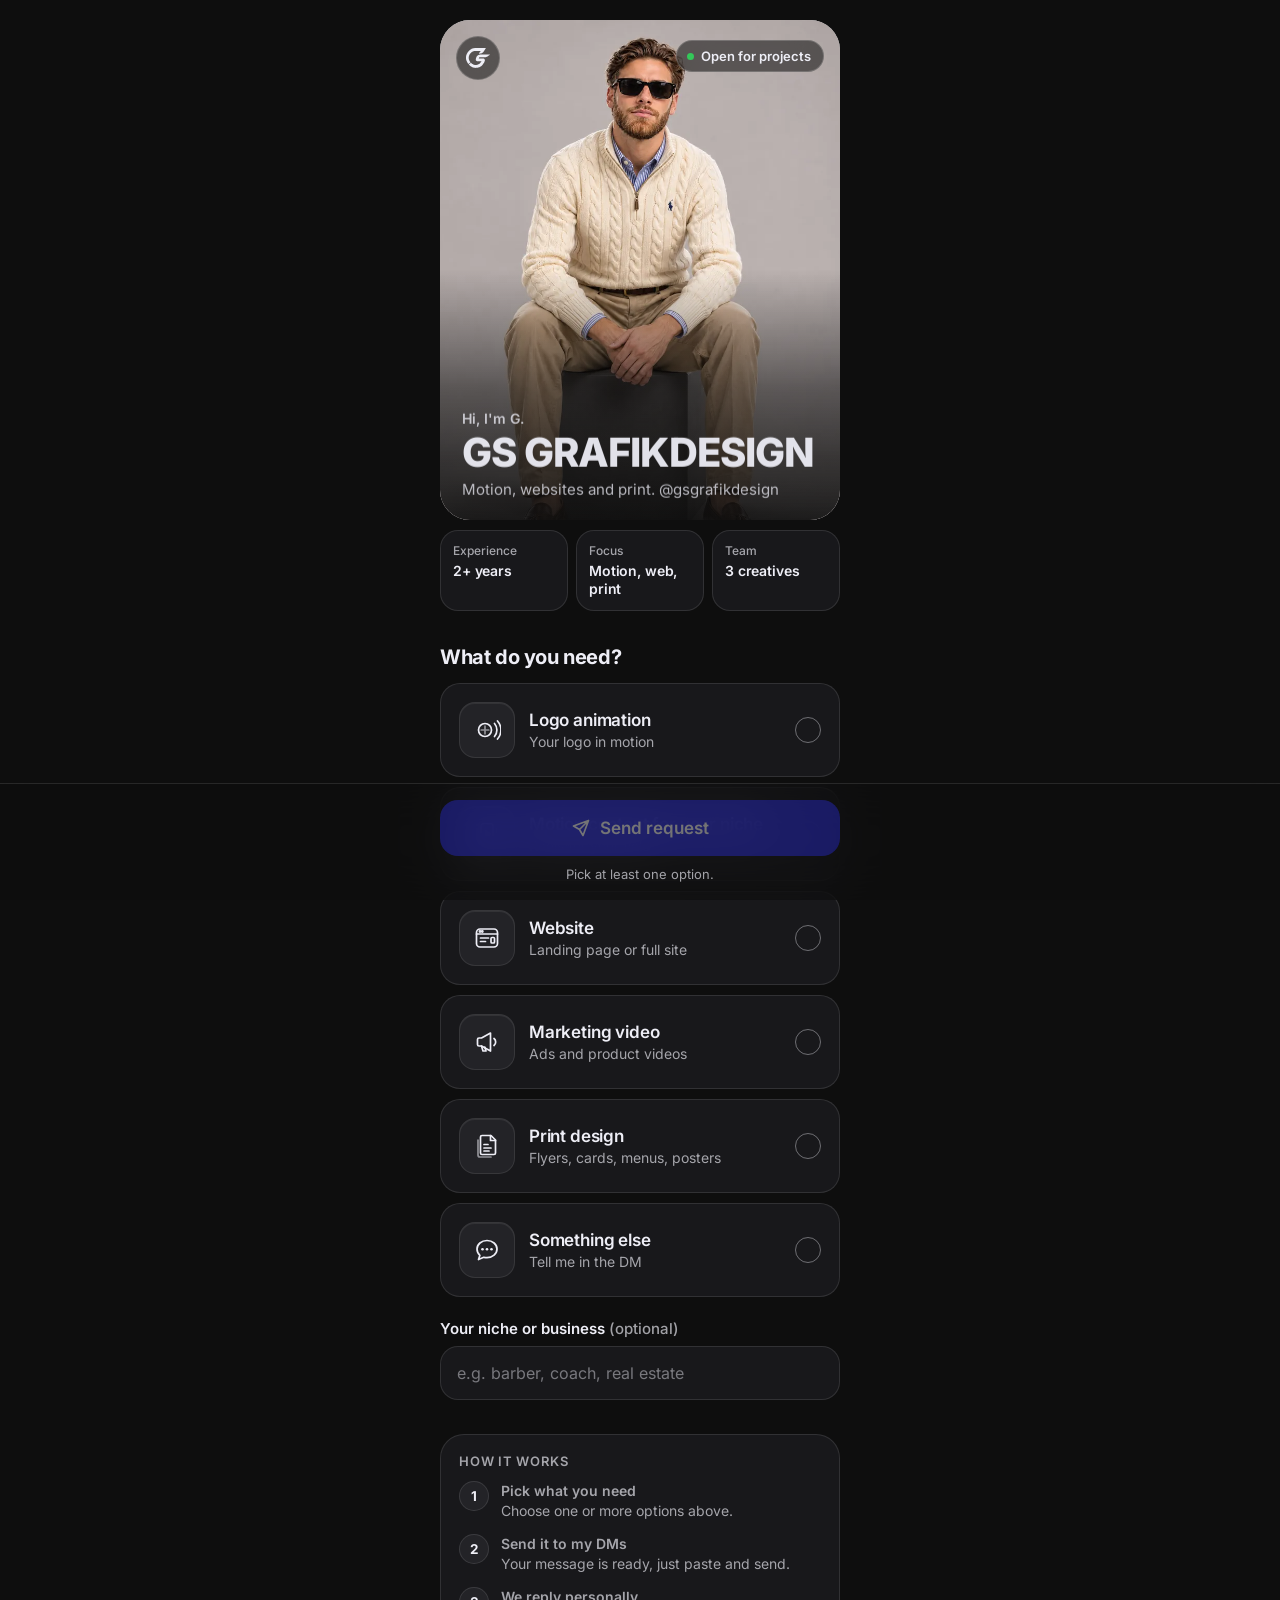
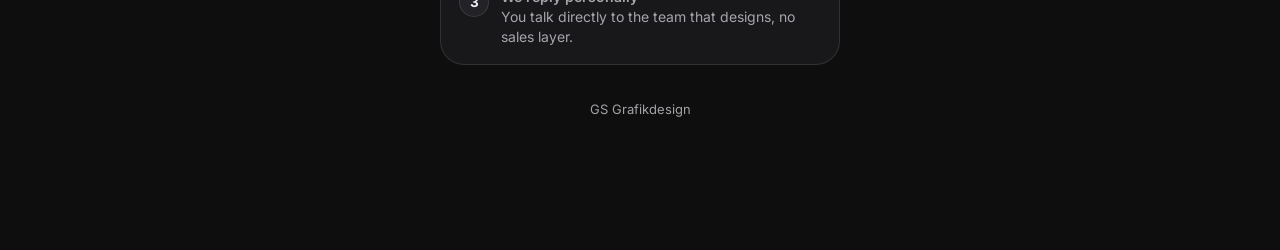
==== docs/index.html @ c347f6f4 "Link in bio: open Instagram chat in same tab so the app can take over Co-Authored-By: Claude Sonnet " ====
<!doctype html>
<html lang="en">
<head>
<meta charset="utf-8">
<meta name="viewport" content="width=device-width, initial-scale=1, viewport-fit=cover">
<meta name="theme-color" content="#0E0E0E">
<meta name="color-scheme" content="dark">
<title>GS Grafikdesign</title>
<meta name="description" content="Pick what you need and send it to GS Grafikdesign as an Instagram DM.">
<meta property="og:type" content="website">
<meta property="og:title" content="GS Grafikdesign">
<meta property="og:description" content="Pick what you need. Your request lands in my DMs.">
<style>
@font-face{font-family:"InterGS";src:url([data-uri]) format("woff2");font-weight:100 900;font-display:swap}
:root{--ink:#0E0E0E;--paper:#EEEEF6;--signal:#2B2FE0;--sub:rgba(238,238,246,.66);--hair:rgba(255,255,255,.11);--card:#18181B;
  --font:-apple-system,BlinkMacSystemFont,"SF Pro Text","SF Pro Display","InterGS","Helvetica Neue",Arial,sans-serif;--ease:cubic-bezier(.16,1,.3,1);
  --sb:env(safe-area-inset-bottom,0px);--st:env(safe-area-inset-top,0px)}
*,*::before,*::after{box-sizing:border-box}
html,body{margin:0;min-height:100%;background:var(--ink);color:var(--paper)}
body{font-family:var(--font);-webkit-font-smoothing:antialiased;-webkit-tap-highlight-color:transparent}
button{font:inherit;color:inherit;background:none;border:0;padding:0;cursor:pointer}
a{color:inherit;text-decoration:none}
:focus-visible{outline:2px solid var(--paper);outline-offset:3px;border-radius:14px}
.wrap{max-width:440px;margin:0 auto;min-height:100dvh;display:flex;flex-direction:column;padding:calc(var(--st) + 56px) 20px calc(var(--sb) + 120px)}
.top{text-align:center}
.av{width:88px;height:88px;margin:0 auto;border-radius:50%;background:var(--card);border:1px solid var(--hair);display:grid;place-items:center}
.av svg{width:50%;height:auto;color:var(--paper)}
h1{margin:18px 0 0;font-size:26px;font-weight:800;letter-spacing:-.025em;text-transform:uppercase;line-height:1.05}
.handle{margin-top:6px;color:var(--sub);font-size:15px}
h2{margin:44px 0 14px;font-size:20px;font-weight:700;letter-spacing:-.02em}
.list{display:flex;flex-direction:column;gap:10px}
.opt{display:grid;grid-template-columns:1fr 26px;align-items:center;gap:14px;width:100%;text-align:left;padding:18px 18px;border-radius:20px;background:var(--card);border:1px solid var(--hair);transition:transform .15s var(--ease),background-color .3s var(--ease),border-color .3s var(--ease)}
.opt:active{transform:scale(.98)}
.opt b{display:block;font-size:17px;font-weight:600;letter-spacing:-.01em}
.opt small{display:block;margin-top:3px;font-size:14px;color:var(--sub)}
.tick{width:26px;height:26px;border-radius:50%;border:1.6px solid rgba(238,238,246,.4);display:grid;place-items:center;transition:background-color .3s var(--ease),border-color .3s var(--ease)}
.tick svg{width:14px;height:14px;opacity:0;transition:opacity .15s}
.opt[aria-pressed=true]{background:#202024;border-color:rgba(238,238,246,.5)}
.opt[aria-pressed=true] .tick{background:var(--paper);border-color:var(--paper);color:var(--ink)}
.opt[aria-pressed=true] .tick svg{opacity:1}
.foot{margin-top:auto;padding-top:36px;text-align:center;font-size:13px;color:var(--sub)}
.bar{position:fixed;left:0;right:0;bottom:0;z-index:10;padding:16px 20px calc(var(--sb) + 16px);background:rgba(14,14,14,.6);-webkit-backdrop-filter:blur(24px) saturate(170%);backdrop-filter:blur(24px) saturate(170%);border-top:1px solid var(--hair)}
.bar .in{max-width:400px;margin:0 auto}
.btn{width:100%;height:56px;border-radius:18px;display:flex;align-items:center;justify-content:center;gap:9px;font-size:17px;font-weight:600;background:var(--signal);color:#fff;transition:transform .15s var(--ease),opacity .3s var(--ease)}
.btn:active{transform:scale(.98)}
.btn svg{width:20px;height:20px}
.btn[aria-disabled=true]{opacity:.4}
.hint{margin:10px 0 0;text-align:center;font-size:13px;color:var(--sub);min-height:18px}
/* sheet */
.scrim{position:fixed;inset:0;z-index:20;background:rgba(0,0,0,.55);opacity:0;pointer-events:none;transition:opacity .4s var(--ease)}
.scrim.on{opacity:1;pointer-events:auto}
.sheet{position:fixed;left:0;right:0;bottom:0;z-index:30;max-width:480px;margin:0 auto;padding:10px 20px calc(var(--sb) + 22px);border-radius:28px 28px 0 0;background:rgba(30,30,33,.9);-webkit-backdrop-filter:blur(30px) saturate(170%);backdrop-filter:blur(30px) saturate(170%);border:1px solid rgba(255,255,255,.12);border-bottom:0;transform:translateY(105%);visibility:hidden;transition:transform .5s var(--ease),visibility 0s .5s;text-align:center}
.sheet.on{transform:translateY(var(--drag,0px));visibility:visible;transition:transform .5s var(--ease)}
.sheet.dragging{transition:none}
.grab{padding:4px 0 10px;touch-action:none;cursor:grab}.grab i{display:block;width:38px;height:5px;border-radius:3px;background:rgba(238,238,246,.32);margin:0 auto}
.ok{width:64px;height:64px;margin:6px auto 0;border-radius:50%;background:rgba(255,255,255,.08);border:1px solid var(--hair);display:grid;place-items:center}
.ok svg{width:30px;height:30px}
.sheet h3{margin:16px 0 6px;font-size:24px;font-weight:800;letter-spacing:-.025em;text-transform:uppercase}
.sheet p{margin:0 auto;max-width:30ch;color:var(--sub);font-size:15.5px;line-height:1.45}
.msg{margin:18px 0 0;padding:14px 16px;border-radius:16px;background:rgba(255,255,255,.06);border:1px solid var(--hair);text-align:left;font-size:15px;line-height:1.45}
.sheet .btn{margin-top:18px}
.ghost{margin-top:10px;width:100%;height:48px;border-radius:16px;font-size:15.5px;font-weight:600;color:var(--sub)}
.sr{position:absolute;width:1px;height:1px;overflow:hidden;clip:rect(0 0 0 0)}
.hero{position:relative;margin:0 0 0;border-radius:30px;overflow:hidden;background:#cfcfd4;aspect-ratio:4/5}
.hero img{width:100%;height:100%;object-fit:cover;display:block}
.hero::after{content:"";position:absolute;inset:0;background:linear-gradient(to top,rgba(14,14,14,.92) 0%,rgba(14,14,14,.55) 26%,rgba(14,14,14,0) 50%)}
.hero .cap{position:absolute;left:22px;right:22px;bottom:20px;z-index:1}
.hero .k{font-size:14px;font-weight:600;color:rgba(238,238,246,.82)}
.hero h1{margin:6px 0 0;font-size:clamp(30px,9vw,40px);line-height:.98}
.hero .handle{margin-top:8px;color:rgba(238,238,246,.8)}
.badge{position:absolute;top:16px;left:16px;z-index:1;width:44px;height:44px;border-radius:50%;display:grid;place-items:center;background:rgba(14,14,14,.55);-webkit-backdrop-filter:blur(16px);backdrop-filter:blur(16px);border:1px solid rgba(255,255,255,.18)}
.badge svg{width:24px;height:auto;color:var(--paper)}
.pill{position:absolute;top:20px;right:16px;z-index:1;display:inline-flex;align-items:center;gap:7px;padding:7px 12px 7px 10px;border-radius:999px;font-size:13px;font-weight:600;background:rgba(14,14,14,.55);-webkit-backdrop-filter:blur(16px);backdrop-filter:blur(16px);border:1px solid rgba(255,255,255,.18)}
.pill i{width:7px;height:7px;border-radius:50%;background:#34C759}
.opt{grid-template-columns:56px 1fr 26px!important}
.th{width:56px;height:56px;border-radius:14px;object-fit:cover;display:block;background:#222}
.th.mk{display:grid;place-items:center;background:#202024;border:1px solid var(--hair)}.th.mk svg{width:28px;height:auto;color:var(--paper)}
.th.mk svg[viewBox="0 0 24 24"]{width:26px;height:26px}
.niche{margin-top:22px}.niche label{display:block;font-size:15px;font-weight:600;margin:0 0 8px}.niche label span{color:var(--sub);font-weight:500}
.field{width:100%;height:54px;border-radius:18px;padding:0 16px;background:var(--card);border:1px solid var(--hair);color:var(--paper);font:inherit;font-size:16px;outline:none;transition:border-color .3s var(--ease)}
.field:focus{border-color:rgba(238,238,246,.55)}
.field::placeholder{color:rgba(238,238,246,.45)}
.wrap{padding-top:calc(var(--st) + 20px)!important}
h2{margin-top:34px!important}
.duo{display:grid;grid-template-columns:1fr 1fr;gap:10px;margin-top:24px}
.duo img{width:100%;height:auto;aspect-ratio:4/5;object-fit:cover;border-radius:22px;display:block;background:#cfcfd4}
.ico{width:56px;height:56px;border-radius:16px;display:grid;place-items:center;background:#232327;border:1px solid rgba(255,255,255,.09);box-shadow:inset 0 1px 0 rgba(255,255,255,.07);color:var(--paper);transition:background-color .3s var(--ease),color .3s var(--ease)}
.ico svg{width:28px;height:28px}
.opt[aria-pressed=true] .ico{background:var(--paper);color:var(--ink)}
.card{margin-top:34px;border-radius:24px;background:var(--card);border:1px solid var(--hair);overflow:hidden}
.card h2{margin:0!important;padding:18px 18px 6px;font-size:13px;font-weight:600;letter-spacing:.06em;text-transform:uppercase;color:var(--sub)}
.kv{display:grid;grid-template-columns:auto 1fr;gap:16px;align-items:baseline;padding:14px 18px;position:relative;margin:0}
.kv+.kv::before{content:"";position:absolute;top:0;left:18px;right:0;height:1px;background:var(--hair)}
.kv dt{font-size:15px;color:var(--sub)}
.kv dd{margin:0;text-align:right;font-size:15px;font-weight:600}
.steps{list-style:none;margin:0;padding:6px 18px 18px;display:grid;gap:14px;counter-reset:s}
.steps li{display:grid;grid-template-columns:30px 1fr;gap:12px;align-items:start;font-size:15px;line-height:1.4;counter-increment:s}
.steps li::before{content:counter(s);width:30px;height:30px;border-radius:50%;display:grid;place-items:center;background:#232327;border:1px solid var(--hair);font-size:13.5px;font-weight:700}
.steps b{display:block;font-weight:600}.steps span{color:var(--sub);font-size:14px}
.card.pf{margin-top:14px}
.hero{transform:translateZ(0)}
.hero img{transform:translateY(var(--py,0px)) scale(var(--hs,1));transform-origin:50% 30%;will-change:transform}
.hero .cap{transform:translateY(var(--cy,0px));opacity:var(--co,1)}
.js [data-r]{opacity:0;transform:translateY(18px);transition:opacity .7s var(--ease) var(--d,0ms),transform .9s var(--ease) var(--d,0ms)}
.js [data-r].in{opacity:1;transform:none}
.js .opt[data-r].in:active{transform:scale(.98);transition-duration:.15s;transition-delay:0s}
.js .hero{animation:heroIn 1.1s var(--ease) both}
.js .hero .cap>*{animation:capIn .9s var(--ease) both}
.js .hero .cap>*:nth-child(2){animation-delay:.08s}.js .hero .cap>*:nth-child(3){animation-delay:.16s}
.js .badge,.js .pill{animation:capIn .8s .25s var(--ease) both}
@keyframes heroIn{from{opacity:0;transform:translateY(14px)}to{opacity:1;transform:none}}
@keyframes capIn{from{opacity:0;transform:translateY(12px)}to{opacity:1;transform:none}}
.pill i{animation:breathe 2.4s ease-in-out infinite}
@keyframes breathe{50%{opacity:.35}}
.opt[aria-pressed=true] .ico svg{animation:pop .4s var(--ease)}
@keyframes pop{0%{transform:scale(.86)}100%{transform:scale(1)}}
.btn svg{transition:transform .4s var(--ease)}
.btn[aria-disabled=false] svg{transform:translateX(2px) rotate(-8deg)}
.bar{transform:translateY(var(--by,0px));transition:transform .5s var(--ease)}
.facts{display:grid;grid-template-columns:repeat(3,1fr);gap:8px;margin-top:10px}
.fact{padding:12px 12px 13px;border-radius:18px;background:var(--card);border:1px solid var(--hair);display:flex;flex-direction:column;gap:4px;min-width:0}
.fact span{font-size:12px;color:var(--sub);font-weight:500}
.fact b{font-size:14px;font-weight:600;line-height:1.25;letter-spacing:-.01em}
@media (prefers-reduced-motion:reduce){.js [data-r]{opacity:1!important;transform:none!important}.hero img,.hero .cap{transform:none!important;opacity:1!important}*,*::before,*::after{transition-duration:.01ms!important;animation-duration:.01ms!important}}
</style>
</head>
<body>
<svg width="0" height="0" style="position:absolute" aria-hidden="true">
  <symbol id="gs" viewBox="496 558 1299 1072"><path fill="currentColor" d="M626.1 1414.9C627.3 1414.3 628.9 1413.2 629.8 1412.5C630.7 1411.7 633.5 1409.5 635.8 1407.6C638.2 1405.6 640.5 1404.0 641.0 1404.0C641.4 1404.0 644.5 1401.9 647.8 1399.2C651.2 1396.6 655.4 1393.5 657.2 1392.2C659.0 1390.9 663.0 1388.1 666.0 1386.0C669.0 1383.8 673.0 1381.0 674.8 1379.8C676.7 1378.5 679.0 1376.6 680.1 1375.5C681.2 1374.4 683.4 1372.8 684.9 1372.0C689.8 1369.4 696.0 1365.0 696.0 1364.2C696.0 1363.7 697.5 1362.6 699.2 1361.7C701.0 1360.7 704.3 1358.6 706.5 1356.9C710.3 1354.1 712.7 1352.3 721.0 1346.5C728.4 1341.2 729.4 1340.4 731.9 1338.4C733.3 1337.2 735.5 1335.8 736.8 1335.1C740.0 1333.4 739.8 1328.1 736.2 1324.0C727.1 1313.2 718.8 1302.4 717.0 1299.0C716.3 1297.6 715.4 1296.3 715.0 1296.0C714.3 1295.5 710.1 1289.4 706.5 1283.5C705.4 1281.8 703.6 1279.0 702.6 1277.4C701.5 1275.8 699.6 1272.9 698.3 1270.9C697.1 1269.0 696.0 1267.0 696.0 1266.6C696.0 1266.2 694.9 1264.4 693.6 1262.7C692.3 1260.9 690.5 1257.9 689.6 1256.0C688.8 1254.1 687.6 1251.8 687.1 1251.0C684.3 1246.5 671.8 1219.4 669.5 1213.0C668.1 1208.9 666.5 1205.1 666.1 1204.5C665.6 1204.0 664.5 1201.0 663.5 1198.0C662.5 1195.0 661.1 1191.6 660.4 1190.5C659.7 1189.4 658.8 1186.0 658.4 1183.0C658.0 1180.0 656.6 1175.2 655.3 1172.5C654.1 1169.8 653.0 1166.1 653.0 1164.5C653.0 1162.8 652.1 1158.3 651.0 1154.5C645.5 1135.7 642.0 1071.1 645.4 1051.5C646.2 1047.1 647.1 1038.3 647.5 1032.0C647.9 1025.1 649.0 1018.5 650.0 1015.5C651.0 1012.8 652.2 1008.0 652.5 1005.0C652.9 1002.0 654.2 996.6 655.5 993.0C656.7 989.4 658.0 984.7 658.4 982.5C658.8 980.3 659.8 977.5 660.6 976.3C661.3 975.1 662.4 972.0 663.0 969.3C664.1 964.6 664.7 962.9 670.9 949.8C672.6 946.1 674.0 942.3 674.0 941.3C674.0 940.3 675.4 937.5 677.0 935.0C678.6 932.5 680.0 929.8 680.0 928.9C680.0 928.1 681.1 925.9 682.5 924.0C683.9 922.1 685.0 920.2 685.0 919.8C685.0 919.3 687.5 914.8 690.5 909.7C693.5 904.7 696.0 900.0 696.0 899.4C696.0 898.8 697.1 897.3 698.5 896.0C699.9 894.7 701.0 893.1 701.0 892.5C701.0 891.8 702.4 889.6 704.0 887.5C705.6 885.4 707.0 883.2 707.0 882.6C707.0 882.1 707.9 880.7 709.1 879.5C710.2 878.4 712.6 875.0 714.5 872.0C716.4 869.0 718.6 865.6 719.4 864.5C723.4 859.3 731.3 848.3 732.3 846.5C732.8 845.4 734.5 843.3 735.9 841.9C737.3 840.5 740.1 837.1 742.0 834.4C743.9 831.7 747.7 826.8 750.4 823.5C757.0 815.3 790.6 782.0 795.5 778.7C797.7 777.2 801.5 774.4 804.0 772.5C806.5 770.6 809.9 768.3 811.5 767.4C813.1 766.5 815.4 765.0 816.5 764.0C818.8 761.9 830.8 755.4 842.5 749.8C846.9 747.7 852.6 744.8 855.3 743.5C857.9 742.1 860.8 741.0 861.7 741.0C862.7 741.0 865.7 739.9 868.5 738.6C874.4 735.8 892.0 730.0 894.7 730.0C895.7 730.0 900.3 728.6 905.0 727.0C909.7 725.4 915.1 724.0 917.0 724.0C918.9 724.0 923.2 723.1 926.6 722.1C929.9 721.0 936.0 719.9 940.1 719.5C944.2 719.2 953.6 717.8 961.0 716.5C976.1 713.8 1008.2 711.3 1047.5 709.9C1061.8 709.4 1123.2 709.1 1184.0 709.2C1307.7 709.5 1298.0 708.8 1291.8 716.9C1290.0 719.2 1287.5 722.6 1286.3 724.3C1285.1 726.1 1283.3 728.4 1282.3 729.5C1281.3 730.6 1278.5 734.2 1276.0 737.5C1273.6 740.8 1271.1 744.0 1270.5 744.7C1270.0 745.3 1267.0 749.1 1264.0 753.0C1261.0 756.9 1255.9 763.3 1252.8 767.2C1249.6 771.1 1247.0 774.7 1247.0 775.2C1247.0 775.7 1245.4 777.6 1243.5 779.6C1241.5 781.5 1239.0 784.6 1237.7 786.4C1233.4 793.0 1223.8 805.0 1223.0 805.0C1222.5 805.0 1221.8 805.9 1221.5 807.0C1221.2 808.1 1218.4 812.0 1215.4 815.6C1212.4 819.3 1210.0 822.5 1210.0 822.9C1210.0 823.2 1207.7 825.8 1205.0 828.7C1202.2 831.6 1200.0 834.3 1200.0 834.7C1200.0 835.6 1189.4 849.3 1186.1 852.6C1184.9 853.8 1184.0 855.4 1184.0 856.2C1184.0 859.8 1185.8 860.0 1214.0 860.0C1244.7 860.0 1269.9 858.6 1280.5 856.3C1284.3 855.5 1289.8 854.3 1292.5 853.8C1295.2 853.3 1300.7 851.9 1304.5 850.9C1308.3 849.8 1313.3 848.4 1315.5 847.9C1317.7 847.3 1322.0 845.8 1325.0 844.6C1328.0 843.3 1334.3 840.8 1339.0 839.0C1343.7 837.2 1348.4 834.9 1349.5 834.0C1350.6 833.1 1353.4 831.7 1355.8 831.0C1358.1 830.3 1360.0 829.4 1360.0 829.0C1360.0 828.6 1362.0 827.5 1364.4 826.6C1366.8 825.7 1369.6 824.0 1370.5 823.0C1371.5 821.9 1372.7 821.0 1373.2 821.0C1373.7 821.0 1377.1 818.9 1380.8 816.3C1393.8 807.3 1400.5 802.5 1402.1 801.0C1403.0 800.2 1405.2 798.4 1407.0 797.0C1410.9 794.1 1433.3 771.6 1437.0 766.9C1438.4 765.1 1440.6 762.3 1442.0 760.6C1447.3 754.0 1450.7 749.4 1451.9 747.2C1452.6 745.9 1453.8 744.1 1454.7 743.2C1456.5 741.1 1465.1 727.6 1467.4 723.2C1468.3 721.4 1469.4 720.0 1469.9 720.0C1470.4 720.0 1471.3 718.6 1471.9 716.9C1472.5 715.2 1474.1 712.5 1475.5 710.8C1476.9 709.2 1478.0 707.3 1478.0 706.6C1478.0 705.9 1479.1 704.3 1480.5 703.0C1481.9 701.7 1483.0 700.3 1483.0 699.8C1483.0 699.4 1484.3 697.1 1486.0 694.8C1487.7 692.6 1489.0 690.1 1489.0 689.5C1489.0 688.8 1489.7 687.7 1490.6 686.9C1491.4 686.2 1493.0 684.0 1494.1 682.1C1496.2 678.2 1497.9 675.6 1508.2 660.2C1512.0 654.6 1515.0 649.7 1515.0 649.2C1515.0 648.7 1516.0 647.0 1517.2 645.4C1519.4 642.7 1521.7 639.2 1526.0 632.0C1527.1 630.1 1529.6 626.5 1531.5 624.0C1533.4 621.5 1535.6 618.0 1536.5 616.2C1537.3 614.3 1539.1 611.5 1540.5 609.8C1541.9 608.2 1543.0 606.4 1543.0 605.8C1543.0 605.3 1543.9 603.6 1545.1 602.2C1546.2 600.7 1549.0 596.6 1551.3 593.1C1553.6 589.6 1556.7 584.9 1558.2 582.6C1559.7 580.4 1562.1 576.5 1563.5 574.0C1564.9 571.5 1567.3 567.5 1568.7 565.1C1571.2 560.9 1571.2 560.7 1569.5 559.4C1567.9 558.2 1521.2 558.0 1287.1 558.0C1008.3 558.0 966.8 558.5 944.7 561.5C938.5 562.3 927.6 563.4 920.5 563.9C913.4 564.4 903.7 565.8 899.0 566.9C894.3 568.1 889.4 569.0 888.1 569.0C885.8 569.0 874.8 571.8 854.5 577.6C849.5 579.0 843.4 581.3 840.9 582.6C838.3 583.9 835.4 585.0 834.3 585.0C833.3 585.0 830.5 586.1 828.0 587.4C825.5 588.7 821.8 590.3 819.8 590.9C817.8 591.6 815.6 592.7 815.0 593.5C814.4 594.2 812.4 595.2 810.7 595.6C809.0 595.9 806.0 597.2 804.0 598.4C798.3 601.9 794.8 603.8 790.0 606.1C787.5 607.3 784.4 609.1 783.0 610.0C781.6 610.9 778.5 613.0 776.0 614.5C773.5 616.1 769.6 618.6 767.3 620.2C765.0 621.7 762.7 623.0 762.2 623.0C761.6 623.0 759.9 624.0 758.3 625.2C756.8 626.5 754.6 628.1 753.5 628.8C747.2 632.7 745.4 634.0 744.1 635.2C743.3 635.9 739.4 638.6 735.6 641.2C731.7 643.9 726.5 647.6 724.0 649.4C721.5 651.3 717.0 654.6 714.0 656.7C711.0 658.8 707.0 662.0 705.2 663.7C703.5 665.5 699.6 668.7 696.7 670.8C693.9 673.0 690.4 675.8 689.0 677.2C687.6 678.5 682.9 682.8 678.5 686.6C663.0 699.9 639.5 724.7 624.1 744.0C621.6 747.0 618.9 750.4 617.9 751.5C613.3 756.6 612.2 757.9 608.2 763.1C605.9 766.2 604.0 769.0 604.0 769.5C604.0 769.9 602.8 771.7 601.2 773.5C597.4 778.2 595.1 781.4 590.5 788.6C588.3 792.0 583.5 799.3 579.8 804.8C576.0 810.2 573.0 815.2 573.0 815.8C573.0 816.4 571.9 818.1 570.6 819.7C569.3 821.2 567.5 824.1 566.6 826.0C565.6 827.9 563.6 831.8 562.0 834.5C556.0 844.8 553.5 849.4 550.1 857.0C549.5 858.4 547.0 863.1 544.5 867.5C542.1 871.9 540.1 876.0 540.1 876.7C540.0 877.4 538.9 879.6 537.5 881.6C536.1 883.6 535.0 885.9 535.0 886.6C535.0 887.3 533.9 889.6 532.5 891.6C531.1 893.6 530.0 896.3 530.0 897.5C530.0 898.7 528.9 901.8 527.6 904.3C526.2 906.8 524.8 910.5 524.4 912.5C524.1 914.4 523.0 917.0 522.0 918.3C521.1 919.5 519.8 922.9 519.1 925.8C518.5 928.7 517.2 932.7 516.1 934.8C515.1 936.8 514.0 940.3 513.7 942.6C513.3 944.8 512.2 948.7 511.1 951.1C510.1 953.5 508.9 957.5 508.5 960.0C508.2 962.5 507.0 967.2 506.0 970.5C505.0 973.8 503.6 980.5 503.0 985.5C502.3 990.5 501.0 998.1 499.9 1002.5C497.3 1013.7 495.5 1050.9 495.6 1088.0C495.8 1127.4 497.2 1148.6 500.3 1161.0C501.7 1166.2 503.0 1172.8 503.4 1175.5C503.7 1178.3 504.8 1182.8 505.9 1185.6C506.9 1188.4 508.0 1192.5 508.4 1194.6C508.8 1196.7 509.9 1200.5 510.9 1203.0C513.3 1208.6 517.6 1221.8 519.4 1228.6C520.1 1231.4 521.4 1234.8 522.3 1236.1C523.2 1237.4 524.0 1239.1 524.0 1240.0C524.0 1240.9 524.9 1243.3 526.0 1245.5C527.1 1247.6 528.5 1250.9 529.1 1252.9C529.7 1254.9 531.3 1258.3 532.6 1260.6C533.9 1262.8 535.0 1265.2 535.0 1265.9C535.0 1266.6 536.3 1269.9 537.9 1273.3C539.4 1276.7 541.2 1280.6 541.8 1282.0C542.5 1283.4 543.4 1285.2 544.0 1286.0C544.5 1286.8 545.6 1289.1 546.5 1291.0C547.3 1292.9 548.7 1295.6 549.5 1297.0C550.3 1298.4 551.7 1301.1 552.6 1303.0C554.4 1306.7 557.2 1312.1 562.2 1321.0C563.9 1324.0 566.3 1328.5 567.6 1331.0C569.0 1333.5 571.2 1337.3 572.5 1339.5C573.8 1341.7 576.1 1345.8 577.5 1348.5C580.9 1355.1 584.2 1360.4 586.3 1362.8C587.2 1363.8 588.0 1365.1 588.0 1365.7C588.0 1366.6 593.6 1375.5 603.6 1390.3C605.7 1393.6 608.6 1397.9 610.0 1400.0C615.6 1408.4 616.5 1409.6 619.4 1412.8C622.7 1416.3 623.2 1416.5 626.1 1414.9Z"/><path fill="currentColor" d="M1054.5 1627.9C1060.0 1627.4 1069.5 1626.3 1075.5 1625.5C1081.5 1624.7 1089.0 1624.1 1092.0 1624.0C1095.0 1624.0 1101.1 1623.1 1105.5 1622.1C1109.9 1621.0 1117.6 1619.7 1122.6 1619.1C1127.7 1618.5 1133.7 1617.3 1136.1 1616.5C1138.4 1615.6 1143.5 1614.5 1147.4 1613.9C1151.3 1613.3 1156.6 1612.0 1159.1 1611.0C1161.6 1610.0 1165.8 1608.9 1168.6 1608.5C1171.3 1608.1 1175.1 1606.9 1177.2 1605.9C1179.2 1604.9 1182.8 1603.8 1185.2 1603.4C1187.5 1603.0 1192.3 1601.4 1195.7 1599.9C1199.1 1598.3 1202.6 1597.0 1203.5 1597.0C1204.4 1597.0 1206.7 1596.2 1208.8 1595.1C1210.8 1594.1 1214.1 1592.9 1216.0 1592.5C1217.9 1592.1 1221.5 1590.7 1224.0 1589.5C1233.9 1584.3 1238.6 1582.2 1241.7 1581.6C1243.5 1581.2 1245.9 1580.1 1247.2 1579.1C1248.5 1578.1 1251.0 1576.8 1252.8 1576.2C1254.6 1575.6 1257.4 1574.2 1258.9 1573.0C1260.5 1571.9 1262.2 1571.0 1262.8 1571.0C1263.3 1571.0 1264.8 1570.2 1266.1 1569.1C1267.4 1568.1 1272.1 1565.4 1276.5 1563.1C1280.9 1560.7 1285.1 1558.3 1285.9 1557.7C1286.6 1557.0 1289.0 1555.6 1291.1 1554.5C1297.6 1551.1 1326.6 1530.7 1333.4 1524.8C1350.9 1509.5 1378.5 1481.6 1381.5 1476.0C1382.0 1475.0 1384.5 1471.9 1387.0 1469.2C1389.5 1466.5 1393.3 1461.7 1395.4 1458.6C1397.6 1455.5 1399.7 1453.0 1400.1 1453.0C1400.6 1453.0 1401.6 1451.8 1402.4 1450.2C1403.8 1447.5 1412.1 1436.5 1415.7 1432.4C1416.7 1431.3 1419.5 1427.2 1421.8 1423.3C1424.2 1419.4 1426.8 1415.9 1427.6 1415.6C1428.4 1415.3 1429.0 1414.5 1429.0 1413.7C1429.0 1413.0 1431.1 1409.7 1433.6 1406.4C1436.1 1403.2 1439.1 1398.8 1440.1 1396.8C1442.2 1392.6 1446.3 1386.2 1448.3 1384.0C1449.9 1382.1 1457.0 1370.4 1457.0 1369.6C1457.0 1369.3 1458.9 1366.2 1461.2 1362.8C1465.5 1356.6 1468.1 1352.1 1471.8 1344.5C1472.9 1342.3 1474.5 1339.9 1475.4 1339.1C1476.3 1338.4 1477.0 1337.3 1477.0 1336.7C1477.0 1335.3 1484.9 1319.0 1486.5 1317.0C1487.2 1316.2 1488.1 1314.2 1488.4 1312.5C1488.8 1310.8 1489.9 1308.6 1490.9 1307.5C1491.9 1306.4 1493.5 1303.4 1494.4 1300.8C1495.4 1298.1 1496.5 1296.0 1497.0 1296.0C1497.4 1296.0 1498.3 1293.8 1499.0 1291.1C1499.6 1288.5 1501.2 1284.1 1502.6 1281.5C1503.9 1278.8 1505.0 1276.0 1505.0 1275.2C1505.0 1274.4 1505.9 1272.3 1507.0 1270.5C1508.1 1268.8 1509.6 1264.0 1510.4 1259.9C1511.2 1255.8 1512.5 1250.9 1513.3 1249.0C1514.1 1247.1 1515.1 1242.3 1515.5 1238.5C1515.9 1234.7 1517.1 1229.1 1518.1 1226.1C1521.3 1216.8 1520.6 1206.0 1515.7 1187.0C1513.2 1177.5 1506.1 1164.1 1500.8 1158.8C1499.8 1157.8 1499.0 1156.6 1499.0 1156.1C1499.0 1153.9 1481.1 1139.1 1474.5 1135.9C1472.8 1135.0 1470.6 1133.9 1469.5 1133.2C1463.3 1129.8 1455.5 1127.0 1448.0 1125.7C1443.3 1124.8 1437.7 1123.7 1435.5 1123.1C1432.9 1122.4 1392.4 1122.0 1316.5 1122.0C1250.6 1122.0 1199.8 1121.6 1197.5 1121.0C1195.4 1120.5 1192.8 1119.1 1191.8 1117.8C1189.9 1115.3 1189.4 1110.5 1191.0 1109.5C1191.5 1109.2 1192.7 1106.3 1193.6 1103.2C1194.5 1100.1 1196.0 1096.4 1196.9 1095.1C1198.7 1092.3 1202.5 1083.6 1204.8 1077.0C1205.6 1074.5 1207.2 1071.4 1208.2 1070.1C1209.2 1068.8 1210.0 1067.1 1210.0 1066.4C1210.0 1065.6 1211.6 1063.2 1213.6 1061.0C1220.4 1053.5 1209.9 1054.0 1374.4 1054.0C1462.3 1054.0 1525.5 1053.6 1531.5 1053.0C1537.0 1052.4 1546.5 1051.5 1552.5 1051.0C1558.5 1050.4 1566.4 1049.1 1570.0 1048.0C1573.6 1047.0 1579.2 1045.5 1582.5 1044.6C1594.9 1041.5 1602.6 1039.2 1605.5 1037.7C1608.8 1036.0 1616.7 1032.8 1625.0 1029.8C1628.0 1028.7 1631.2 1027.2 1632.0 1026.4C1632.8 1025.7 1634.6 1024.6 1636.0 1024.0C1637.4 1023.4 1641.0 1021.4 1644.0 1019.5C1647.0 1017.6 1651.1 1015.2 1653.0 1014.2C1654.9 1013.1 1657.4 1011.3 1658.4 1010.1C1659.5 1008.9 1660.7 1008.0 1661.1 1008.0C1661.9 1008.0 1668.5 1003.3 1672.1 1000.1C1673.9 998.6 1685.4 990.5 1694.3 984.4C1698.1 981.9 1704.2 977.5 1707.8 974.7C1711.5 972.0 1716.8 968.2 1719.5 966.3C1722.2 964.5 1726.5 961.4 1729.0 959.5C1731.5 957.6 1734.5 955.6 1735.7 955.1C1736.8 954.5 1738.1 953.6 1738.5 953.0C1738.9 952.4 1740.8 950.8 1742.8 949.5C1744.9 948.2 1748.3 945.7 1750.5 944.1C1752.7 942.4 1756.1 940.1 1758.0 939.0C1762.3 936.4 1768.3 932.2 1769.0 931.1C1769.3 930.7 1772.7 928.2 1776.5 925.7C1792.8 914.7 1794.7 912.2 1787.6 910.8C1782.8 909.8 1255.2 910.4 1242.1 911.5C1236.9 911.9 1229.1 913.3 1224.7 914.6C1220.3 915.9 1215.4 917.0 1213.9 917.0C1210.3 917.0 1186.7 924.4 1183.8 926.4C1182.6 927.3 1180.4 928.0 1178.9 928.0C1177.5 928.0 1175.1 928.9 1173.7 930.0C1172.3 931.2 1169.6 932.6 1167.8 933.2C1166.0 933.8 1163.4 935.1 1162.0 936.0C1160.6 937.0 1157.8 938.3 1155.8 938.9C1153.7 939.6 1152.0 940.6 1152.0 941.1C1152.0 941.6 1150.1 943.0 1147.8 944.1C1141.5 947.0 1135.8 950.6 1134.9 952.3C1134.4 953.1 1132.7 954.3 1131.0 955.0C1129.4 955.7 1128.0 956.6 1128.0 957.0C1128.0 957.5 1126.7 958.6 1125.1 959.7C1119.4 963.3 1106.4 975.4 1100.8 982.2C1099.3 984.0 1095.6 988.5 1092.5 992.2C1089.5 995.8 1087.0 999.3 1087.0 999.8C1087.0 1000.3 1086.1 1001.5 1084.9 1002.6C1083.8 1003.6 1082.0 1006.3 1080.9 1008.5C1079.8 1010.7 1077.2 1015.3 1075.1 1018.7C1072.9 1022.2 1070.8 1025.9 1070.4 1027.2C1070.1 1028.4 1068.9 1030.7 1067.9 1032.4C1066.8 1034.1 1066.0 1036.3 1066.0 1037.3C1066.0 1039.1 1064.6 1042.0 1061.8 1045.9C1060.8 1047.2 1060.0 1049.0 1060.0 1049.9C1060.0 1050.8 1058.9 1053.8 1057.5 1056.5C1056.2 1059.2 1055.0 1062.2 1055.0 1063.0C1055.0 1063.8 1053.9 1066.3 1052.6 1068.6C1051.3 1070.9 1050.0 1074.4 1049.6 1076.4C1049.2 1078.4 1047.8 1082.2 1046.4 1084.7C1045.1 1087.2 1044.0 1090.5 1044.0 1091.9C1044.0 1093.3 1042.9 1096.8 1041.7 1099.5C1040.4 1102.2 1039.0 1106.3 1038.7 1108.6C1038.3 1110.8 1037.1 1114.7 1036.1 1117.1C1035.0 1119.5 1033.6 1124.7 1033.0 1128.5C1032.5 1132.4 1031.3 1137.3 1030.6 1139.5C1029.3 1143.2 1027.9 1154.6 1026.5 1174.5C1025.8 1184.1 1028.3 1208.7 1030.3 1212.7C1031.1 1214.2 1032.3 1217.5 1033.0 1220.0C1033.6 1222.5 1035.0 1225.4 1035.9 1226.5C1036.8 1227.6 1038.2 1229.8 1038.9 1231.5C1040.5 1235.3 1041.0 1235.9 1050.6 1245.4C1054.9 1249.7 1060.3 1254.1 1062.5 1255.2C1064.7 1256.2 1067.6 1257.7 1069.0 1258.4C1075.6 1262.1 1086.1 1265.1 1095.5 1266.0C1101.1 1266.5 1155.1 1267.0 1217.7 1267.0C1279.4 1267.0 1330.5 1267.3 1331.4 1267.6C1334.0 1268.6 1333.4 1275.0 1330.5 1279.0C1329.1 1280.9 1328.0 1283.0 1328.0 1283.6C1328.0 1284.3 1327.2 1285.5 1326.2 1286.2C1325.2 1286.9 1323.3 1289.4 1322.0 1291.8C1320.7 1294.1 1319.3 1296.0 1318.9 1296.0C1318.5 1296.0 1317.8 1297.0 1317.4 1298.2C1317.0 1299.5 1314.8 1302.8 1312.5 1305.5C1310.2 1308.2 1307.3 1312.2 1306.1 1314.2C1304.9 1316.3 1303.5 1318.0 1303.1 1318.0C1302.7 1318.0 1301.9 1319.0 1301.3 1320.2C1300.7 1321.5 1299.1 1323.8 1297.6 1325.5C1296.2 1327.2 1291.4 1333.0 1287.0 1338.5C1277.4 1350.6 1268.5 1360.2 1252.0 1376.5C1234.5 1393.9 1221.8 1405.0 1219.5 1405.0C1218.9 1405.0 1217.4 1406.0 1216.2 1407.2C1212.9 1410.8 1199.8 1420.0 1198.1 1420.0C1197.7 1420.0 1195.4 1421.4 1193.1 1423.0C1190.8 1424.7 1187.9 1426.5 1186.7 1427.1C1185.5 1427.6 1181.8 1429.6 1178.5 1431.5C1175.2 1433.3 1170.9 1435.6 1169.0 1436.5C1157.8 1441.8 1155.0 1443.0 1154.2 1443.0C1153.7 1443.0 1152.7 1443.6 1152.1 1444.4C1151.5 1445.1 1148.8 1446.3 1146.2 1447.0C1143.6 1447.7 1140.0 1449.1 1138.2 1450.1C1136.4 1451.2 1132.8 1452.5 1130.2 1453.1C1127.6 1453.8 1123.7 1455.1 1121.5 1456.1C1119.3 1457.1 1115.6 1458.2 1113.2 1458.5C1110.8 1458.9 1106.5 1460.0 1103.6 1461.0C1100.7 1462.1 1094.8 1463.4 1090.4 1463.9C1086.1 1464.5 1080.0 1465.7 1077.0 1466.5C1074.0 1467.3 1065.2 1468.5 1057.5 1469.0C1049.8 1469.5 1038.4 1470.5 1032.2 1471.1C1013.4 1473.0 965.0 1470.1 955.0 1466.5C952.5 1465.6 947.7 1464.4 944.2 1463.9C940.7 1463.4 936.0 1462.1 933.7 1461.1C931.4 1460.1 927.9 1458.9 926.0 1458.5C924.1 1458.1 921.4 1457.0 920.0 1456.0C918.6 1455.0 915.9 1453.9 914.1 1453.5C912.2 1453.1 907.0 1450.9 902.5 1448.6C898.1 1446.3 892.2 1443.6 889.5 1442.6C886.7 1441.5 883.3 1439.9 881.8 1438.9C880.4 1437.8 878.9 1437.0 878.4 1437.0C878.0 1437.0 876.2 1435.9 874.4 1434.5C872.6 1433.1 870.8 1432.0 870.3 1432.0C868.9 1432.0 856.3 1425.4 853.5 1423.1C852.0 1422.0 850.2 1421.0 849.4 1421.0C848.7 1421.0 846.8 1419.9 845.2 1418.5C843.5 1417.1 841.9 1416.0 841.5 1416.0C840.7 1416.0 833.7 1411.2 825.3 1404.8C821.9 1402.1 818.6 1400.0 818.1 1400.0C817.5 1400.0 815.5 1398.5 813.6 1396.8C811.7 1395.0 805.5 1389.9 799.9 1385.5C794.3 1381.1 785.1 1373.0 779.4 1367.6C773.7 1362.2 767.7 1356.9 766.0 1355.8C763.1 1354.1 762.7 1354.1 759.7 1355.6C757.9 1356.5 755.1 1358.5 753.3 1359.9C751.6 1361.3 747.2 1364.8 743.6 1367.5C735.4 1373.7 723.1 1383.4 720.8 1385.4C719.8 1386.3 717.4 1388.0 715.3 1389.4C713.2 1390.7 709.9 1393.3 708.0 1395.1C706.1 1396.9 702.6 1399.8 700.4 1401.5C689.6 1409.4 684.8 1413.1 676.0 1420.3C672.4 1423.3 668.5 1426.2 667.4 1426.8C666.2 1427.4 663.5 1429.5 661.4 1431.4C659.2 1433.3 655.9 1435.9 654.0 1437.2C651.7 1438.8 650.4 1440.5 650.2 1442.3C649.9 1444.9 650.7 1446.4 656.0 1453.0C657.2 1454.4 660.6 1458.7 663.7 1462.5C666.8 1466.3 672.0 1472.4 675.2 1476.0C678.5 1479.6 682.3 1483.8 683.8 1485.5C685.2 1487.2 689.6 1491.3 693.4 1494.8C697.3 1498.2 703.0 1503.3 706.0 1506.1C713.5 1513.0 723.6 1521.1 727.4 1523.4C730.2 1525.0 737.5 1530.6 744.1 1536.3C745.6 1537.5 749.1 1539.8 752.0 1541.5C754.9 1543.2 758.3 1545.5 759.7 1546.7C761.1 1547.9 763.2 1549.2 764.4 1549.6C765.5 1550.0 767.8 1551.3 769.3 1552.6C770.9 1553.9 772.6 1555.0 773.2 1555.0C773.8 1555.0 775.8 1556.1 777.6 1557.5C779.4 1558.9 781.2 1560.0 781.5 1560.0C781.9 1560.0 783.5 1561.0 785.2 1562.1C786.8 1563.3 790.0 1565.2 792.3 1566.4C794.6 1567.6 798.8 1569.9 801.5 1571.4C804.2 1573.0 808.5 1575.3 811.0 1576.6C813.5 1577.9 816.2 1579.4 817.0 1579.9C820.5 1582.1 841.7 1592.0 842.8 1592.0C843.5 1592.0 846.6 1593.3 849.7 1595.0C852.8 1596.7 856.1 1598.0 857.1 1598.0C859.3 1598.0 864.0 1600.1 864.0 1601.0C864.0 1601.4 866.1 1602.3 868.8 1603.0C871.4 1603.6 875.1 1605.0 877.0 1606.0C878.9 1607.0 882.3 1608.1 884.5 1608.5C886.7 1608.8 889.5 1609.8 890.7 1610.6C891.9 1611.4 896.9 1612.9 901.7 1614.0C906.5 1615.2 910.9 1616.5 911.5 1617.0C912.2 1617.5 916.2 1618.4 920.6 1619.0C924.9 1619.6 931.4 1620.9 935.0 1622.0C938.6 1623.0 945.5 1624.1 950.5 1624.5C955.5 1624.8 963.3 1625.8 968.0 1626.7C982.4 1629.4 1032.5 1630.1 1054.5 1627.9Z"/></symbol>
  <symbol id="chk" viewBox="0 0 24 24"><path d="m5 12.5 4.5 4.5L19 7.5" fill="none" stroke="currentColor" stroke-width="2.8" stroke-linecap="round" stroke-linejoin="round"/></symbol>
  <symbol id="i-film" viewBox="0 0 24 24"><g fill="none" stroke="currentColor" stroke-width="1.7" stroke-linejoin="round"><rect x="3" y="6" width="13" height="12" rx="2.5"/><path d="m16 10.5 5-3v9l-5-3z"/></g></symbol>
  <symbol id="i-print" viewBox="0 0 24 24"><g fill="none" stroke="currentColor" stroke-width="1.7" stroke-linejoin="round"><path d="M6 3.5h8.5L18 7v13.5H6z"/><path d="M14.5 3.5V7H18M9 12h6M9 15.5h6"/></g></symbol>
  <symbol id="o-logo" viewBox="0 0 28 28"><g fill="none" stroke="currentColor" stroke-width="1.7" stroke-linecap="round" stroke-linejoin="round"><circle cx="12" cy="14" r="6.5"/><path d="M12 10.2v7.6M8.2 14h7.6" opacity=".55"/><path d="M21.5 7.5a10 10 0 0 1 0 13"/><path d="M24.5 5a13.5 13.5 0 0 1 0 18"/></g></symbol>
  <symbol id="o-motion" viewBox="0 0 28 28"><g fill="none" stroke="currentColor" stroke-width="1.7" stroke-linecap="round" stroke-linejoin="round"><rect x="8" y="3.5" width="12" height="21" rx="3"/><path d="M12.5 10.8v6.4l5-3.2z" fill="currentColor"/><path d="M4.5 9v10M23.5 9v10" opacity=".55"/></g></symbol>
  <symbol id="o-web" viewBox="0 0 28 28"><g fill="none" stroke="currentColor" stroke-width="1.7" stroke-linecap="round" stroke-linejoin="round"><rect x="3.5" y="5" width="21" height="18" rx="3.5"/><path d="M3.5 10h21"/><circle cx="7" cy="7.5" r=".6" fill="currentColor"/><circle cx="9.3" cy="7.5" r=".6" fill="currentColor"/><path d="M7.5 14h8M7.5 17.5h5"/><rect x="18" y="13.5" width="3.5" height="5.5" rx="1"/></g></symbol>
  <symbol id="o-ad" viewBox="0 0 28 28"><g fill="none" stroke="currentColor" stroke-width="1.7" stroke-linecap="round" stroke-linejoin="round"><path d="M4.5 11.5v5a1.5 1.5 0 0 0 1.5 1.5h2.5l9 5V5l-9 5H6a1.5 1.5 0 0 0-1.5 1.5z"/><path d="M8.5 18l1.5 5h3l-1.2-4" /><path d="M21 10.5a4.5 4.5 0 0 1 0 7"/></g></symbol>
  <symbol id="o-print" viewBox="0 0 28 28"><g fill="none" stroke="currentColor" stroke-width="1.7" stroke-linecap="round" stroke-linejoin="round"><path d="M9 3.5h9l4.5 4.5v13a1.5 1.5 0 0 1-1.5 1.5H9a1.5 1.5 0 0 1-1.5-1.5V5A1.5 1.5 0 0 1 9 3.5z"/><path d="M17.5 3.5V8.5h5"/><path d="M5 8v15a2 2 0 0 0 2 2h11" opacity=".55"/><path d="M11 12.5h4M11 16h7M11 19h5"/></g></symbol>
  <symbol id="o-chat" viewBox="0 0 28 28"><g fill="none" stroke="currentColor" stroke-width="1.7" stroke-linecap="round" stroke-linejoin="round"><path d="M14 4.5c5.5 0 10 3.8 10 8.6s-4.5 8.6-10 8.6c-1.1 0-2.2-.2-3.2-.4L5.5 23.5l1.4-4.2C5 17.7 4 15.6 4 13.1 4 8.3 8.5 4.5 14 4.5z"/></g><g fill="currentColor"><circle cx="9.5" cy="13.2" r="1.3"/><circle cx="14" cy="13.2" r="1.3"/><circle cx="18.5" cy="13.2" r="1.3"/></g></symbol>
  <symbol id="send" viewBox="0 0 24 24"><path d="M21 3 10.2 13.8M21 3l-6.6 18-4.2-7.2L3 9.6z" fill="none" stroke="currentColor" stroke-width="2" stroke-linejoin="round" stroke-linecap="round"/></symbol>
</svg>

<main class="wrap">
  <header class="hero">
    <img src="[data-uri]" alt="G, the designer behind GS Grafikdesign, sitting on a grey cube in a studio" width="800" height="1000">
    <span class="badge" aria-hidden="true"><svg viewBox="0 0 440 367"><use href="#gs"/></svg></span>
    <span class="pill"><i aria-hidden="true"></i>Open for projects</span>
    <div class="cap"><div class="k">Hi, I'm G.</div><h1>GS Grafikdesign</h1><div class="handle">Motion, websites and print. @gsgrafikdesign</div></div>
  </header>


  <section class="facts" aria-label="Profile">
    <div class="fact" data-r><span>Experience</span><b>2+ years</b></div>
    <div class="fact" data-r><span>Focus</span><b>Motion, web, print</b></div>
    <div class="fact" data-r><span>Team</span><b>3 creatives</b></div>
  </section>

  <h2 id="q" data-r>What do you need?</h2>
  <div class="list" role="group" aria-labelledby="q">
    <button class="opt" type="button" data-r aria-pressed="false" data-v="Logo animation"><span class="ico"><svg viewBox="0 0 28 28" aria-hidden="true"><use href="#o-logo"/></svg></span><span><b>Logo animation</b><small>Your logo in motion</small></span><span class="tick"><svg><use href="#chk"/></svg></span></button>
    <button class="opt" type="button" data-r aria-pressed="false" data-v="Motion content for my niche"><span class="ico"><svg viewBox="0 0 28 28" aria-hidden="true"><use href="#o-motion"/></svg></span><span><b>Motion content for your niche</b><small>Reels for your field</small></span><span class="tick"><svg><use href="#chk"/></svg></span></button>
    <button class="opt" type="button" data-r aria-pressed="false" data-v="Website"><span class="ico"><svg viewBox="0 0 28 28" aria-hidden="true"><use href="#o-web"/></svg></span><span><b>Website</b><small>Landing page or full site</small></span><span class="tick"><svg><use href="#chk"/></svg></span></button>
    <button class="opt" type="button" data-r aria-pressed="false" data-v="Marketing video"><span class="ico"><svg viewBox="0 0 28 28" aria-hidden="true"><use href="#o-ad"/></svg></span><span><b>Marketing video</b><small>Ads and product videos</small></span><span class="tick"><svg><use href="#chk"/></svg></span></button>
    <button class="opt" type="button" data-r aria-pressed="false" data-v="Print design"><span class="ico"><svg viewBox="0 0 28 28" aria-hidden="true"><use href="#o-print"/></svg></span><span><b>Print design</b><small>Flyers, cards, menus, posters</small></span><span class="tick"><svg><use href="#chk"/></svg></span></button>
    <button class="opt" type="button" data-r aria-pressed="false" data-v="Something else"><span class="ico"><svg viewBox="0 0 28 28" aria-hidden="true"><use href="#o-chat"/></svg></span><span><b>Something else</b><small>Tell me in the DM</small></span><span class="tick"><svg><use href="#chk"/></svg></span></button>
  </div>

  <div class="niche" data-r>
    <label for="niche">Your niche or business <span>(optional)</span></label>
    <input class="field" id="niche" autocomplete="organization" placeholder="e.g. barber, coach, real estate" maxlength="80">
  </div>



  <section class="card" aria-labelledby="hw" data-r>
    <h2 id="hw">How it works</h2>
    <ol class="steps">
      <li><span><b>Pick what you need</b><span>Choose one or more options above.</span></span></li>
      <li><span><b>Send it to my DMs</b><span>Your message is ready, just paste and send.</span></span></li>
      <li><span><b>We reply personally</b><span>You talk directly to the team that designs, no sales layer.</span></span></li>
    </ol>
  </section>

  <p class="foot">GS Grafikdesign</p>
</main>

<div class="bar"><div class="in">
  <button class="btn" type="button" id="go" aria-disabled="true"><svg><use href="#send"/></svg>Send request</button>
  <p class="hint" id="hint" aria-live="polite">Pick at least one option.</p>
</div></div>

<div class="scrim" id="scrim"></div>
<div class="sheet" id="sheet" role="dialog" aria-modal="true" aria-labelledby="sT">
  <div class="grab" aria-hidden="true"><i></i></div>
  <div class="ok"><svg><use href="#chk"/></svg></div>
  <h3 id="sT">Almost done</h3>
  <p id="sP">Your message is copied. Open my DMs, paste it and send.</p>
  <div class="msg" id="msg"></div>
  <a class="btn" id="dm" href="https://ig.me/m/gsgrafikdesign" rel="noopener"><svg><use href="#send"/></svg>Open my DMs</a>
  <button class="ghost" type="button" id="back">Change selection</button>
</div>

<script>
(() => {

/* motion: reveal on scroll, hero parallax driven by scroll progress with a critically damped spring */
const RM = matchMedia("(prefers-reduced-motion: reduce)").matches;
document.documentElement.classList.add("js");
const rs = [...document.querySelectorAll("[data-r]")];
let k = 0; rs.forEach((el, i) => { const prev = rs[i - 1]; k = prev && prev.parentElement === el.parentElement ? k + 1 : 0; el.style.setProperty("--d", Math.min(k, 6) * 60 + "ms"); });
if (RM || !("IntersectionObserver" in window)) rs.forEach(el => el.classList.add("in"));
else { const io = new IntersectionObserver(es => es.forEach(e => { if (e.isIntersecting) { e.target.classList.add("in"); io.unobserve(e.target); } }), { rootMargin:"0px 0px -8% 0px", threshold:.08 }); rs.forEach(el => io.observe(el)); }
const hero = document.querySelector(".hero"), himg = hero.querySelector("img"), cap = hero.querySelector(".cap");
let tgt = 0, val = 0, vel = 0, raf = 0, tLast = 0;
const target = () => Math.min(1, Math.max(0, scrollY / (hero.offsetHeight || 1)));
function step(now) {
  const dt = Math.min(.05, (now - tLast) / 1000); tLast = now;
  const w = 16, a = w * w * (tgt - val) - 2 * w * vel; vel += a * dt; val += vel * dt;
  himg.style.setProperty("--py", (val * hero.offsetHeight * .18).toFixed(1) + "px");
  himg.style.setProperty("--hs", (1.04 - val * .04).toFixed(4));
  cap.style.setProperty("--cy", (-val * 40).toFixed(1) + "px");
  cap.style.setProperty("--co", Math.max(0, 1 - val * 1.6).toFixed(3));
  if (Math.abs(tgt - val) > .0005 || Math.abs(vel) > .0005) raf = requestAnimationFrame(step); else raf = 0;
}
if (!RM) { addEventListener("scroll", () => { tgt = target(); if (!raf) { tLast = performance.now(); raf = requestAnimationFrame(step); } }, { passive:true }); tgt = target(); tLast = performance.now(); raf = requestAnimationFrame(step); }
const $ = s => document.querySelector(s), opts = [...document.querySelectorAll(".opt")];
const go = $("#go"), hint = $("#hint"), sheet = $("#sheet"), scrim = $("#scrim");
const sel = () => opts.filter(o => o.getAttribute("aria-pressed") === "true").map(o => o.dataset.v);
const vib = () => { try { navigator.vibrate && navigator.vibrate(8); } catch (e) {} };
function update() { const n = sel().length; go.setAttribute("aria-disabled", n ? "false" : "true"); hint.textContent = n ? "Your request goes straight to my Instagram DMs." : "Pick at least one option."; }
opts.forEach(o => o.addEventListener("click", () => {
  const on = o.getAttribute("aria-pressed") !== "true";
  if (o.dataset.v === "Something else" && on) opts.forEach(x => x.setAttribute("aria-pressed", "false"));
  else if (on) opts.find(x => x.dataset.v === "Something else").setAttribute("aria-pressed", "false");
  o.setAttribute("aria-pressed", on); update(); vib();
}));
async function copy(t) {
  try { await navigator.clipboard.writeText(t); return true; } catch (e) {
    const a = document.createElement("textarea"); a.value = t; a.setAttribute("readonly", ""); a.style.cssText = "position:fixed;opacity:0"; document.body.appendChild(a); a.select();
    let r = false; try { r = document.execCommand("copy"); } catch (x) {} a.remove(); return r; }
}
let last = null;
go.addEventListener("click", async () => {
  const s = sel(); if (!s.length) { hint.textContent = "Pick at least one option."; opts[0].focus(); return; }
  const ni = $("#niche").value.trim();
  const text = `Hi G, I'm interested in: ${s.join(", ")}.` + (ni ? ` My niche: ${ni}.` : "");
  const ok = await copy(text);
  $("#msg").textContent = text;
  $("#sP").textContent = ok ? "Your message is copied. Open my DMs, paste it and send." : "Open my DMs and send this message.";
  last = document.activeElement; scrim.classList.add("on"); sheet.style.setProperty("--drag", "0px"); sheet.classList.add("on");
  document.querySelector("main").setAttribute("inert", ""); document.querySelector(".bar").setAttribute("inert", "");
  setTimeout(() => $("#dm").focus({ preventScroll:true }), 60); vib();
});
function close() { sheet.classList.remove("on", "dragging"); scrim.classList.remove("on"); document.querySelector("main").removeAttribute("inert"); document.querySelector(".bar").removeAttribute("inert"); last && last.focus({ preventScroll:true }); }
scrim.addEventListener("click", close); $("#back").addEventListener("click", close);
document.addEventListener("keydown", e => { if (e.key === "Escape" && sheet.classList.contains("on")) close(); });
const g = $(".grab"); let y0 = 0, dy = 0, t0 = 0, act = false;
g.addEventListener("pointerdown", e => { act = true; y0 = e.clientY; dy = 0; t0 = performance.now(); sheet.classList.add("dragging"); g.setPointerCapture(e.pointerId); });
g.addEventListener("pointermove", e => { if (!act) return; dy = Math.max(0, e.clientY - y0); sheet.style.setProperty("--drag", dy + "px"); });
const end = () => { if (!act) return; act = false; sheet.classList.remove("dragging"); if (dy > 100 || dy / (performance.now() - t0) > .6) close(); else sheet.style.setProperty("--drag", "0px"); };
g.addEventListener("pointerup", end); g.addEventListener("pointercancel", end);
})();
</script>
</body>
</html>
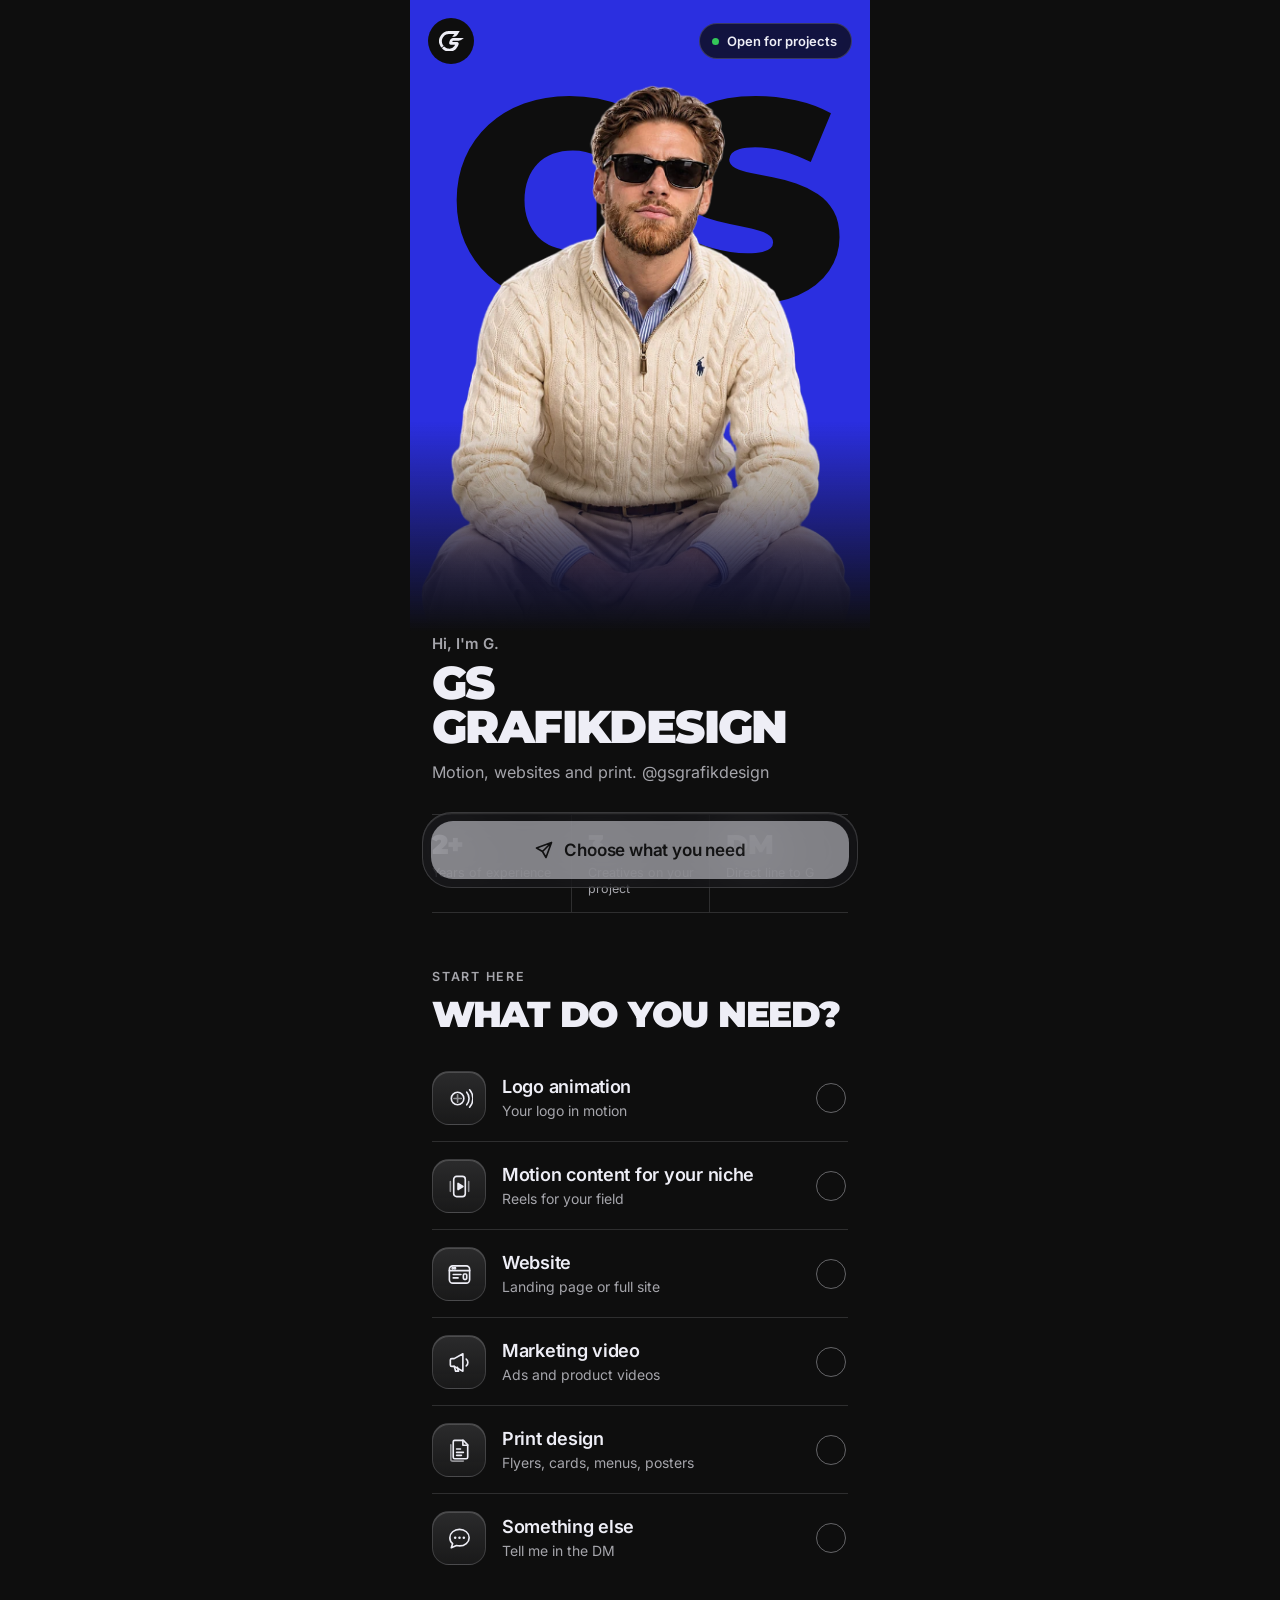
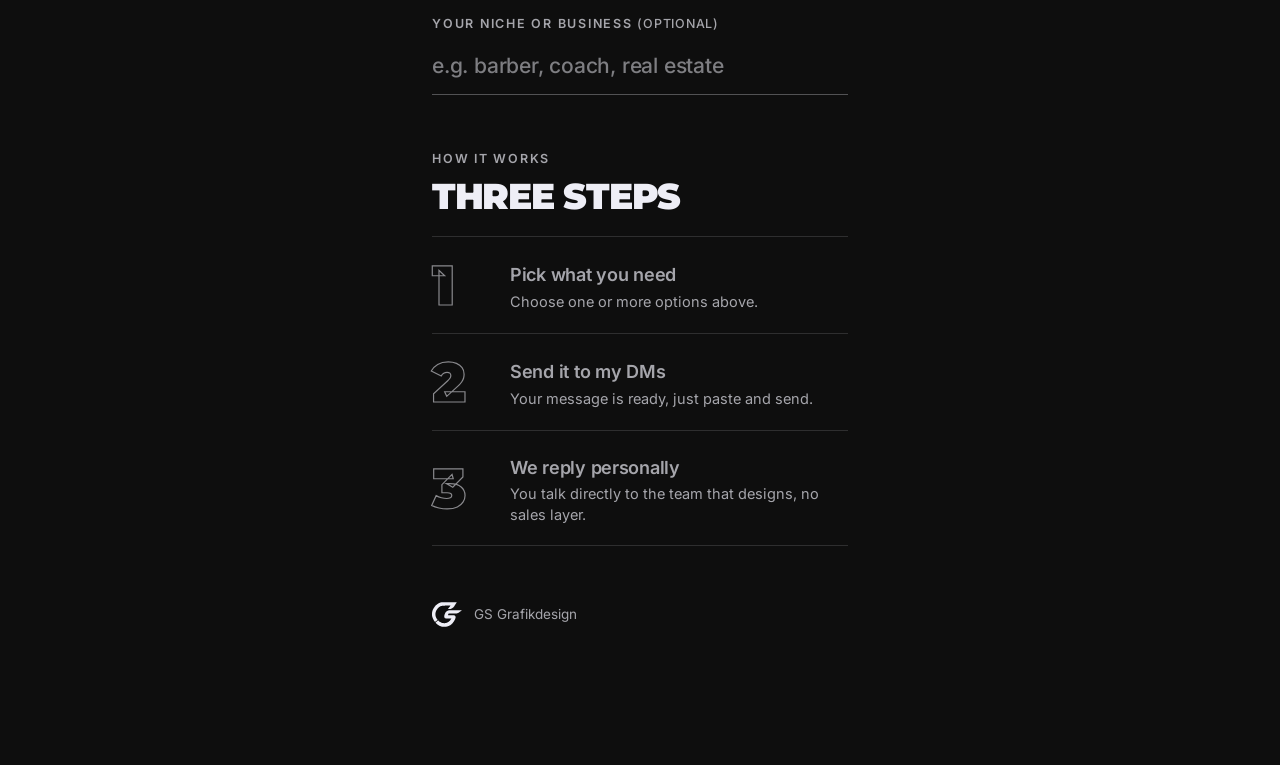
==== commit 8a3b48e4: "Link in bio v3: premium visual redesign Co-Authored-By: Claude Sonnet 5.5 <noreply@anthropic.com> Cl" ====
--- a/docs/index.html
+++ b/docs/index.html
@@ -3,7 +3,7 @@
 <head>
 <meta charset="utf-8">
 <meta name="viewport" content="width=device-width, initial-scale=1, viewport-fit=cover">
-<meta name="theme-color" content="#0E0E0E">
+<meta name="theme-color" content="#2B2FE0">
 <meta name="color-scheme" content="dark">
 <title>GS Grafikdesign</title>
 <meta name="description" content="Pick what you need and send it to GS Grafikdesign as an Instagram DM.">
@@ -12,8 +12,9 @@
 <meta property="og:description" content="Pick what you need. Your request lands in my DMs.">
 <style>
 @font-face{font-family:"InterGS";src:url([data-uri]) format("woff2");font-weight:100 900;font-display:swap}
-:root{--ink:#0E0E0E;--paper:#EEEEF6;--signal:#2B2FE0;--sub:rgba(238,238,246,.66);--hair:rgba(255,255,255,.11);--card:#18181B;
-  --font:-apple-system,BlinkMacSystemFont,"SF Pro Text","SF Pro Display","InterGS","Helvetica Neue",Arial,sans-serif;--ease:cubic-bezier(.16,1,.3,1);
+@font-face{font-family:"MontGS";src:url([data-uri]) format("woff2");font-weight:900;font-display:swap}
+:root{--ink:#0E0E0E;--paper:#EEEEF6;--slate:#505050;--mist:#D9D9D9;--signal:#2B2FE0;--sub:rgba(238,238,246,.68);--hair:rgba(238,238,246,.14);
+  --font:-apple-system,BlinkMacSystemFont,"SF Pro Text","SF Pro Display","InterGS","Helvetica Neue",Arial,sans-serif;--disp:"MontGS","Montserrat","Arial Black",sans-serif;--ease:cubic-bezier(.16,1,.3,1);
   --sb:env(safe-area-inset-bottom,0px);--st:env(safe-area-inset-top,0px)}
 *,*::before,*::after{box-sizing:border-box}
 html,body{margin:0;min-height:100%;background:var(--ink);color:var(--paper)}
@@ -21,115 +22,105 @@
 button{font:inherit;color:inherit;background:none;border:0;padding:0;cursor:pointer}
 a{color:inherit;text-decoration:none}
 :focus-visible{outline:2px solid var(--paper);outline-offset:3px;border-radius:14px}
-.wrap{max-width:440px;margin:0 auto;min-height:100dvh;display:flex;flex-direction:column;padding:calc(var(--st) + 56px) 20px calc(var(--sb) + 120px)}
-.top{text-align:center}
-.av{width:88px;height:88px;margin:0 auto;border-radius:50%;background:var(--card);border:1px solid var(--hair);display:grid;place-items:center}
-.av svg{width:50%;height:auto;color:var(--paper)}
-h1{margin:18px 0 0;font-size:26px;font-weight:800;letter-spacing:-.025em;text-transform:uppercase;line-height:1.05}
-.handle{margin-top:6px;color:var(--sub);font-size:15px}
-h2{margin:44px 0 14px;font-size:20px;font-weight:700;letter-spacing:-.02em}
-.list{display:flex;flex-direction:column;gap:10px}
-.opt{display:grid;grid-template-columns:1fr 26px;align-items:center;gap:14px;width:100%;text-align:left;padding:18px 18px;border-radius:20px;background:var(--card);border:1px solid var(--hair);transition:transform .15s var(--ease),background-color .3s var(--ease),border-color .3s var(--ease)}
-.opt:active{transform:scale(.98)}
-.opt b{display:block;font-size:17px;font-weight:600;letter-spacing:-.01em}
-.opt small{display:block;margin-top:3px;font-size:14px;color:var(--sub)}
-.tick{width:26px;height:26px;border-radius:50%;border:1.6px solid rgba(238,238,246,.4);display:grid;place-items:center;transition:background-color .3s var(--ease),border-color .3s var(--ease)}
-.tick svg{width:14px;height:14px;opacity:0;transition:opacity .15s}
-.opt[aria-pressed=true]{background:#202024;border-color:rgba(238,238,246,.5)}
-.opt[aria-pressed=true] .tick{background:var(--paper);border-color:var(--paper);color:var(--ink)}
-.opt[aria-pressed=true] .tick svg{opacity:1}
-.foot{margin-top:auto;padding-top:36px;text-align:center;font-size:13px;color:var(--sub)}
-.bar{position:fixed;left:0;right:0;bottom:0;z-index:10;padding:16px 20px calc(var(--sb) + 16px);background:rgba(14,14,14,.6);-webkit-backdrop-filter:blur(24px) saturate(170%);backdrop-filter:blur(24px) saturate(170%);border-top:1px solid var(--hair)}
-.bar .in{max-width:400px;margin:0 auto}
-.btn{width:100%;height:56px;border-radius:18px;display:flex;align-items:center;justify-content:center;gap:9px;font-size:17px;font-weight:600;background:var(--signal);color:#fff;transition:transform .15s var(--ease),opacity .3s var(--ease)}
-.btn:active{transform:scale(.98)}
+.sr{position:absolute;width:1px;height:1px;overflow:hidden;clip:rect(0 0 0 0)}
+.wrap{max-width:460px;margin:0 auto;min-height:100dvh;padding-bottom:calc(var(--sb) + 124px)}
+.sec{padding:0 22px}
+/* hero */
+.hero{position:relative;height:clamp(520px,150vw,640px);background:var(--signal);overflow:hidden;isolation:isolate}
+.word{position:absolute;left:0;right:0;top:calc(var(--st) + 84px);text-align:center;font-family:var(--disp);font-weight:900;font-size:min(62vw,285px);line-height:.8;letter-spacing:-.04em;color:var(--ink);z-index:0;transform:translateY(var(--wy,0px)) scale(var(--ws,1));user-select:none}
+.cut{position:absolute;left:50%;bottom:0;width:min(96%,440px);height:auto;z-index:1;display:block;transform:translateX(-50%) translateY(var(--py,0px)) scale(var(--hs,1));transform-origin:50% 100%;-webkit-mask-image:linear-gradient(#000 74%,transparent 99%);mask-image:linear-gradient(#000 74%,transparent 99%);will-change:transform}
+.hero::after{content:"";position:absolute;left:0;right:0;bottom:0;height:34%;z-index:2;background:linear-gradient(to bottom,rgba(14,14,14,0),var(--ink) 96%);pointer-events:none}
+.tb{position:absolute;z-index:3;left:18px;right:18px;top:calc(var(--st) + 18px);display:flex;justify-content:space-between;align-items:center}
+.mark{width:46px;height:46px;border-radius:50%;display:grid;place-items:center;background:var(--ink);color:var(--paper)}
+.mark svg{width:25px;height:auto}
+.pill{display:inline-flex;align-items:center;gap:8px;padding:9px 14px 9px 12px;border-radius:999px;font-size:13px;font-weight:600;color:var(--paper);background:rgba(14,14,14,.78);-webkit-backdrop-filter:blur(18px) saturate(170%);backdrop-filter:blur(18px) saturate(170%);border:1px solid rgba(238,238,246,.18)}
+.pill i{width:7px;height:7px;border-radius:50%;background:#34C759}
+.ident{margin-top:-6px;position:relative;z-index:4}
+.hi{font-size:15px;font-weight:600;color:var(--sub)}
+h1{margin:8px 0 0;font-family:var(--disp);font-weight:900;font-size:clamp(34px,10.4vw,46px);line-height:.96;letter-spacing:-.035em;text-transform:uppercase}
+.handle{margin-top:12px;font-size:16px;color:var(--sub);line-height:1.4}
+/* facts */
+.facts{display:grid;grid-template-columns:repeat(3,1fr);margin-top:30px;border-top:1px solid var(--hair);border-bottom:1px solid var(--hair)}
+.fact{padding:16px 0 15px 16px;border-left:1px solid var(--hair)}.fact:first-child{border-left:0;padding-left:0}
+.fact b{display:block;font-family:var(--disp);font-weight:900;font-size:27px;letter-spacing:-.03em;line-height:1}
+.fact span{display:block;margin-top:7px;font-size:12.5px;color:var(--sub);line-height:1.3}
+/* options */
+.kick{margin:56px 0 0;font-size:12.5px;font-weight:600;letter-spacing:.14em;text-transform:uppercase;color:var(--sub)}
+h2{margin:12px 0 22px;font-family:var(--disp);font-weight:900;font-size:clamp(28px,8.4vw,36px);line-height:1;letter-spacing:-.035em;text-transform:uppercase}
+.list{display:flex;flex-direction:column;margin:0 -10px}
+.opt{position:relative;display:grid;grid-template-columns:54px 1fr 30px;align-items:center;gap:16px;width:100%;text-align:left;padding:17px 12px 17px 10px;border-radius:24px;background:transparent;color:var(--paper);transition:background-color .45s var(--ease),color .45s var(--ease),transform .2s var(--ease)}
+.opt::after{content:"";position:absolute;left:10px;right:10px;bottom:0;height:1px;background:var(--hair);transition:opacity .3s}
+.opt:last-child::after{display:none}
+.opt:active{transform:scale(.985)}
+.opt b{display:block;font-size:18px;font-weight:600;letter-spacing:-.015em;line-height:1.2}
+.opt small{display:block;margin-top:4px;font-size:14px;line-height:1.3;color:var(--sub);transition:color .45s var(--ease)}
+.ico{width:54px;height:54px;border-radius:17px;display:grid;place-items:center;background:linear-gradient(180deg,rgba(238,238,246,.13),rgba(238,238,246,.05));border:1px solid rgba(238,238,246,.16);box-shadow:inset 0 1px 0 rgba(255,255,255,.16);transition:background .45s var(--ease),color .45s var(--ease),border-color .45s var(--ease)}
+.ico svg{width:27px;height:27px}
+.tick{width:30px;height:30px;border-radius:50%;border:1.5px solid rgba(238,238,246,.38);display:grid;place-items:center;transition:background-color .35s var(--ease),border-color .35s var(--ease),color .35s var(--ease)}
+.tick svg{width:15px;height:15px;opacity:0;transform:scale(.6);transition:opacity .2s,transform .4s var(--ease)}
+.opt[aria-pressed=true]{background:var(--paper);color:var(--ink)}
+.opt[aria-pressed=true]::after{opacity:0}
+.opt[aria-pressed=true] small{color:var(--slate)}
+.opt[aria-pressed=true] .ico{background:var(--ink);color:var(--paper);border-color:var(--ink);box-shadow:none}
+.opt[aria-pressed=true] .tick{background:var(--signal);border-color:var(--signal);color:#fff}
+.opt[aria-pressed=true] .tick svg{opacity:1;transform:none}
+.niche{margin-top:34px}
+.niche label{display:block;font-size:12.5px;font-weight:600;letter-spacing:.14em;text-transform:uppercase;color:var(--sub)}
+.field{width:100%;margin-top:6px;height:58px;padding:0;background:transparent;border:0;border-bottom:1.5px solid rgba(238,238,246,.3);border-radius:0;color:var(--paper);font:inherit;font-size:21px;font-weight:500;letter-spacing:-.01em;outline:none;transition:border-color .3s var(--ease)}
+.field:focus{border-bottom-color:var(--paper)}
+.field::placeholder{color:rgba(238,238,246,.5)}
+/* how */
+.steps{list-style:none;margin:0;padding:0}
+.steps li{position:relative;display:grid;grid-template-columns:64px 1fr;gap:14px;align-items:center;padding:20px 0;border-top:1px solid var(--hair)}
+.steps li:last-child{border-bottom:1px solid var(--hair)}
+.steps .num{margin:0;font-family:var(--disp);font-weight:900;font-size:56px;line-height:1;letter-spacing:-.04em;color:transparent;-webkit-text-stroke:1.2px rgba(238,238,246,.55)}
+.steps b{display:block;font-size:18px;font-weight:600;letter-spacing:-.015em}
+.steps span{display:block;margin-top:4px;font-size:14.5px;line-height:1.4;color:var(--sub)}
+.foot{margin-top:56px;display:flex;align-items:center;gap:12px;color:var(--sub);font-size:13.5px}
+.foot svg{width:30px;height:auto;color:var(--paper)}
+/* bar */
+.bar{position:fixed;left:0;right:0;bottom:0;z-index:10;padding:0 12px calc(var(--sb) + 12px);pointer-events:none;transform:translateY(var(--by,0px))}
+.bar .in{max-width:436px;margin:0 auto;padding:8px;border-radius:30px;pointer-events:auto;background:rgba(24,24,27,.62);-webkit-backdrop-filter:blur(28px) saturate(180%);backdrop-filter:blur(28px) saturate(180%);border:1px solid rgba(238,238,246,.16);box-shadow:inset 0 1px 0 rgba(255,255,255,.1)}
+.btn{width:100%;height:58px;border-radius:22px;display:flex;align-items:center;justify-content:center;gap:10px;font-size:17px;font-weight:600;letter-spacing:-.01em;background:var(--paper);color:var(--ink);transition:transform .2s var(--ease),opacity .35s var(--ease),background-color .35s var(--ease)}
+.btn:active{transform:scale(.985)}
 .btn svg{width:20px;height:20px}
-.btn[aria-disabled=true]{opacity:.4}
-.hint{margin:10px 0 0;text-align:center;font-size:13px;color:var(--sub);min-height:18px}
+.btn[aria-disabled=true]{opacity:.5}
+.cnt{min-width:24px;height:24px;border-radius:12px;padding:0 7px;display:none;place-items:center;font-size:13.5px;font-weight:700;background:var(--signal);color:#fff}
+.btn[aria-disabled=false] .cnt{display:grid}
 /* sheet */
-.scrim{position:fixed;inset:0;z-index:20;background:rgba(0,0,0,.55);opacity:0;pointer-events:none;transition:opacity .4s var(--ease)}
+.scrim{position:fixed;inset:0;z-index:20;background:rgba(0,0,0,.6);opacity:0;pointer-events:none;transition:opacity .45s var(--ease)}
 .scrim.on{opacity:1;pointer-events:auto}
-.sheet{position:fixed;left:0;right:0;bottom:0;z-index:30;max-width:480px;margin:0 auto;padding:10px 20px calc(var(--sb) + 22px);border-radius:28px 28px 0 0;background:rgba(30,30,33,.9);-webkit-backdrop-filter:blur(30px) saturate(170%);backdrop-filter:blur(30px) saturate(170%);border:1px solid rgba(255,255,255,.12);border-bottom:0;transform:translateY(105%);visibility:hidden;transition:transform .5s var(--ease),visibility 0s .5s;text-align:center}
-.sheet.on{transform:translateY(var(--drag,0px));visibility:visible;transition:transform .5s var(--ease)}
+.sheet{position:fixed;left:0;right:0;bottom:0;z-index:30;max-width:480px;margin:0 auto;padding:10px 22px calc(var(--sb) + 22px);border-radius:32px 32px 0 0;background:rgba(24,24,27,.9);-webkit-backdrop-filter:blur(34px) saturate(180%);backdrop-filter:blur(34px) saturate(180%);border:1px solid rgba(238,238,246,.16);border-bottom:0;transform:translateY(105%);visibility:hidden;transition:transform .55s var(--ease),visibility 0s .55s;text-align:left}
+.sheet.on{transform:translateY(var(--drag,0px));visibility:visible;transition:transform .55s var(--ease)}
 .sheet.dragging{transition:none}
-.grab{padding:4px 0 10px;touch-action:none;cursor:grab}.grab i{display:block;width:38px;height:5px;border-radius:3px;background:rgba(238,238,246,.32);margin:0 auto}
-.ok{width:64px;height:64px;margin:6px auto 0;border-radius:50%;background:rgba(255,255,255,.08);border:1px solid var(--hair);display:grid;place-items:center}
-.ok svg{width:30px;height:30px}
-.sheet h3{margin:16px 0 6px;font-size:24px;font-weight:800;letter-spacing:-.025em;text-transform:uppercase}
-.sheet p{margin:0 auto;max-width:30ch;color:var(--sub);font-size:15.5px;line-height:1.45}
-.msg{margin:18px 0 0;padding:14px 16px;border-radius:16px;background:rgba(255,255,255,.06);border:1px solid var(--hair);text-align:left;font-size:15px;line-height:1.45}
-.sheet .btn{margin-top:18px}
-.ghost{margin-top:10px;width:100%;height:48px;border-radius:16px;font-size:15.5px;font-weight:600;color:var(--sub)}
-.sr{position:absolute;width:1px;height:1px;overflow:hidden;clip:rect(0 0 0 0)}
-.hero{position:relative;margin:0 0 0;border-radius:30px;overflow:hidden;background:#cfcfd4;aspect-ratio:4/5}
-.hero img{width:100%;height:100%;object-fit:cover;display:block}
-.hero::after{content:"";position:absolute;inset:0;background:linear-gradient(to top,rgba(14,14,14,.92) 0%,rgba(14,14,14,.55) 26%,rgba(14,14,14,0) 50%)}
-.hero .cap{position:absolute;left:22px;right:22px;bottom:20px;z-index:1}
-.hero .k{font-size:14px;font-weight:600;color:rgba(238,238,246,.82)}
-.hero h1{margin:6px 0 0;font-size:clamp(30px,9vw,40px);line-height:.98}
-.hero .handle{margin-top:8px;color:rgba(238,238,246,.8)}
-.badge{position:absolute;top:16px;left:16px;z-index:1;width:44px;height:44px;border-radius:50%;display:grid;place-items:center;background:rgba(14,14,14,.55);-webkit-backdrop-filter:blur(16px);backdrop-filter:blur(16px);border:1px solid rgba(255,255,255,.18)}
-.badge svg{width:24px;height:auto;color:var(--paper)}
-.pill{position:absolute;top:20px;right:16px;z-index:1;display:inline-flex;align-items:center;gap:7px;padding:7px 12px 7px 10px;border-radius:999px;font-size:13px;font-weight:600;background:rgba(14,14,14,.55);-webkit-backdrop-filter:blur(16px);backdrop-filter:blur(16px);border:1px solid rgba(255,255,255,.18)}
-.pill i{width:7px;height:7px;border-radius:50%;background:#34C759}
-.opt{grid-template-columns:56px 1fr 26px!important}
-.th{width:56px;height:56px;border-radius:14px;object-fit:cover;display:block;background:#222}
-.th.mk{display:grid;place-items:center;background:#202024;border:1px solid var(--hair)}.th.mk svg{width:28px;height:auto;color:var(--paper)}
-.th.mk svg[viewBox="0 0 24 24"]{width:26px;height:26px}
-.niche{margin-top:22px}.niche label{display:block;font-size:15px;font-weight:600;margin:0 0 8px}.niche label span{color:var(--sub);font-weight:500}
-.field{width:100%;height:54px;border-radius:18px;padding:0 16px;background:var(--card);border:1px solid var(--hair);color:var(--paper);font:inherit;font-size:16px;outline:none;transition:border-color .3s var(--ease)}
-.field:focus{border-color:rgba(238,238,246,.55)}
-.field::placeholder{color:rgba(238,238,246,.45)}
-.wrap{padding-top:calc(var(--st) + 20px)!important}
-h2{margin-top:34px!important}
-.duo{display:grid;grid-template-columns:1fr 1fr;gap:10px;margin-top:24px}
-.duo img{width:100%;height:auto;aspect-ratio:4/5;object-fit:cover;border-radius:22px;display:block;background:#cfcfd4}
-.ico{width:56px;height:56px;border-radius:16px;display:grid;place-items:center;background:#232327;border:1px solid rgba(255,255,255,.09);box-shadow:inset 0 1px 0 rgba(255,255,255,.07);color:var(--paper);transition:background-color .3s var(--ease),color .3s var(--ease)}
-.ico svg{width:28px;height:28px}
-.opt[aria-pressed=true] .ico{background:var(--paper);color:var(--ink)}
-.card{margin-top:34px;border-radius:24px;background:var(--card);border:1px solid var(--hair);overflow:hidden}
-.card h2{margin:0!important;padding:18px 18px 6px;font-size:13px;font-weight:600;letter-spacing:.06em;text-transform:uppercase;color:var(--sub)}
-.kv{display:grid;grid-template-columns:auto 1fr;gap:16px;align-items:baseline;padding:14px 18px;position:relative;margin:0}
-.kv+.kv::before{content:"";position:absolute;top:0;left:18px;right:0;height:1px;background:var(--hair)}
-.kv dt{font-size:15px;color:var(--sub)}
-.kv dd{margin:0;text-align:right;font-size:15px;font-weight:600}
-.steps{list-style:none;margin:0;padding:6px 18px 18px;display:grid;gap:14px;counter-reset:s}
-.steps li{display:grid;grid-template-columns:30px 1fr;gap:12px;align-items:start;font-size:15px;line-height:1.4;counter-increment:s}
-.steps li::before{content:counter(s);width:30px;height:30px;border-radius:50%;display:grid;place-items:center;background:#232327;border:1px solid var(--hair);font-size:13.5px;font-weight:700}
-.steps b{display:block;font-weight:600}.steps span{color:var(--sub);font-size:14px}
-.card.pf{margin-top:14px}
-.hero{transform:translateZ(0)}
-.hero img{transform:translateY(var(--py,0px)) scale(var(--hs,1));transform-origin:50% 30%;will-change:transform}
-.hero .cap{transform:translateY(var(--cy,0px));opacity:var(--co,1)}
-.js [data-r]{opacity:0;transform:translateY(18px);transition:opacity .7s var(--ease) var(--d,0ms),transform .9s var(--ease) var(--d,0ms)}
+.grab{padding:4px 0 14px;touch-action:none;cursor:grab}.grab i{display:block;width:38px;height:5px;border-radius:3px;background:rgba(238,238,246,.32);margin:0 auto}
+.sheet h3{margin:6px 0 8px;font-family:var(--disp);font-weight:900;font-size:30px;line-height:1;letter-spacing:-.035em;text-transform:uppercase}
+.sheet p{margin:0;max-width:34ch;color:var(--sub);font-size:15.5px;line-height:1.45}
+.msg{margin:20px 0 0;padding:16px 18px;border-radius:20px;background:rgba(238,238,246,.07);border:1px solid var(--hair);font-size:15.5px;line-height:1.5}
+.sheet .btn{margin-top:18px;background:var(--signal);color:#fff}
+.ghost{margin-top:8px;width:100%;height:50px;border-radius:16px;font-size:15.5px;font-weight:600;color:var(--sub)}
+/* motion */
+.js [data-r]{opacity:0;transform:translateY(22px);transition:opacity .8s var(--ease) var(--d,0ms),transform 1s var(--ease) var(--d,0ms)}
 .js [data-r].in{opacity:1;transform:none}
-.js .opt[data-r].in:active{transform:scale(.98);transition-duration:.15s;transition-delay:0s}
-.js .hero{animation:heroIn 1.1s var(--ease) both}
-.js .hero .cap>*{animation:capIn .9s var(--ease) both}
-.js .hero .cap>*:nth-child(2){animation-delay:.08s}.js .hero .cap>*:nth-child(3){animation-delay:.16s}
-.js .badge,.js .pill{animation:capIn .8s .25s var(--ease) both}
-@keyframes heroIn{from{opacity:0;transform:translateY(14px)}to{opacity:1;transform:none}}
-@keyframes capIn{from{opacity:0;transform:translateY(12px)}to{opacity:1;transform:none}}
+.js .opt[data-r].in{transition:opacity .8s var(--ease) var(--d,0ms),transform 1s var(--ease) var(--d,0ms),background-color .45s var(--ease),color .45s var(--ease)}
+.js .cut{animation:cutIn 1.4s .1s var(--ease) both}
+.js .word{animation:wordIn 1.6s var(--ease) both}
+.js .tb,.js .ident>*{animation:capIn 1s .35s var(--ease) both}
+.js .ident>*:nth-child(2){animation-delay:.45s}.js .ident>*:nth-child(3){animation-delay:.55s}
+.js .bar{animation:barIn 1s .9s var(--ease) both}
+@keyframes cutIn{from{opacity:0;transform:translateX(-50%) translateY(60px) scale(1.04)}to{opacity:1;transform:translateX(-50%)}}
+@keyframes wordIn{from{opacity:0;transform:translateY(-30px) scale(1.06)}to{opacity:1;transform:none}}
+@keyframes capIn{from{opacity:0;transform:translateY(14px)}to{opacity:1;transform:none}}
+@keyframes barIn{from{opacity:0;transform:translateY(40px)}to{opacity:1;transform:none}}
 .pill i{animation:breathe 2.4s ease-in-out infinite}
 @keyframes breathe{50%{opacity:.35}}
-.opt[aria-pressed=true] .ico svg{animation:pop .4s var(--ease)}
-@keyframes pop{0%{transform:scale(.86)}100%{transform:scale(1)}}
-.btn svg{transition:transform .4s var(--ease)}
-.btn[aria-disabled=false] svg{transform:translateX(2px) rotate(-8deg)}
-.bar{transform:translateY(var(--by,0px));transition:transform .5s var(--ease)}
-.facts{display:grid;grid-template-columns:repeat(3,1fr);gap:8px;margin-top:10px}
-.fact{padding:12px 12px 13px;border-radius:18px;background:var(--card);border:1px solid var(--hair);display:flex;flex-direction:column;gap:4px;min-width:0}
-.fact span{font-size:12px;color:var(--sub);font-weight:500}
-.fact b{font-size:14px;font-weight:600;line-height:1.25;letter-spacing:-.01em}
-@media (prefers-reduced-motion:reduce){.js [data-r]{opacity:1!important;transform:none!important}.hero img,.hero .cap{transform:none!important;opacity:1!important}*,*::before,*::after{transition-duration:.01ms!important;animation-duration:.01ms!important}}
+@media (prefers-reduced-motion:reduce){.js [data-r]{opacity:1!important;transform:none!important}.cut,.word{transform:translateX(-50%)!important}.word{transform:none!important}*,*::before,*::after{transition-duration:.01ms!important;animation:none!important}}
 </style>
 </head>
 <body>
 <svg width="0" height="0" style="position:absolute" aria-hidden="true">
   <symbol id="gs" viewBox="496 558 1299 1072"><path fill="currentColor" d="M626.1 1414.9C627.3 1414.3 628.9 1413.2 629.8 1412.5C630.7 1411.7 633.5 1409.5 635.8 1407.6C638.2 1405.6 640.5 1404.0 641.0 1404.0C641.4 1404.0 644.5 1401.9 647.8 1399.2C651.2 1396.6 655.4 1393.5 657.2 1392.2C659.0 1390.9 663.0 1388.1 666.0 1386.0C669.0 1383.8 673.0 1381.0 674.8 1379.8C676.7 1378.5 679.0 1376.6 680.1 1375.5C681.2 1374.4 683.4 1372.8 684.9 1372.0C689.8 1369.4 696.0 1365.0 696.0 1364.2C696.0 1363.7 697.5 1362.6 699.2 1361.7C701.0 1360.7 704.3 1358.6 706.5 1356.9C710.3 1354.1 712.7 1352.3 721.0 1346.5C728.4 1341.2 729.4 1340.4 731.9 1338.4C733.3 1337.2 735.5 1335.8 736.8 1335.1C740.0 1333.4 739.8 1328.1 736.2 1324.0C727.1 1313.2 718.8 1302.4 717.0 1299.0C716.3 1297.6 715.4 1296.3 715.0 1296.0C714.3 1295.5 710.1 1289.4 706.5 1283.5C705.4 1281.8 703.6 1279.0 702.6 1277.4C701.5 1275.8 699.6 1272.9 698.3 1270.9C697.1 1269.0 696.0 1267.0 696.0 1266.6C696.0 1266.2 694.9 1264.4 693.6 1262.7C692.3 1260.9 690.5 1257.9 689.6 1256.0C688.8 1254.1 687.6 1251.8 687.1 1251.0C684.3 1246.5 671.8 1219.4 669.5 1213.0C668.1 1208.9 666.5 1205.1 666.1 1204.5C665.6 1204.0 664.5 1201.0 663.5 1198.0C662.5 1195.0 661.1 1191.6 660.4 1190.5C659.7 1189.4 658.8 1186.0 658.4 1183.0C658.0 1180.0 656.6 1175.2 655.3 1172.5C654.1 1169.8 653.0 1166.1 653.0 1164.5C653.0 1162.8 652.1 1158.3 651.0 1154.5C645.5 1135.7 642.0 1071.1 645.4 1051.5C646.2 1047.1 647.1 1038.3 647.5 1032.0C647.9 1025.1 649.0 1018.5 650.0 1015.5C651.0 1012.8 652.2 1008.0 652.5 1005.0C652.9 1002.0 654.2 996.6 655.5 993.0C656.7 989.4 658.0 984.7 658.4 982.5C658.8 980.3 659.8 977.5 660.6 976.3C661.3 975.1 662.4 972.0 663.0 969.3C664.1 964.6 664.7 962.9 670.9 949.8C672.6 946.1 674.0 942.3 674.0 941.3C674.0 940.3 675.4 937.5 677.0 935.0C678.6 932.5 680.0 929.8 680.0 928.9C680.0 928.1 681.1 925.9 682.5 924.0C683.9 922.1 685.0 920.2 685.0 919.8C685.0 919.3 687.5 914.8 690.5 909.7C693.5 904.7 696.0 900.0 696.0 899.4C696.0 898.8 697.1 897.3 698.5 896.0C699.9 894.7 701.0 893.1 701.0 892.5C701.0 891.8 702.4 889.6 704.0 887.5C705.6 885.4 707.0 883.2 707.0 882.6C707.0 882.1 707.9 880.7 709.1 879.5C710.2 878.4 712.6 875.0 714.5 872.0C716.4 869.0 718.6 865.6 719.4 864.5C723.4 859.3 731.3 848.3 732.3 846.5C732.8 845.4 734.5 843.3 735.9 841.9C737.3 840.5 740.1 837.1 742.0 834.4C743.9 831.7 747.7 826.8 750.4 823.5C757.0 815.3 790.6 782.0 795.5 778.7C797.7 777.2 801.5 774.4 804.0 772.5C806.5 770.6 809.9 768.3 811.5 767.4C813.1 766.5 815.4 765.0 816.5 764.0C818.8 761.9 830.8 755.4 842.5 749.8C846.9 747.7 852.6 744.8 855.3 743.5C857.9 742.1 860.8 741.0 861.7 741.0C862.7 741.0 865.7 739.9 868.5 738.6C874.4 735.8 892.0 730.0 894.7 730.0C895.7 730.0 900.3 728.6 905.0 727.0C909.7 725.4 915.1 724.0 917.0 724.0C918.9 724.0 923.2 723.1 926.6 722.1C929.9 721.0 936.0 719.9 940.1 719.5C944.2 719.2 953.6 717.8 961.0 716.5C976.1 713.8 1008.2 711.3 1047.5 709.9C1061.8 709.4 1123.2 709.1 1184.0 709.2C1307.7 709.5 1298.0 708.8 1291.8 716.9C1290.0 719.2 1287.5 722.6 1286.3 724.3C1285.1 726.1 1283.3 728.4 1282.3 729.5C1281.3 730.6 1278.5 734.2 1276.0 737.5C1273.6 740.8 1271.1 744.0 1270.5 744.7C1270.0 745.3 1267.0 749.1 1264.0 753.0C1261.0 756.9 1255.9 763.3 1252.8 767.2C1249.6 771.1 1247.0 774.7 1247.0 775.2C1247.0 775.7 1245.4 777.6 1243.5 779.6C1241.5 781.5 1239.0 784.6 1237.7 786.4C1233.4 793.0 1223.8 805.0 1223.0 805.0C1222.5 805.0 1221.8 805.9 1221.5 807.0C1221.2 808.1 1218.4 812.0 1215.4 815.6C1212.4 819.3 1210.0 822.5 1210.0 822.9C1210.0 823.2 1207.7 825.8 1205.0 828.7C1202.2 831.6 1200.0 834.3 1200.0 834.7C1200.0 835.6 1189.4 849.3 1186.1 852.6C1184.9 853.8 1184.0 855.4 1184.0 856.2C1184.0 859.8 1185.8 860.0 1214.0 860.0C1244.7 860.0 1269.9 858.6 1280.5 856.3C1284.3 855.5 1289.8 854.3 1292.5 853.8C1295.2 853.3 1300.7 851.9 1304.5 850.9C1308.3 849.8 1313.3 848.4 1315.5 847.9C1317.7 847.3 1322.0 845.8 1325.0 844.6C1328.0 843.3 1334.3 840.8 1339.0 839.0C1343.7 837.2 1348.4 834.9 1349.5 834.0C1350.6 833.1 1353.4 831.7 1355.8 831.0C1358.1 830.3 1360.0 829.4 1360.0 829.0C1360.0 828.6 1362.0 827.5 1364.4 826.6C1366.8 825.7 1369.6 824.0 1370.5 823.0C1371.5 821.9 1372.7 821.0 1373.2 821.0C1373.7 821.0 1377.1 818.9 1380.8 816.3C1393.8 807.3 1400.5 802.5 1402.1 801.0C1403.0 800.2 1405.2 798.4 1407.0 797.0C1410.9 794.1 1433.3 771.6 1437.0 766.9C1438.4 765.1 1440.6 762.3 1442.0 760.6C1447.3 754.0 1450.7 749.4 1451.9 747.2C1452.6 745.9 1453.8 744.1 1454.7 743.2C1456.5 741.1 1465.1 727.6 1467.4 723.2C1468.3 721.4 1469.4 720.0 1469.9 720.0C1470.4 720.0 1471.3 718.6 1471.9 716.9C1472.5 715.2 1474.1 712.5 1475.5 710.8C1476.9 709.2 1478.0 707.3 1478.0 706.6C1478.0 705.9 1479.1 704.3 1480.5 703.0C1481.9 701.7 1483.0 700.3 1483.0 699.8C1483.0 699.4 1484.3 697.1 1486.0 694.8C1487.7 692.6 1489.0 690.1 1489.0 689.5C1489.0 688.8 1489.7 687.7 1490.6 686.9C1491.4 686.2 1493.0 684.0 1494.1 682.1C1496.2 678.2 1497.9 675.6 1508.2 660.2C1512.0 654.6 1515.0 649.7 1515.0 649.2C1515.0 648.7 1516.0 647.0 1517.2 645.4C1519.4 642.7 1521.7 639.2 1526.0 632.0C1527.1 630.1 1529.6 626.5 1531.5 624.0C1533.4 621.5 1535.6 618.0 1536.5 616.2C1537.3 614.3 1539.1 611.5 1540.5 609.8C1541.9 608.2 1543.0 606.4 1543.0 605.8C1543.0 605.3 1543.9 603.6 1545.1 602.2C1546.2 600.7 1549.0 596.6 1551.3 593.1C1553.6 589.6 1556.7 584.9 1558.2 582.6C1559.7 580.4 1562.1 576.5 1563.5 574.0C1564.9 571.5 1567.3 567.5 1568.7 565.1C1571.2 560.9 1571.2 560.7 1569.5 559.4C1567.9 558.2 1521.2 558.0 1287.1 558.0C1008.3 558.0 966.8 558.5 944.7 561.5C938.5 562.3 927.6 563.4 920.5 563.9C913.4 564.4 903.7 565.8 899.0 566.9C894.3 568.1 889.4 569.0 888.1 569.0C885.8 569.0 874.8 571.8 854.5 577.6C849.5 579.0 843.4 581.3 840.9 582.6C838.3 583.9 835.4 585.0 834.3 585.0C833.3 585.0 830.5 586.1 828.0 587.4C825.5 588.7 821.8 590.3 819.8 590.9C817.8 591.6 815.6 592.7 815.0 593.5C814.4 594.2 812.4 595.2 810.7 595.6C809.0 595.9 806.0 597.2 804.0 598.4C798.3 601.9 794.8 603.8 790.0 606.1C787.5 607.3 784.4 609.1 783.0 610.0C781.6 610.9 778.5 613.0 776.0 614.5C773.5 616.1 769.6 618.6 767.3 620.2C765.0 621.7 762.7 623.0 762.2 623.0C761.6 623.0 759.9 624.0 758.3 625.2C756.8 626.5 754.6 628.1 753.5 628.8C747.2 632.7 745.4 634.0 744.1 635.2C743.3 635.9 739.4 638.6 735.6 641.2C731.7 643.9 726.5 647.6 724.0 649.4C721.5 651.3 717.0 654.6 714.0 656.7C711.0 658.8 707.0 662.0 705.2 663.7C703.5 665.5 699.6 668.7 696.7 670.8C693.9 673.0 690.4 675.8 689.0 677.2C687.6 678.5 682.9 682.8 678.5 686.6C663.0 699.9 639.5 724.7 624.1 744.0C621.6 747.0 618.9 750.4 617.9 751.5C613.3 756.6 612.2 757.9 608.2 763.1C605.9 766.2 604.0 769.0 604.0 769.5C604.0 769.9 602.8 771.7 601.2 773.5C597.4 778.2 595.1 781.4 590.5 788.6C588.3 792.0 583.5 799.3 579.8 804.8C576.0 810.2 573.0 815.2 573.0 815.8C573.0 816.4 571.9 818.1 570.6 819.7C569.3 821.2 567.5 824.1 566.6 826.0C565.6 827.9 563.6 831.8 562.0 834.5C556.0 844.8 553.5 849.4 550.1 857.0C549.5 858.4 547.0 863.1 544.5 867.5C542.1 871.9 540.1 876.0 540.1 876.7C540.0 877.4 538.9 879.6 537.5 881.6C536.1 883.6 535.0 885.9 535.0 886.6C535.0 887.3 533.9 889.6 532.5 891.6C531.1 893.6 530.0 896.3 530.0 897.5C530.0 898.7 528.9 901.8 527.6 904.3C526.2 906.8 524.8 910.5 524.4 912.5C524.1 914.4 523.0 917.0 522.0 918.3C521.1 919.5 519.8 922.9 519.1 925.8C518.5 928.7 517.2 932.7 516.1 934.8C515.1 936.8 514.0 940.3 513.7 942.6C513.3 944.8 512.2 948.7 511.1 951.1C510.1 953.5 508.9 957.5 508.5 960.0C508.2 962.5 507.0 967.2 506.0 970.5C505.0 973.8 503.6 980.5 503.0 985.5C502.3 990.5 501.0 998.1 499.9 1002.5C497.3 1013.7 495.5 1050.9 495.6 1088.0C495.8 1127.4 497.2 1148.6 500.3 1161.0C501.7 1166.2 503.0 1172.8 503.4 1175.5C503.7 1178.3 504.8 1182.8 505.9 1185.6C506.9 1188.4 508.0 1192.5 508.4 1194.6C508.8 1196.7 509.9 1200.5 510.9 1203.0C513.3 1208.6 517.6 1221.8 519.4 1228.6C520.1 1231.4 521.4 1234.8 522.3 1236.1C523.2 1237.4 524.0 1239.1 524.0 1240.0C524.0 1240.9 524.9 1243.3 526.0 1245.5C527.1 1247.6 528.5 1250.9 529.1 1252.9C529.7 1254.9 531.3 1258.3 532.6 1260.6C533.9 1262.8 535.0 1265.2 535.0 1265.9C535.0 1266.6 536.3 1269.9 537.9 1273.3C539.4 1276.7 541.2 1280.6 541.8 1282.0C542.5 1283.4 543.4 1285.2 544.0 1286.0C544.5 1286.8 545.6 1289.1 546.5 1291.0C547.3 1292.9 548.7 1295.6 549.5 1297.0C550.3 1298.4 551.7 1301.1 552.6 1303.0C554.4 1306.7 557.2 1312.1 562.2 1321.0C563.9 1324.0 566.3 1328.5 567.6 1331.0C569.0 1333.5 571.2 1337.3 572.5 1339.5C573.8 1341.7 576.1 1345.8 577.5 1348.5C580.9 1355.1 584.2 1360.4 586.3 1362.8C587.2 1363.8 588.0 1365.1 588.0 1365.7C588.0 1366.6 593.6 1375.5 603.6 1390.3C605.7 1393.6 608.6 1397.9 610.0 1400.0C615.6 1408.4 616.5 1409.6 619.4 1412.8C622.7 1416.3 623.2 1416.5 626.1 1414.9Z"/><path fill="currentColor" d="M1054.5 1627.9C1060.0 1627.4 1069.5 1626.3 1075.5 1625.5C1081.5 1624.7 1089.0 1624.1 1092.0 1624.0C1095.0 1624.0 1101.1 1623.1 1105.5 1622.1C1109.9 1621.0 1117.6 1619.7 1122.6 1619.1C1127.7 1618.5 1133.7 1617.3 1136.1 1616.5C1138.4 1615.6 1143.5 1614.5 1147.4 1613.9C1151.3 1613.3 1156.6 1612.0 1159.1 1611.0C1161.6 1610.0 1165.8 1608.9 1168.6 1608.5C1171.3 1608.1 1175.1 1606.9 1177.2 1605.9C1179.2 1604.9 1182.8 1603.8 1185.2 1603.4C1187.5 1603.0 1192.3 1601.4 1195.7 1599.9C1199.1 1598.3 1202.6 1597.0 1203.5 1597.0C1204.4 1597.0 1206.7 1596.2 1208.8 1595.1C1210.8 1594.1 1214.1 1592.9 1216.0 1592.5C1217.9 1592.1 1221.5 1590.7 1224.0 1589.5C1233.9 1584.3 1238.6 1582.2 1241.7 1581.6C1243.5 1581.2 1245.9 1580.1 1247.2 1579.1C1248.5 1578.1 1251.0 1576.8 1252.8 1576.2C1254.6 1575.6 1257.4 1574.2 1258.9 1573.0C1260.5 1571.9 1262.2 1571.0 1262.8 1571.0C1263.3 1571.0 1264.8 1570.2 1266.1 1569.1C1267.4 1568.1 1272.1 1565.4 1276.5 1563.1C1280.9 1560.7 1285.1 1558.3 1285.9 1557.7C1286.6 1557.0 1289.0 1555.6 1291.1 1554.5C1297.6 1551.1 1326.6 1530.7 1333.4 1524.8C1350.9 1509.5 1378.5 1481.6 1381.5 1476.0C1382.0 1475.0 1384.5 1471.9 1387.0 1469.2C1389.5 1466.5 1393.3 1461.7 1395.4 1458.6C1397.6 1455.5 1399.7 1453.0 1400.1 1453.0C1400.6 1453.0 1401.6 1451.8 1402.4 1450.2C1403.8 1447.5 1412.1 1436.5 1415.7 1432.4C1416.7 1431.3 1419.5 1427.2 1421.8 1423.3C1424.2 1419.4 1426.8 1415.9 1427.6 1415.6C1428.4 1415.3 1429.0 1414.5 1429.0 1413.7C1429.0 1413.0 1431.1 1409.7 1433.6 1406.4C1436.1 1403.2 1439.1 1398.8 1440.1 1396.8C1442.2 1392.6 1446.3 1386.2 1448.3 1384.0C1449.9 1382.1 1457.0 1370.4 1457.0 1369.6C1457.0 1369.3 1458.9 1366.2 1461.2 1362.8C1465.5 1356.6 1468.1 1352.1 1471.8 1344.5C1472.9 1342.3 1474.5 1339.9 1475.4 1339.1C1476.3 1338.4 1477.0 1337.3 1477.0 1336.7C1477.0 1335.3 1484.9 1319.0 1486.5 1317.0C1487.2 1316.2 1488.1 1314.2 1488.4 1312.5C1488.8 1310.8 1489.9 1308.6 1490.9 1307.5C1491.9 1306.4 1493.5 1303.4 1494.4 1300.8C1495.4 1298.1 1496.5 1296.0 1497.0 1296.0C1497.4 1296.0 1498.3 1293.8 1499.0 1291.1C1499.6 1288.5 1501.2 1284.1 1502.6 1281.5C1503.9 1278.8 1505.0 1276.0 1505.0 1275.2C1505.0 1274.4 1505.9 1272.3 1507.0 1270.5C1508.1 1268.8 1509.6 1264.0 1510.4 1259.9C1511.2 1255.8 1512.5 1250.9 1513.3 1249.0C1514.1 1247.1 1515.1 1242.3 1515.5 1238.5C1515.9 1234.7 1517.1 1229.1 1518.1 1226.1C1521.3 1216.8 1520.6 1206.0 1515.7 1187.0C1513.2 1177.5 1506.1 1164.1 1500.8 1158.8C1499.8 1157.8 1499.0 1156.6 1499.0 1156.1C1499.0 1153.9 1481.1 1139.1 1474.5 1135.9C1472.8 1135.0 1470.6 1133.9 1469.5 1133.2C1463.3 1129.8 1455.5 1127.0 1448.0 1125.7C1443.3 1124.8 1437.7 1123.7 1435.5 1123.1C1432.9 1122.4 1392.4 1122.0 1316.5 1122.0C1250.6 1122.0 1199.8 1121.6 1197.5 1121.0C1195.4 1120.5 1192.8 1119.1 1191.8 1117.8C1189.9 1115.3 1189.4 1110.5 1191.0 1109.5C1191.5 1109.2 1192.7 1106.3 1193.6 1103.2C1194.5 1100.1 1196.0 1096.4 1196.9 1095.1C1198.7 1092.3 1202.5 1083.6 1204.8 1077.0C1205.6 1074.5 1207.2 1071.4 1208.2 1070.1C1209.2 1068.8 1210.0 1067.1 1210.0 1066.4C1210.0 1065.6 1211.6 1063.2 1213.6 1061.0C1220.4 1053.5 1209.9 1054.0 1374.4 1054.0C1462.3 1054.0 1525.5 1053.6 1531.5 1053.0C1537.0 1052.4 1546.5 1051.5 1552.5 1051.0C1558.5 1050.4 1566.4 1049.1 1570.0 1048.0C1573.6 1047.0 1579.2 1045.5 1582.5 1044.6C1594.9 1041.5 1602.6 1039.2 1605.5 1037.7C1608.8 1036.0 1616.7 1032.8 1625.0 1029.8C1628.0 1028.7 1631.2 1027.2 1632.0 1026.4C1632.8 1025.7 1634.6 1024.6 1636.0 1024.0C1637.4 1023.4 1641.0 1021.4 1644.0 1019.5C1647.0 1017.6 1651.1 1015.2 1653.0 1014.2C1654.9 1013.1 1657.4 1011.3 1658.4 1010.1C1659.5 1008.9 1660.7 1008.0 1661.1 1008.0C1661.9 1008.0 1668.5 1003.3 1672.1 1000.1C1673.9 998.6 1685.4 990.5 1694.3 984.4C1698.1 981.9 1704.2 977.5 1707.8 974.7C1711.5 972.0 1716.8 968.2 1719.5 966.3C1722.2 964.5 1726.5 961.4 1729.0 959.5C1731.5 957.6 1734.5 955.6 1735.7 955.1C1736.8 954.5 1738.1 953.6 1738.5 953.0C1738.9 952.4 1740.8 950.8 1742.8 949.5C1744.9 948.2 1748.3 945.7 1750.5 944.1C1752.7 942.4 1756.1 940.1 1758.0 939.0C1762.3 936.4 1768.3 932.2 1769.0 931.1C1769.3 930.7 1772.7 928.2 1776.5 925.7C1792.8 914.7 1794.7 912.2 1787.6 910.8C1782.8 909.8 1255.2 910.4 1242.1 911.5C1236.9 911.9 1229.1 913.3 1224.7 914.6C1220.3 915.9 1215.4 917.0 1213.9 917.0C1210.3 917.0 1186.7 924.4 1183.8 926.4C1182.6 927.3 1180.4 928.0 1178.9 928.0C1177.5 928.0 1175.1 928.9 1173.7 930.0C1172.3 931.2 1169.6 932.6 1167.8 933.2C1166.0 933.8 1163.4 935.1 1162.0 936.0C1160.6 937.0 1157.8 938.3 1155.8 938.9C1153.7 939.6 1152.0 940.6 1152.0 941.1C1152.0 941.6 1150.1 943.0 1147.8 944.1C1141.5 947.0 1135.8 950.6 1134.9 952.3C1134.4 953.1 1132.7 954.3 1131.0 955.0C1129.4 955.7 1128.0 956.6 1128.0 957.0C1128.0 957.5 1126.7 958.6 1125.1 959.7C1119.4 963.3 1106.4 975.4 1100.8 982.2C1099.3 984.0 1095.6 988.5 1092.5 992.2C1089.5 995.8 1087.0 999.3 1087.0 999.8C1087.0 1000.3 1086.1 1001.5 1084.9 1002.6C1083.8 1003.6 1082.0 1006.3 1080.9 1008.5C1079.8 1010.7 1077.2 1015.3 1075.1 1018.7C1072.9 1022.2 1070.8 1025.9 1070.4 1027.2C1070.1 1028.4 1068.9 1030.7 1067.9 1032.4C1066.8 1034.1 1066.0 1036.3 1066.0 1037.3C1066.0 1039.1 1064.6 1042.0 1061.8 1045.9C1060.8 1047.2 1060.0 1049.0 1060.0 1049.9C1060.0 1050.8 1058.9 1053.8 1057.5 1056.5C1056.2 1059.2 1055.0 1062.2 1055.0 1063.0C1055.0 1063.8 1053.9 1066.3 1052.6 1068.6C1051.3 1070.9 1050.0 1074.4 1049.6 1076.4C1049.2 1078.4 1047.8 1082.2 1046.4 1084.7C1045.1 1087.2 1044.0 1090.5 1044.0 1091.9C1044.0 1093.3 1042.9 1096.8 1041.7 1099.5C1040.4 1102.2 1039.0 1106.3 1038.7 1108.6C1038.3 1110.8 1037.1 1114.7 1036.1 1117.1C1035.0 1119.5 1033.6 1124.7 1033.0 1128.5C1032.5 1132.4 1031.3 1137.3 1030.6 1139.5C1029.3 1143.2 1027.9 1154.6 1026.5 1174.5C1025.8 1184.1 1028.3 1208.7 1030.3 1212.7C1031.1 1214.2 1032.3 1217.5 1033.0 1220.0C1033.6 1222.5 1035.0 1225.4 1035.9 1226.5C1036.8 1227.6 1038.2 1229.8 1038.9 1231.5C1040.5 1235.3 1041.0 1235.9 1050.6 1245.4C1054.9 1249.7 1060.3 1254.1 1062.5 1255.2C1064.7 1256.2 1067.6 1257.7 1069.0 1258.4C1075.6 1262.1 1086.1 1265.1 1095.5 1266.0C1101.1 1266.5 1155.1 1267.0 1217.7 1267.0C1279.4 1267.0 1330.5 1267.3 1331.4 1267.6C1334.0 1268.6 1333.4 1275.0 1330.5 1279.0C1329.1 1280.9 1328.0 1283.0 1328.0 1283.6C1328.0 1284.3 1327.2 1285.5 1326.2 1286.2C1325.2 1286.9 1323.3 1289.4 1322.0 1291.8C1320.7 1294.1 1319.3 1296.0 1318.9 1296.0C1318.5 1296.0 1317.8 1297.0 1317.4 1298.2C1317.0 1299.5 1314.8 1302.8 1312.5 1305.5C1310.2 1308.2 1307.3 1312.2 1306.1 1314.2C1304.9 1316.3 1303.5 1318.0 1303.1 1318.0C1302.7 1318.0 1301.9 1319.0 1301.3 1320.2C1300.7 1321.5 1299.1 1323.8 1297.6 1325.5C1296.2 1327.2 1291.4 1333.0 1287.0 1338.5C1277.4 1350.6 1268.5 1360.2 1252.0 1376.5C1234.5 1393.9 1221.8 1405.0 1219.5 1405.0C1218.9 1405.0 1217.4 1406.0 1216.2 1407.2C1212.9 1410.8 1199.8 1420.0 1198.1 1420.0C1197.7 1420.0 1195.4 1421.4 1193.1 1423.0C1190.8 1424.7 1187.9 1426.5 1186.7 1427.1C1185.5 1427.6 1181.8 1429.6 1178.5 1431.5C1175.2 1433.3 1170.9 1435.6 1169.0 1436.5C1157.8 1441.8 1155.0 1443.0 1154.2 1443.0C1153.7 1443.0 1152.7 1443.6 1152.1 1444.4C1151.5 1445.1 1148.8 1446.3 1146.2 1447.0C1143.6 1447.7 1140.0 1449.1 1138.2 1450.1C1136.4 1451.2 1132.8 1452.5 1130.2 1453.1C1127.6 1453.8 1123.7 1455.1 1121.5 1456.1C1119.3 1457.1 1115.6 1458.2 1113.2 1458.5C1110.8 1458.9 1106.5 1460.0 1103.6 1461.0C1100.7 1462.1 1094.8 1463.4 1090.4 1463.9C1086.1 1464.5 1080.0 1465.7 1077.0 1466.5C1074.0 1467.3 1065.2 1468.5 1057.5 1469.0C1049.8 1469.5 1038.4 1470.5 1032.2 1471.1C1013.4 1473.0 965.0 1470.1 955.0 1466.5C952.5 1465.6 947.7 1464.4 944.2 1463.9C940.7 1463.4 936.0 1462.1 933.7 1461.1C931.4 1460.1 927.9 1458.9 926.0 1458.5C924.1 1458.1 921.4 1457.0 920.0 1456.0C918.6 1455.0 915.9 1453.9 914.1 1453.5C912.2 1453.1 907.0 1450.9 902.5 1448.6C898.1 1446.3 892.2 1443.6 889.5 1442.6C886.7 1441.5 883.3 1439.9 881.8 1438.9C880.4 1437.8 878.9 1437.0 878.4 1437.0C878.0 1437.0 876.2 1435.9 874.4 1434.5C872.6 1433.1 870.8 1432.0 870.3 1432.0C868.9 1432.0 856.3 1425.4 853.5 1423.1C852.0 1422.0 850.2 1421.0 849.4 1421.0C848.7 1421.0 846.8 1419.9 845.2 1418.5C843.5 1417.1 841.9 1416.0 841.5 1416.0C840.7 1416.0 833.7 1411.2 825.3 1404.8C821.9 1402.1 818.6 1400.0 818.1 1400.0C817.5 1400.0 815.5 1398.5 813.6 1396.8C811.7 1395.0 805.5 1389.9 799.9 1385.5C794.3 1381.1 785.1 1373.0 779.4 1367.6C773.7 1362.2 767.7 1356.9 766.0 1355.8C763.1 1354.1 762.7 1354.1 759.7 1355.6C757.9 1356.5 755.1 1358.5 753.3 1359.9C751.6 1361.3 747.2 1364.8 743.6 1367.5C735.4 1373.7 723.1 1383.4 720.8 1385.4C719.8 1386.3 717.4 1388.0 715.3 1389.4C713.2 1390.7 709.9 1393.3 708.0 1395.1C706.1 1396.9 702.6 1399.8 700.4 1401.5C689.6 1409.4 684.8 1413.1 676.0 1420.3C672.4 1423.3 668.5 1426.2 667.4 1426.8C666.2 1427.4 663.5 1429.5 661.4 1431.4C659.2 1433.3 655.9 1435.9 654.0 1437.2C651.7 1438.8 650.4 1440.5 650.2 1442.3C649.9 1444.9 650.7 1446.4 656.0 1453.0C657.2 1454.4 660.6 1458.7 663.7 1462.5C666.8 1466.3 672.0 1472.4 675.2 1476.0C678.5 1479.6 682.3 1483.8 683.8 1485.5C685.2 1487.2 689.6 1491.3 693.4 1494.8C697.3 1498.2 703.0 1503.3 706.0 1506.1C713.5 1513.0 723.6 1521.1 727.4 1523.4C730.2 1525.0 737.5 1530.6 744.1 1536.3C745.6 1537.5 749.1 1539.8 752.0 1541.5C754.9 1543.2 758.3 1545.5 759.7 1546.7C761.1 1547.9 763.2 1549.2 764.4 1549.6C765.5 1550.0 767.8 1551.3 769.3 1552.6C770.9 1553.9 772.6 1555.0 773.2 1555.0C773.8 1555.0 775.8 1556.1 777.6 1557.5C779.4 1558.9 781.2 1560.0 781.5 1560.0C781.9 1560.0 783.5 1561.0 785.2 1562.1C786.8 1563.3 790.0 1565.2 792.3 1566.4C794.6 1567.6 798.8 1569.9 801.5 1571.4C804.2 1573.0 808.5 1575.3 811.0 1576.6C813.5 1577.9 816.2 1579.4 817.0 1579.9C820.5 1582.1 841.7 1592.0 842.8 1592.0C843.5 1592.0 846.6 1593.3 849.7 1595.0C852.8 1596.7 856.1 1598.0 857.1 1598.0C859.3 1598.0 864.0 1600.1 864.0 1601.0C864.0 1601.4 866.1 1602.3 868.8 1603.0C871.4 1603.6 875.1 1605.0 877.0 1606.0C878.9 1607.0 882.3 1608.1 884.5 1608.5C886.7 1608.8 889.5 1609.8 890.7 1610.6C891.9 1611.4 896.9 1612.9 901.7 1614.0C906.5 1615.2 910.9 1616.5 911.5 1617.0C912.2 1617.5 916.2 1618.4 920.6 1619.0C924.9 1619.6 931.4 1620.9 935.0 1622.0C938.6 1623.0 945.5 1624.1 950.5 1624.5C955.5 1624.8 963.3 1625.8 968.0 1626.7C982.4 1629.4 1032.5 1630.1 1054.5 1627.9Z"/></symbol>
   <symbol id="chk" viewBox="0 0 24 24"><path d="m5 12.5 4.5 4.5L19 7.5" fill="none" stroke="currentColor" stroke-width="2.8" stroke-linecap="round" stroke-linejoin="round"/></symbol>
-  <symbol id="i-film" viewBox="0 0 24 24"><g fill="none" stroke="currentColor" stroke-width="1.7" stroke-linejoin="round"><rect x="3" y="6" width="13" height="12" rx="2.5"/><path d="m16 10.5 5-3v9l-5-3z"/></g></symbol>
-  <symbol id="i-print" viewBox="0 0 24 24"><g fill="none" stroke="currentColor" stroke-width="1.7" stroke-linejoin="round"><path d="M6 3.5h8.5L18 7v13.5H6z"/><path d="M14.5 3.5V7H18M9 12h6M9 15.5h6"/></g></symbol>
   <symbol id="o-logo" viewBox="0 0 28 28"><g fill="none" stroke="currentColor" stroke-width="1.7" stroke-linecap="round" stroke-linejoin="round"><circle cx="12" cy="14" r="6.5"/><path d="M12 10.2v7.6M8.2 14h7.6" opacity=".55"/><path d="M21.5 7.5a10 10 0 0 1 0 13"/><path d="M24.5 5a13.5 13.5 0 0 1 0 18"/></g></symbol>
   <symbol id="o-motion" viewBox="0 0 28 28"><g fill="none" stroke="currentColor" stroke-width="1.7" stroke-linecap="round" stroke-linejoin="round"><rect x="8" y="3.5" width="12" height="21" rx="3"/><path d="M12.5 10.8v6.4l5-3.2z" fill="currentColor"/><path d="M4.5 9v10M23.5 9v10" opacity=".55"/></g></symbol>
   <symbol id="o-web" viewBox="0 0 28 28"><g fill="none" stroke="currentColor" stroke-width="1.7" stroke-linecap="round" stroke-linejoin="round"><rect x="3.5" y="5" width="21" height="18" rx="3.5"/><path d="M3.5 10h21"/><circle cx="7" cy="7.5" r=".6" fill="currentColor"/><circle cx="9.3" cy="7.5" r=".6" fill="currentColor"/><path d="M7.5 14h8M7.5 17.5h5"/><rect x="18" y="13.5" width="3.5" height="5.5" rx="1"/></g></symbol>
@@ -141,61 +132,62 @@
 
 <main class="wrap">
   <header class="hero">
-    <img src="[data-uri]" alt="G, the designer behind GS Grafikdesign, sitting on a grey cube in a studio" width="800" height="1000">
-    <span class="badge" aria-hidden="true"><svg viewBox="0 0 440 367"><use href="#gs"/></svg></span>
-    <span class="pill"><i aria-hidden="true"></i>Open for projects</span>
-    <div class="cap"><div class="k">Hi, I'm G.</div><h1>GS Grafikdesign</h1><div class="handle">Motion, websites and print. @gsgrafikdesign</div></div>
+    <div class="word" aria-hidden="true">GS</div>
+    <img class="cut" src="[data-uri]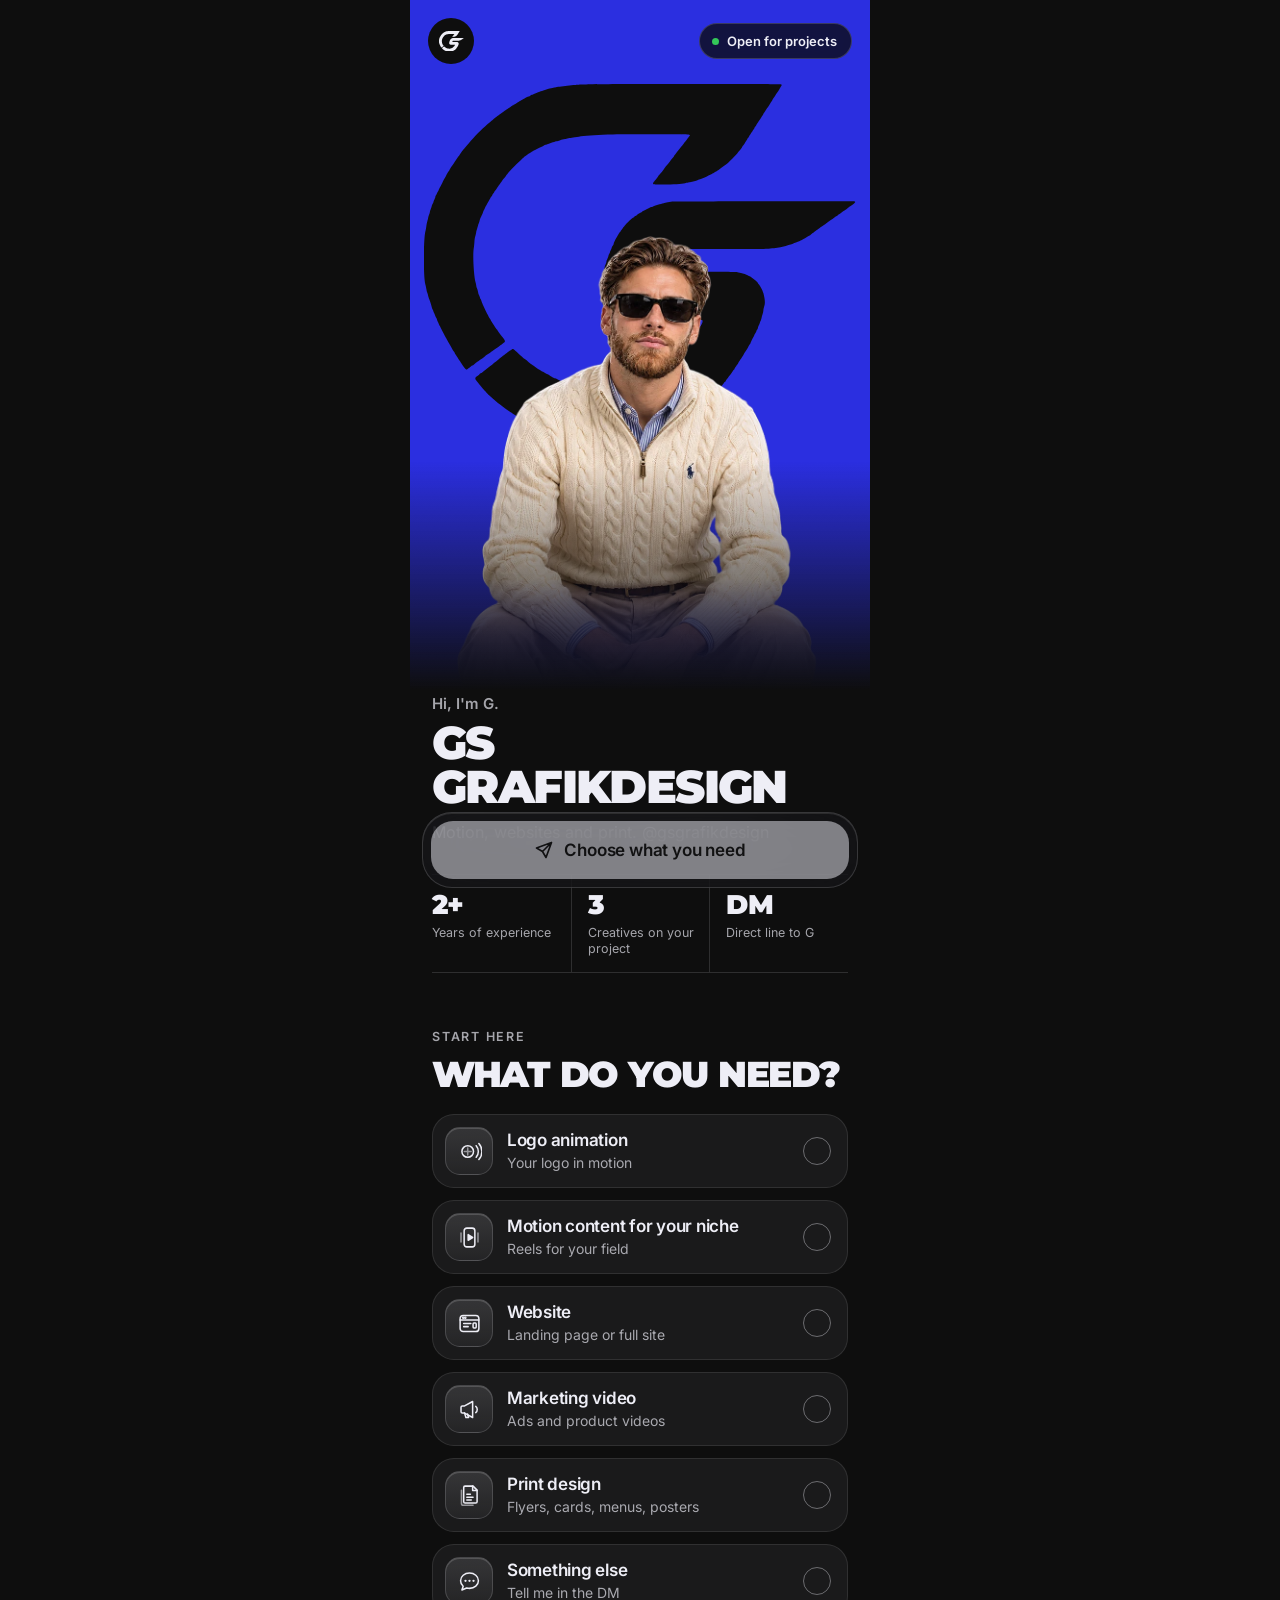
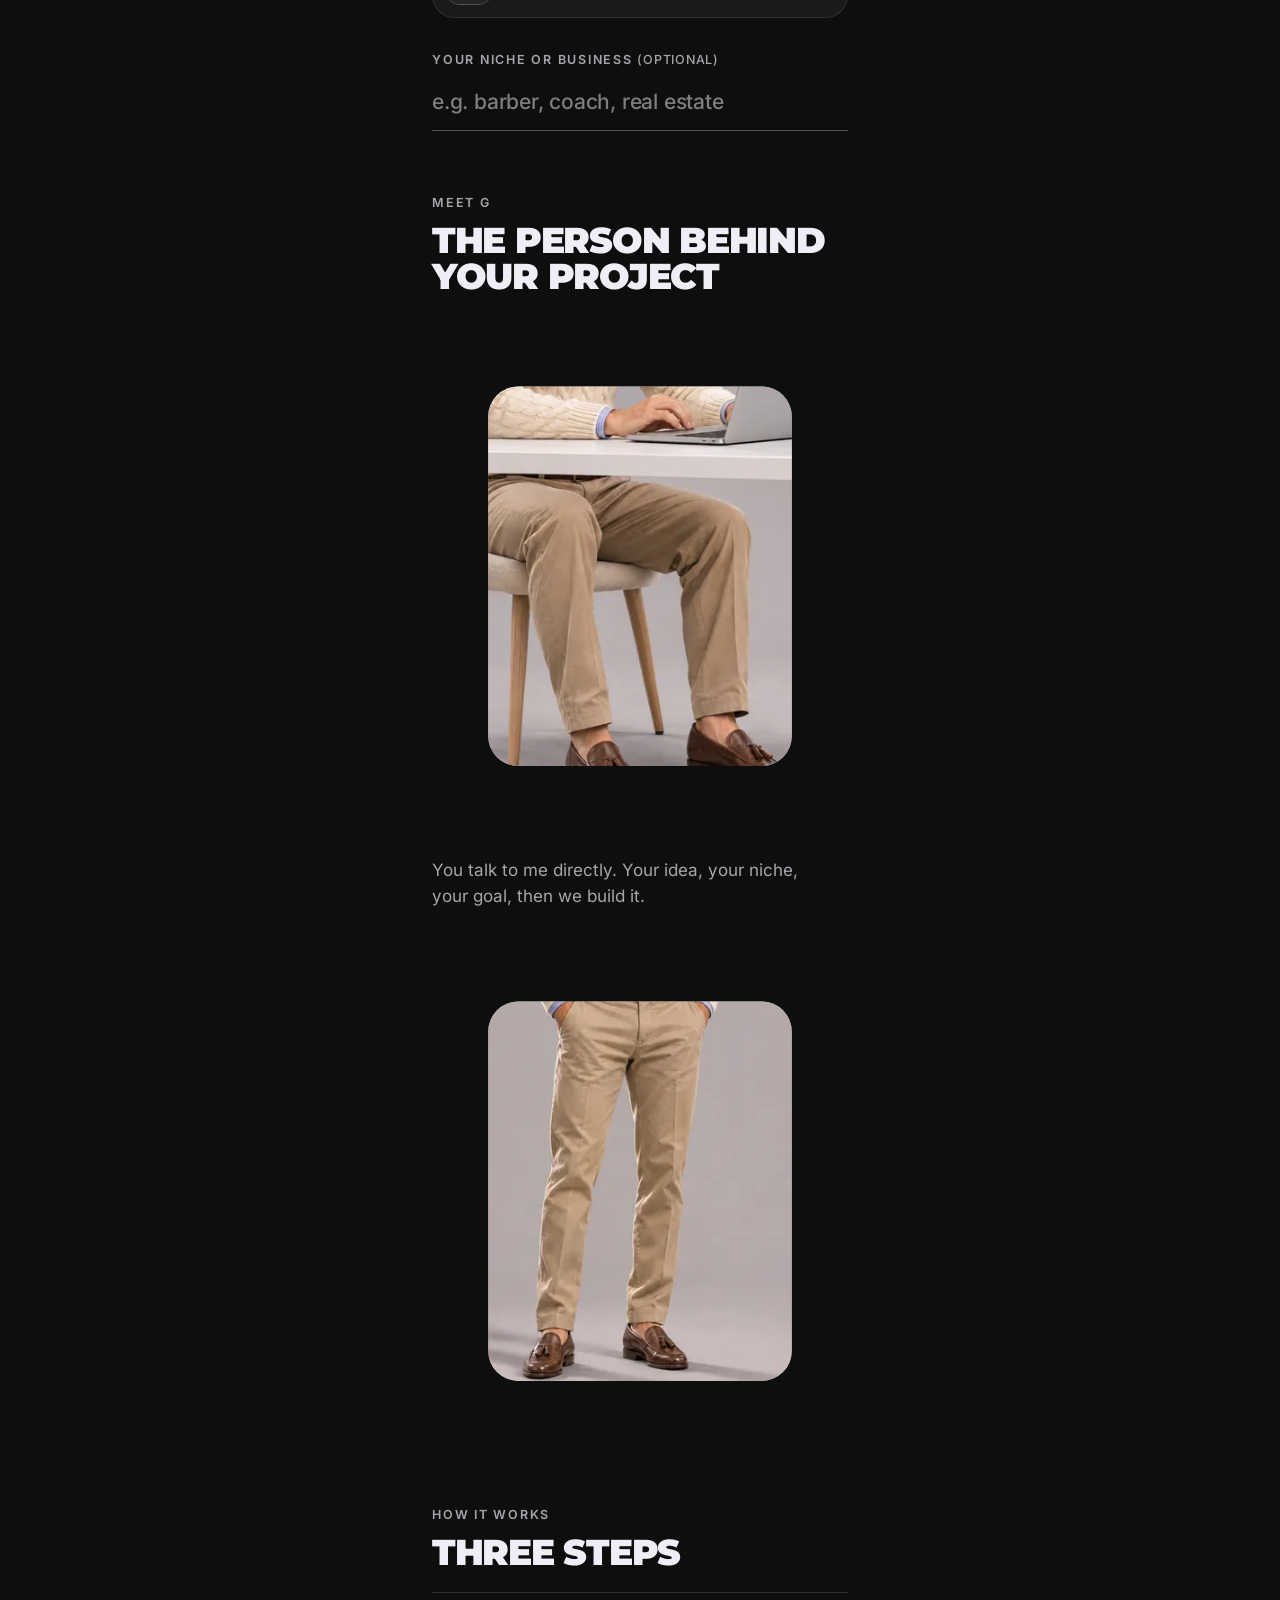
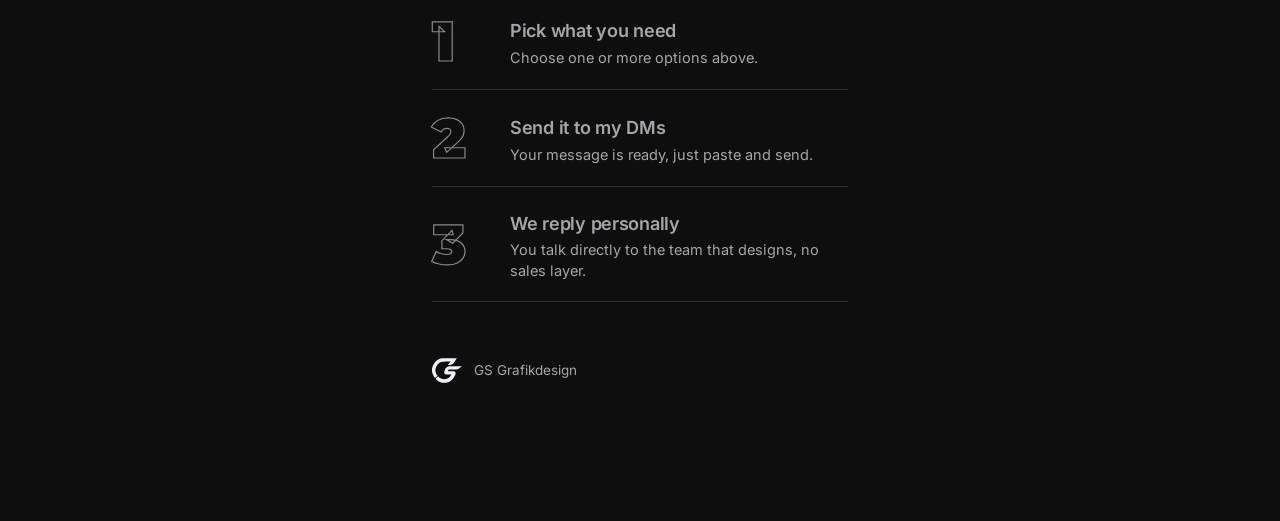
==== commit bcd4cd00: "Link in bio v3.1: spaced rows, real logo, scroll effects, photos Co-Authored-By: Claude Sonnet 5.5 <" ====
--- a/docs/index.html
+++ b/docs/index.html
@@ -26,9 +26,9 @@
 .wrap{max-width:460px;margin:0 auto;min-height:100dvh;padding-bottom:calc(var(--sb) + 124px)}
 .sec{padding:0 22px}
 /* hero */
-.hero{position:relative;height:clamp(520px,150vw,640px);background:var(--signal);overflow:hidden;isolation:isolate}
-.word{position:absolute;left:0;right:0;top:calc(var(--st) + 84px);text-align:center;font-family:var(--disp);font-weight:900;font-size:min(62vw,285px);line-height:.8;letter-spacing:-.04em;color:var(--ink);z-index:0;transform:translateY(var(--wy,0px)) scale(var(--ws,1));user-select:none}
-.cut{position:absolute;left:50%;bottom:0;width:min(96%,440px);height:auto;z-index:1;display:block;transform:translateX(-50%) translateY(var(--py,0px)) scale(var(--hs,1));transform-origin:50% 100%;-webkit-mask-image:linear-gradient(#000 74%,transparent 99%);mask-image:linear-gradient(#000 74%,transparent 99%);will-change:transform}
+.hero{position:relative;height:clamp(560px,166vw,700px);background:var(--signal);overflow:hidden;isolation:isolate}
+.word{position:absolute;left:3%;right:3%;top:calc(var(--st) + 82px);z-index:0;color:var(--ink);transform:translateY(var(--wy,0px)) scale(var(--ws,1));user-select:none}.word svg{display:block;width:100%;height:auto}
+.cut{position:absolute;left:50%;bottom:0;width:min(80%,380px);height:auto;z-index:1;display:block;transform:translateX(-50%) translateY(var(--py,0px)) scale(var(--hs,1));transform-origin:50% 100%;-webkit-mask-image:linear-gradient(#000 74%,transparent 99%);mask-image:linear-gradient(#000 74%,transparent 99%);will-change:transform}
 .hero::after{content:"";position:absolute;left:0;right:0;bottom:0;height:34%;z-index:2;background:linear-gradient(to bottom,rgba(14,14,14,0),var(--ink) 96%);pointer-events:none}
 .tb{position:absolute;z-index:3;left:18px;right:18px;top:calc(var(--st) + 18px);display:flex;justify-content:space-between;align-items:center}
 .mark{width:46px;height:46px;border-radius:50%;display:grid;place-items:center;background:var(--ink);color:var(--paper)}
@@ -47,19 +47,16 @@
 /* options */
 .kick{margin:56px 0 0;font-size:12.5px;font-weight:600;letter-spacing:.14em;text-transform:uppercase;color:var(--sub)}
 h2{margin:12px 0 22px;font-family:var(--disp);font-weight:900;font-size:clamp(28px,8.4vw,36px);line-height:1;letter-spacing:-.035em;text-transform:uppercase}
-.list{display:flex;flex-direction:column;margin:0 -10px}
-.opt{position:relative;display:grid;grid-template-columns:54px 1fr 30px;align-items:center;gap:16px;width:100%;text-align:left;padding:17px 12px 17px 10px;border-radius:24px;background:transparent;color:var(--paper);transition:background-color .45s var(--ease),color .45s var(--ease),transform .2s var(--ease)}
-.opt::after{content:"";position:absolute;left:10px;right:10px;bottom:0;height:1px;background:var(--hair);transition:opacity .3s}
-.opt:last-child::after{display:none}
+.list{display:flex;flex-direction:column;gap:12px}
+.opt{position:relative;display:grid;grid-template-columns:48px 1fr 28px;align-items:center;gap:14px;width:100%;text-align:left;padding:12px 16px 12px 12px;border-radius:22px;background:rgba(238,238,246,.055);border:1px solid rgba(238,238,246,.1);color:var(--paper);transition:background-color .45s var(--ease),color .45s var(--ease),transform .2s var(--ease)}
 .opt:active{transform:scale(.985)}
-.opt b{display:block;font-size:18px;font-weight:600;letter-spacing:-.015em;line-height:1.2}
+.opt b{display:block;font-size:17px;font-weight:600;letter-spacing:-.015em;line-height:1.2}
 .opt small{display:block;margin-top:4px;font-size:14px;line-height:1.3;color:var(--sub);transition:color .45s var(--ease)}
-.ico{width:54px;height:54px;border-radius:17px;display:grid;place-items:center;background:linear-gradient(180deg,rgba(238,238,246,.13),rgba(238,238,246,.05));border:1px solid rgba(238,238,246,.16);box-shadow:inset 0 1px 0 rgba(255,255,255,.16);transition:background .45s var(--ease),color .45s var(--ease),border-color .45s var(--ease)}
-.ico svg{width:27px;height:27px}
-.tick{width:30px;height:30px;border-radius:50%;border:1.5px solid rgba(238,238,246,.38);display:grid;place-items:center;transition:background-color .35s var(--ease),border-color .35s var(--ease),color .35s var(--ease)}
+.ico{width:48px;height:48px;border-radius:15px;display:grid;place-items:center;background:linear-gradient(180deg,rgba(238,238,246,.13),rgba(238,238,246,.05));border:1px solid rgba(238,238,246,.16);box-shadow:inset 0 1px 0 rgba(255,255,255,.16);transition:background .45s var(--ease),color .45s var(--ease),border-color .45s var(--ease)}
+.ico svg{width:25px;height:25px}
+.tick{width:28px;height:28px;border-radius:50%;border:1.5px solid rgba(238,238,246,.38);display:grid;place-items:center;transition:background-color .35s var(--ease),border-color .35s var(--ease),color .35s var(--ease)}
 .tick svg{width:15px;height:15px;opacity:0;transform:scale(.6);transition:opacity .2s,transform .4s var(--ease)}
-.opt[aria-pressed=true]{background:var(--paper);color:var(--ink)}
-.opt[aria-pressed=true]::after{opacity:0}
+.opt[aria-pressed=true]{background:var(--paper);color:var(--ink);border-color:var(--paper)}
 .opt[aria-pressed=true] small{color:var(--slate)}
 .opt[aria-pressed=true] .ico{background:var(--ink);color:var(--paper);border-color:var(--ink);box-shadow:none}
 .opt[aria-pressed=true] .tick{background:var(--signal);border-color:var(--signal);color:#fff}
@@ -69,6 +66,14 @@
 .field{width:100%;margin-top:6px;height:58px;padding:0;background:transparent;border:0;border-bottom:1.5px solid rgba(238,238,246,.3);border-radius:0;color:var(--paper);font:inherit;font-size:21px;font-weight:500;letter-spacing:-.01em;outline:none;transition:border-color .3s var(--ease)}
 .field:focus{border-bottom-color:var(--paper)}
 .field::placeholder{color:rgba(238,238,246,.5)}
+
+.meet{margin-top:64px}
+.ph{position:relative;margin:0;border-radius:30px;overflow:hidden;background:#a9a9af;aspect-ratio:4/5;clip-path:inset(var(--ci,0%) round 30px)}
+.ph img{position:absolute;left:0;top:-9%;width:100%;height:118%;object-fit:cover;display:block;transform:translateY(var(--iy,0px)) scale(var(--is,1))}
+.ph+.ph{margin-top:14px}
+.ph.sm{aspect-ratio:1/1}
+.line{margin:22px 0 0;font-size:17px;line-height:1.5;color:var(--sub);max-width:34ch}
+.fact b i{font-style:normal}
 /* how */
 .steps{list-style:none;margin:0;padding:0}
 .steps li{position:relative;display:grid;grid-template-columns:64px 1fr;gap:14px;align-items:center;padding:20px 0;border-top:1px solid var(--hair)}
@@ -132,7 +137,7 @@
 
 <main class="wrap">
   <header class="hero">
-    <div class="word" aria-hidden="true">GS</div>
+    <div class="word" aria-hidden="true"><svg viewBox="0 0 440 367"><use href="#gs"/></svg></div>
     <img class="cut" src="[data-uri]" alt="G, the designer behind GS Grafikdesign" width="760" height="960">
     <div class="tb"><span class="mark" aria-hidden="true"><svg viewBox="0 0 440 367"><use href="#gs"/></svg></span><span class="pill"><i aria-hidden="true"></i>Open for projects</span></div>
   </header>
@@ -144,8 +149,8 @@
 
   <div class="sec">
     <section class="facts" aria-label="Profile">
-      <div class="fact" data-r><b>2+</b><span>Years of experience</span></div>
-      <div class="fact" data-r><b>3</b><span>Creatives on your project</span></div>
+      <div class="fact" data-r><b><i data-count="2">2</i>+</b><span>Years of experience</span></div>
+      <div class="fact" data-r><b><i data-count="3">3</i></b><span>Creatives on your project</span></div>
       <div class="fact" data-r><b>DM</b><span>Direct line to G</span></div>
     </section>
 
@@ -164,6 +169,14 @@
       <label for="niche">Your niche or business <span style="font-weight:500;letter-spacing:.06em">(optional)</span></label>
       <input class="field" id="niche" autocomplete="organization" placeholder="e.g. barber, coach, real estate" maxlength="80">
     </div>
+
+    <section class="meet" aria-labelledby="mt">
+      <p class="kick" data-r>Meet G</p>
+      <h2 id="mt" data-r>The person behind your project</h2>
+      <figure class="ph" data-ph><img src="[data-uri]" alt="G working at his laptop" width="640" height="800" loading="lazy"></figure>
+      <p class="line" data-r>You talk to me directly. Your idea, your niche, your goal, then we build it.</p>
+      <figure class="ph" data-ph style="margin-top:22px"><img src="[data-uri]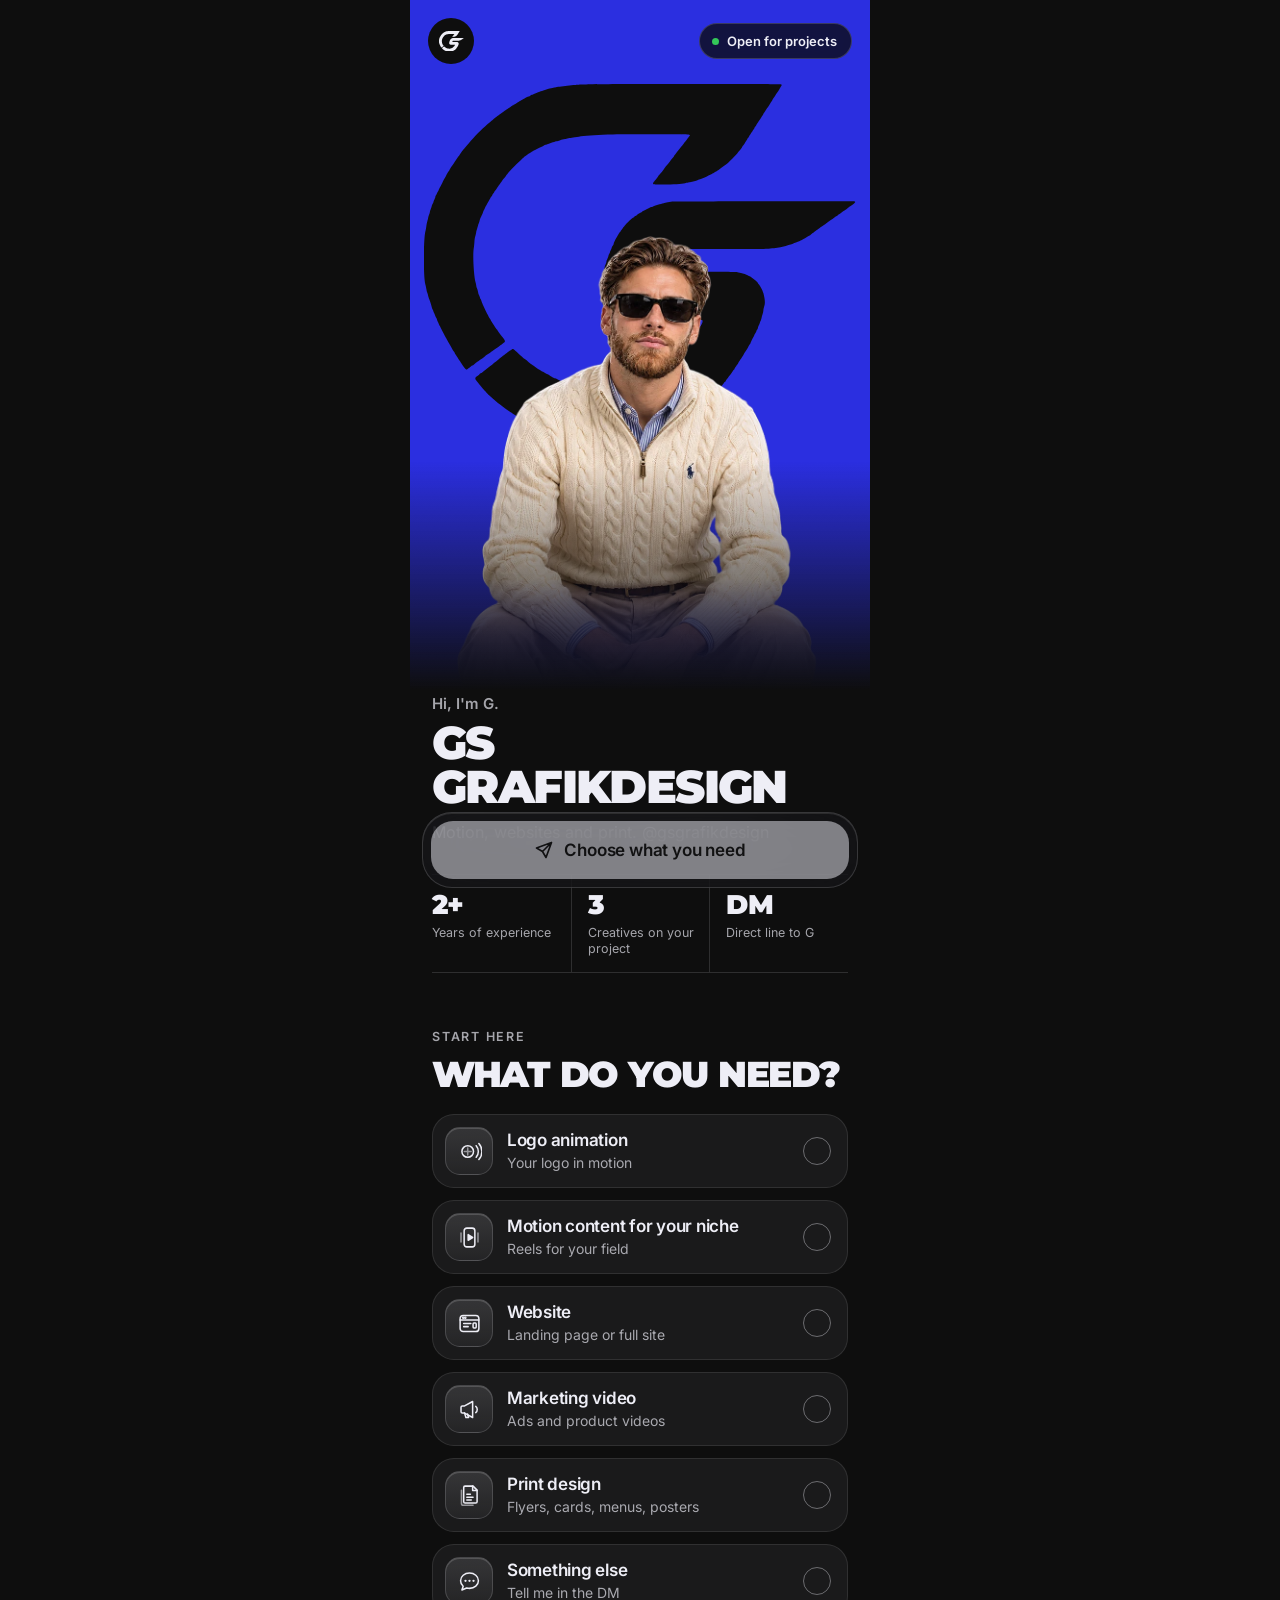
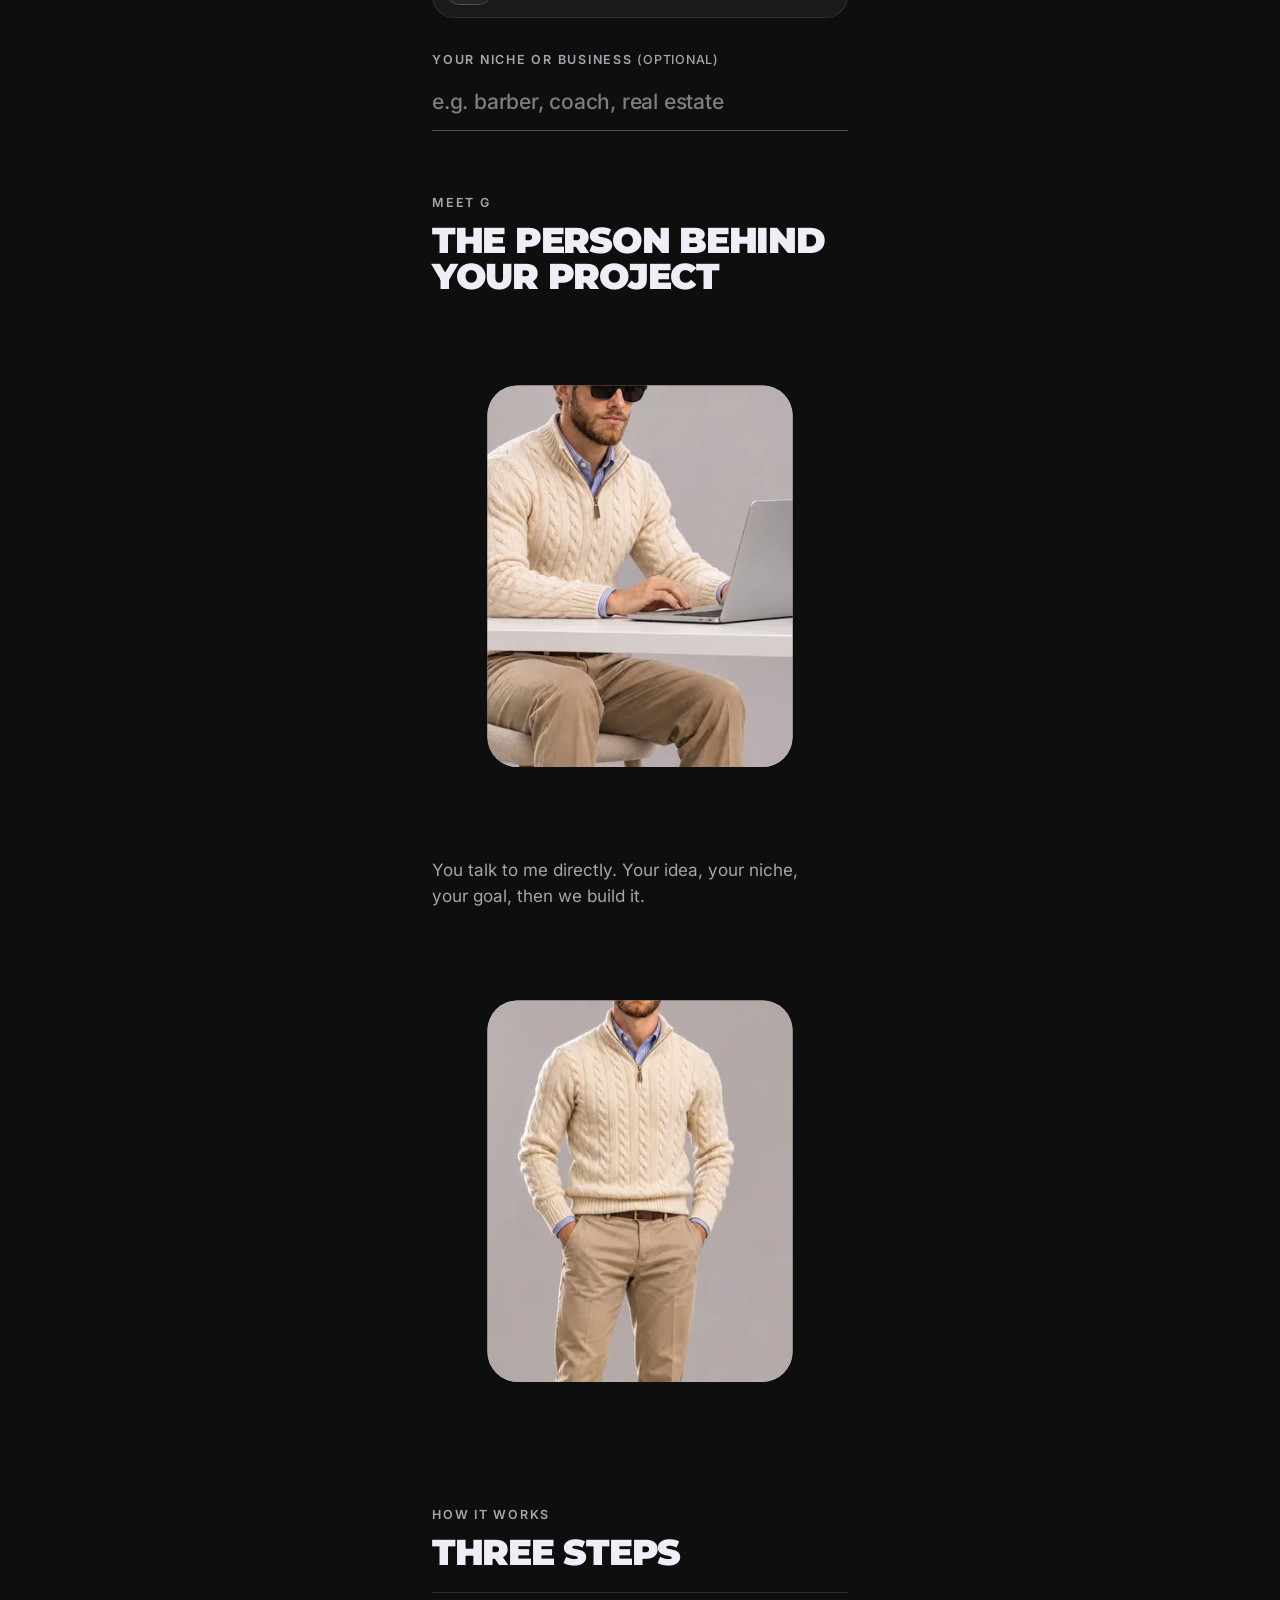
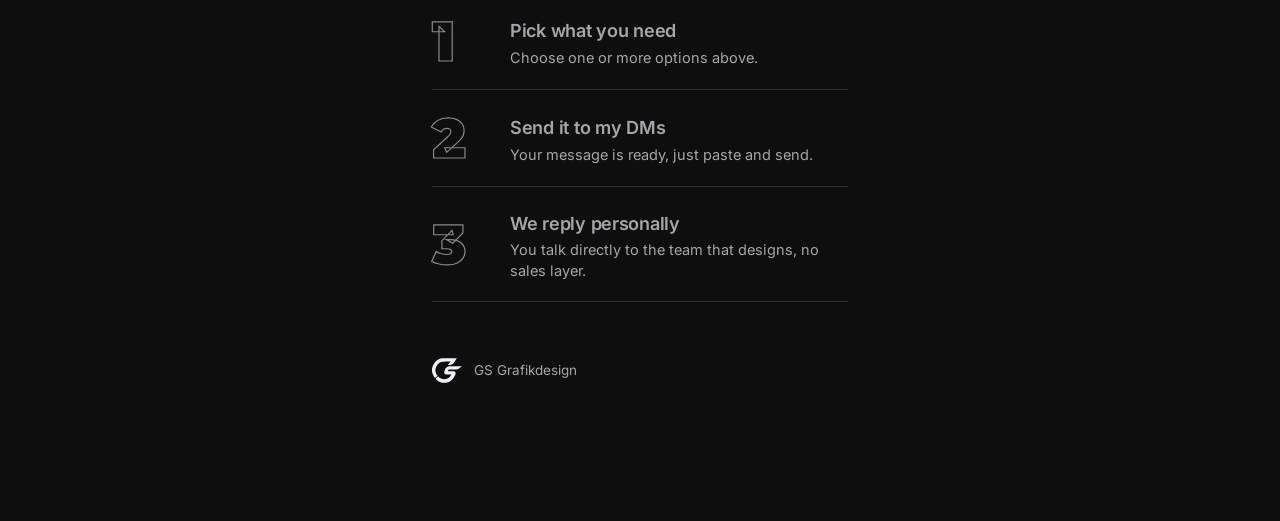
==== commit 50cfb091: "Link in bio v3.1: photo framing fix Co-Authored-By: Claude Sonnet 5.5 <noreply@anthropic.com> Claude" ====
--- a/docs/index.html
+++ b/docs/index.html
@@ -69,7 +69,7 @@
 
 .meet{margin-top:64px}
 .ph{position:relative;margin:0;border-radius:30px;overflow:hidden;background:#a9a9af;aspect-ratio:4/5;clip-path:inset(var(--ci,0%) round 30px)}
-.ph img{position:absolute;left:0;top:-9%;width:100%;height:118%;object-fit:cover;display:block;transform:translateY(var(--iy,0px)) scale(var(--is,1))}
+.ph img{transform-origin:50% 0;position:absolute;left:0;top:0;width:100%;height:112%;object-fit:cover;object-position:50% 0;display:block;transform:translateY(var(--iy,0px)) scale(var(--is,1))}
 .ph+.ph{margin-top:14px}
 .ph.sm{aspect-ratio:1/1}
 .line{margin:22px 0 0;font-size:17px;line-height:1.5;color:var(--sub);max-width:34ch}
@@ -232,7 +232,7 @@
 const phs = [...document.querySelectorAll("[data-ph]")].map(el => ({ el, img: el.querySelector("img"), v: 0, vel: 0 }));
 function prog(el) { const r = el.getBoundingClientRect(), H = innerHeight; return Math.min(1, Math.max(0, (H - r.top) / (H * .9))); }
 function apply(o, v) { const pp = o.el.getBoundingClientRect(), H = innerHeight, c = (pp.top + pp.height / 2) / H - .5;
-  o.el.style.setProperty("--ci", ((1 - v) * 14).toFixed(2) + "%"); o.img.style.setProperty("--is", (1.18 - v * .18).toFixed(4)); o.img.style.setProperty("--iy", (c * -60).toFixed(1) + "px"); }
+  o.el.style.setProperty("--ci", ((1 - v) * 14).toFixed(2) + "%"); o.img.style.setProperty("--is", (1.18 - v * .18).toFixed(4)); o.img.style.setProperty("--iy", (Math.max(-1,Math.min(1,c * 2)) * -18 - 0).toFixed(1) + "px"); }
 if (RM) phs.forEach(o => { o.el.style.setProperty("--ci", "0%"); o.img.style.setProperty("--is", "1"); });
 else { let pr = 0, pl = 0;
   const pstep = now => { const dt = Math.min(.05, (now - pl) / 1000); pl = now; let busy = false;
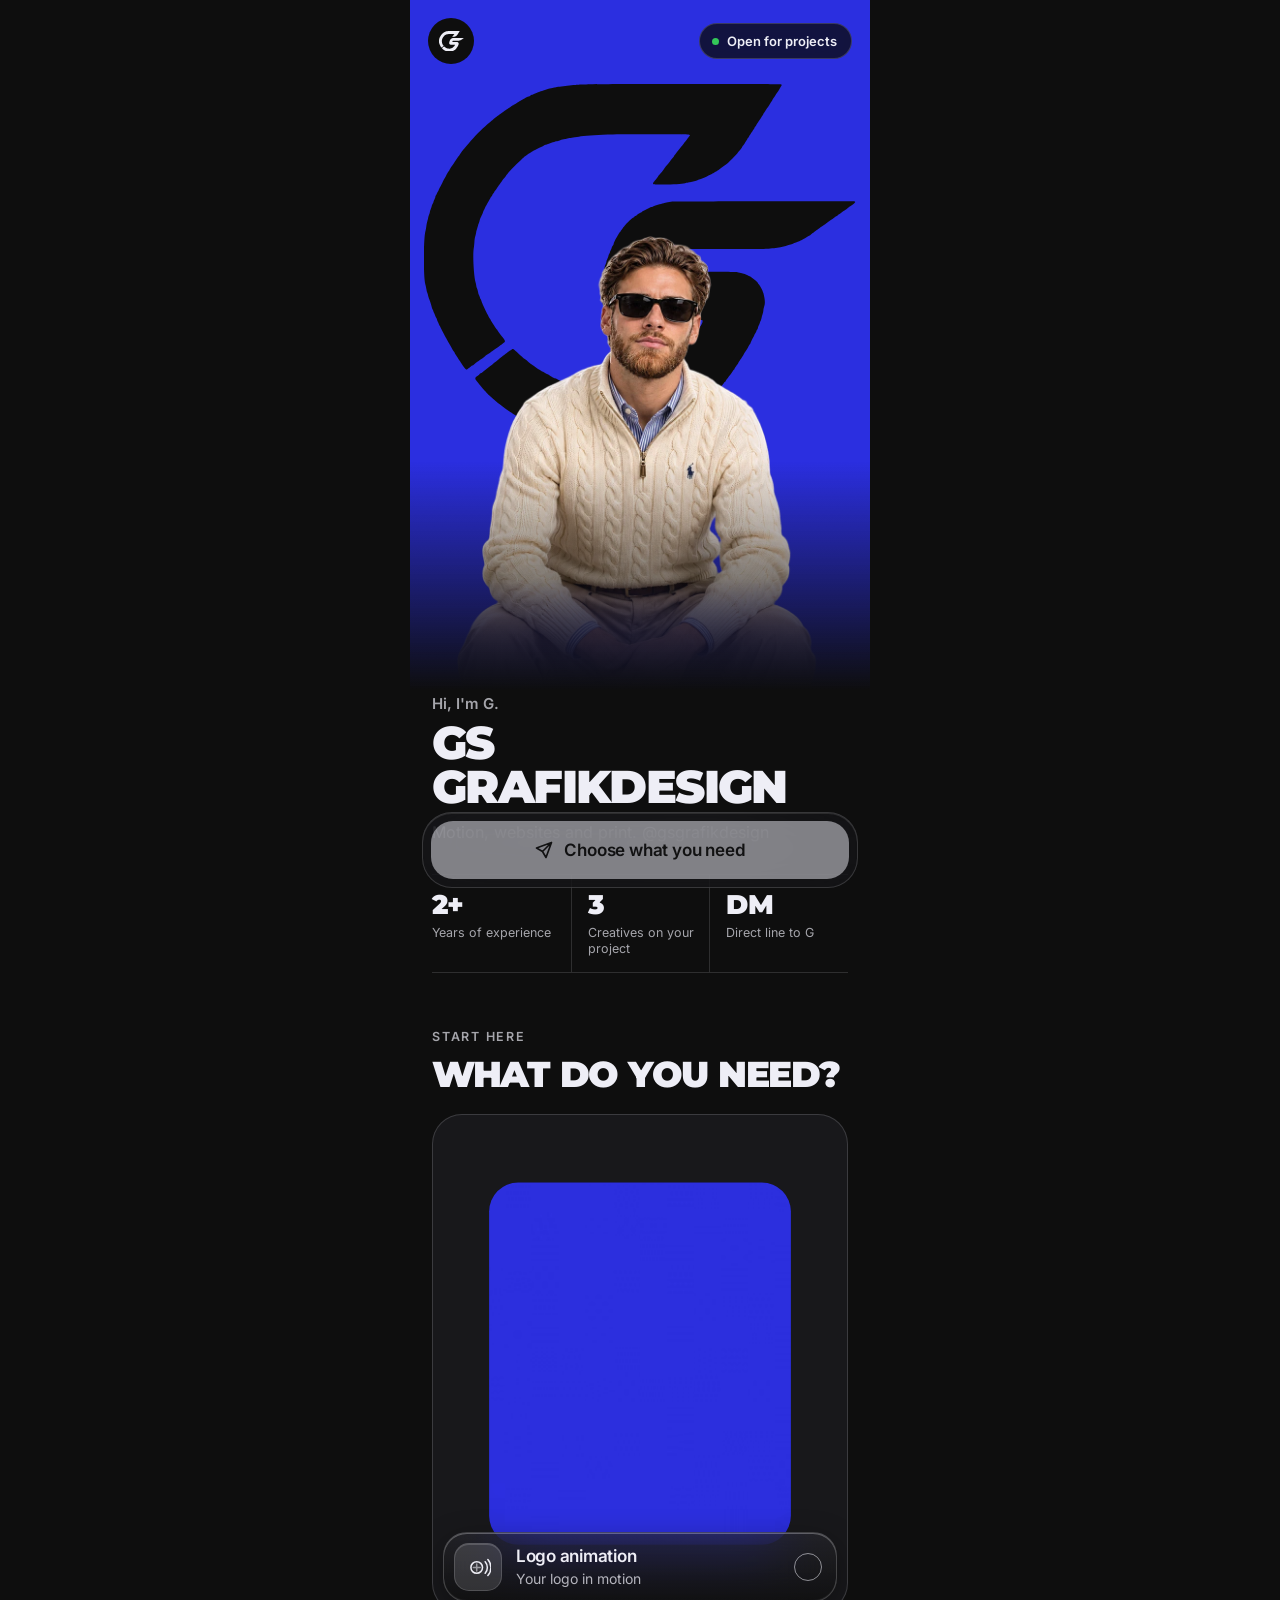
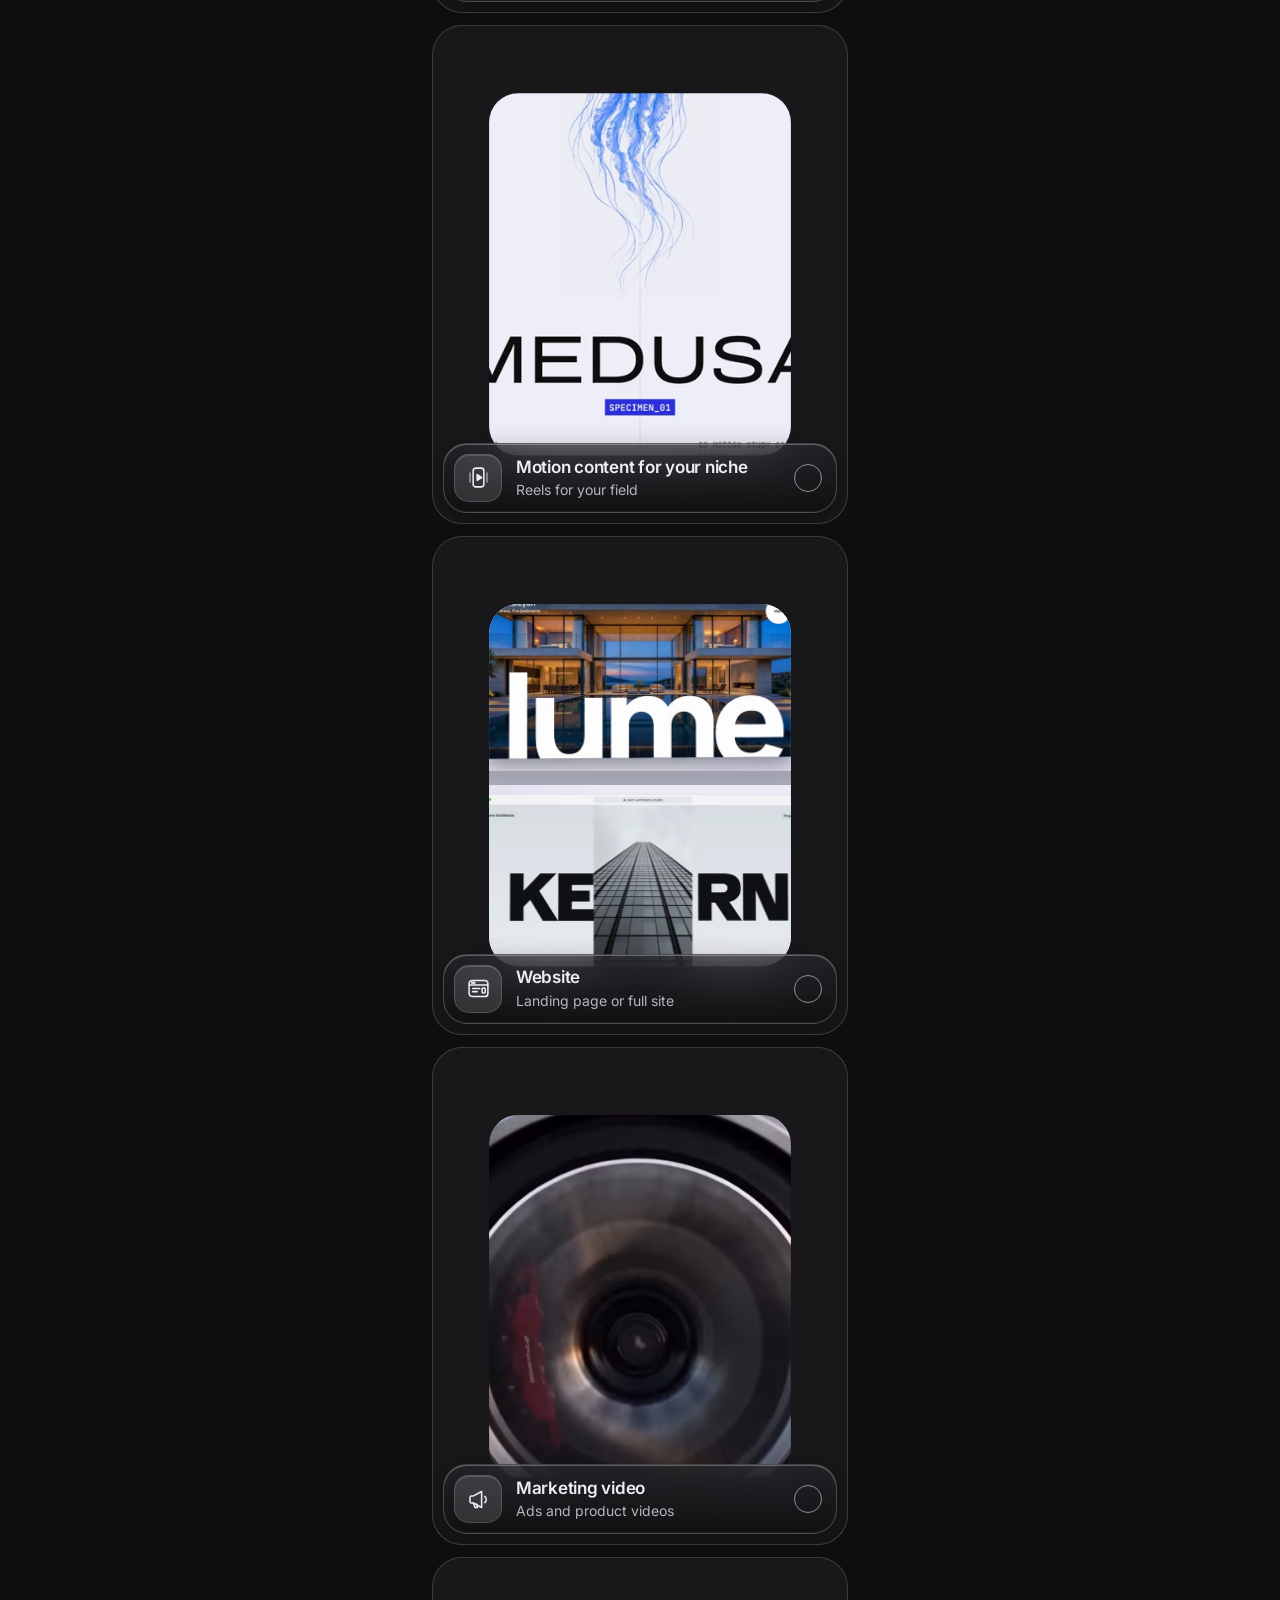
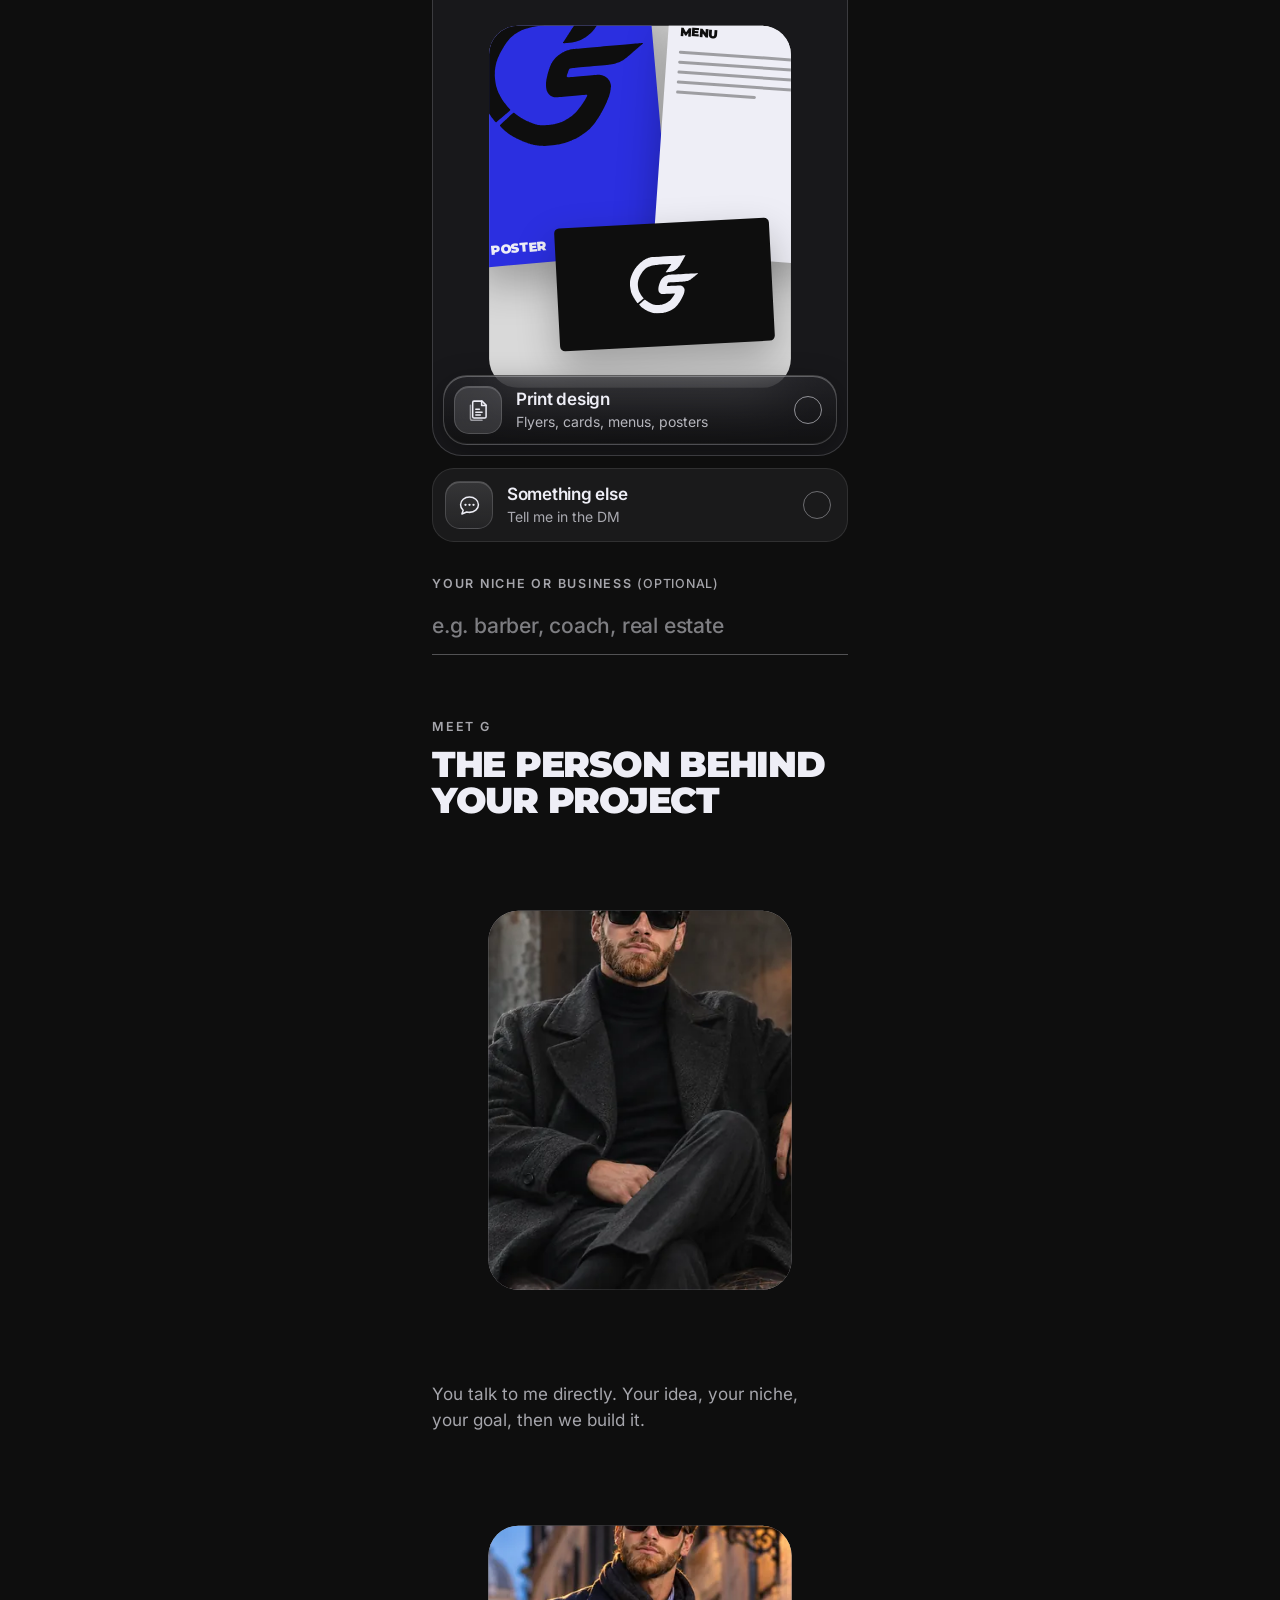
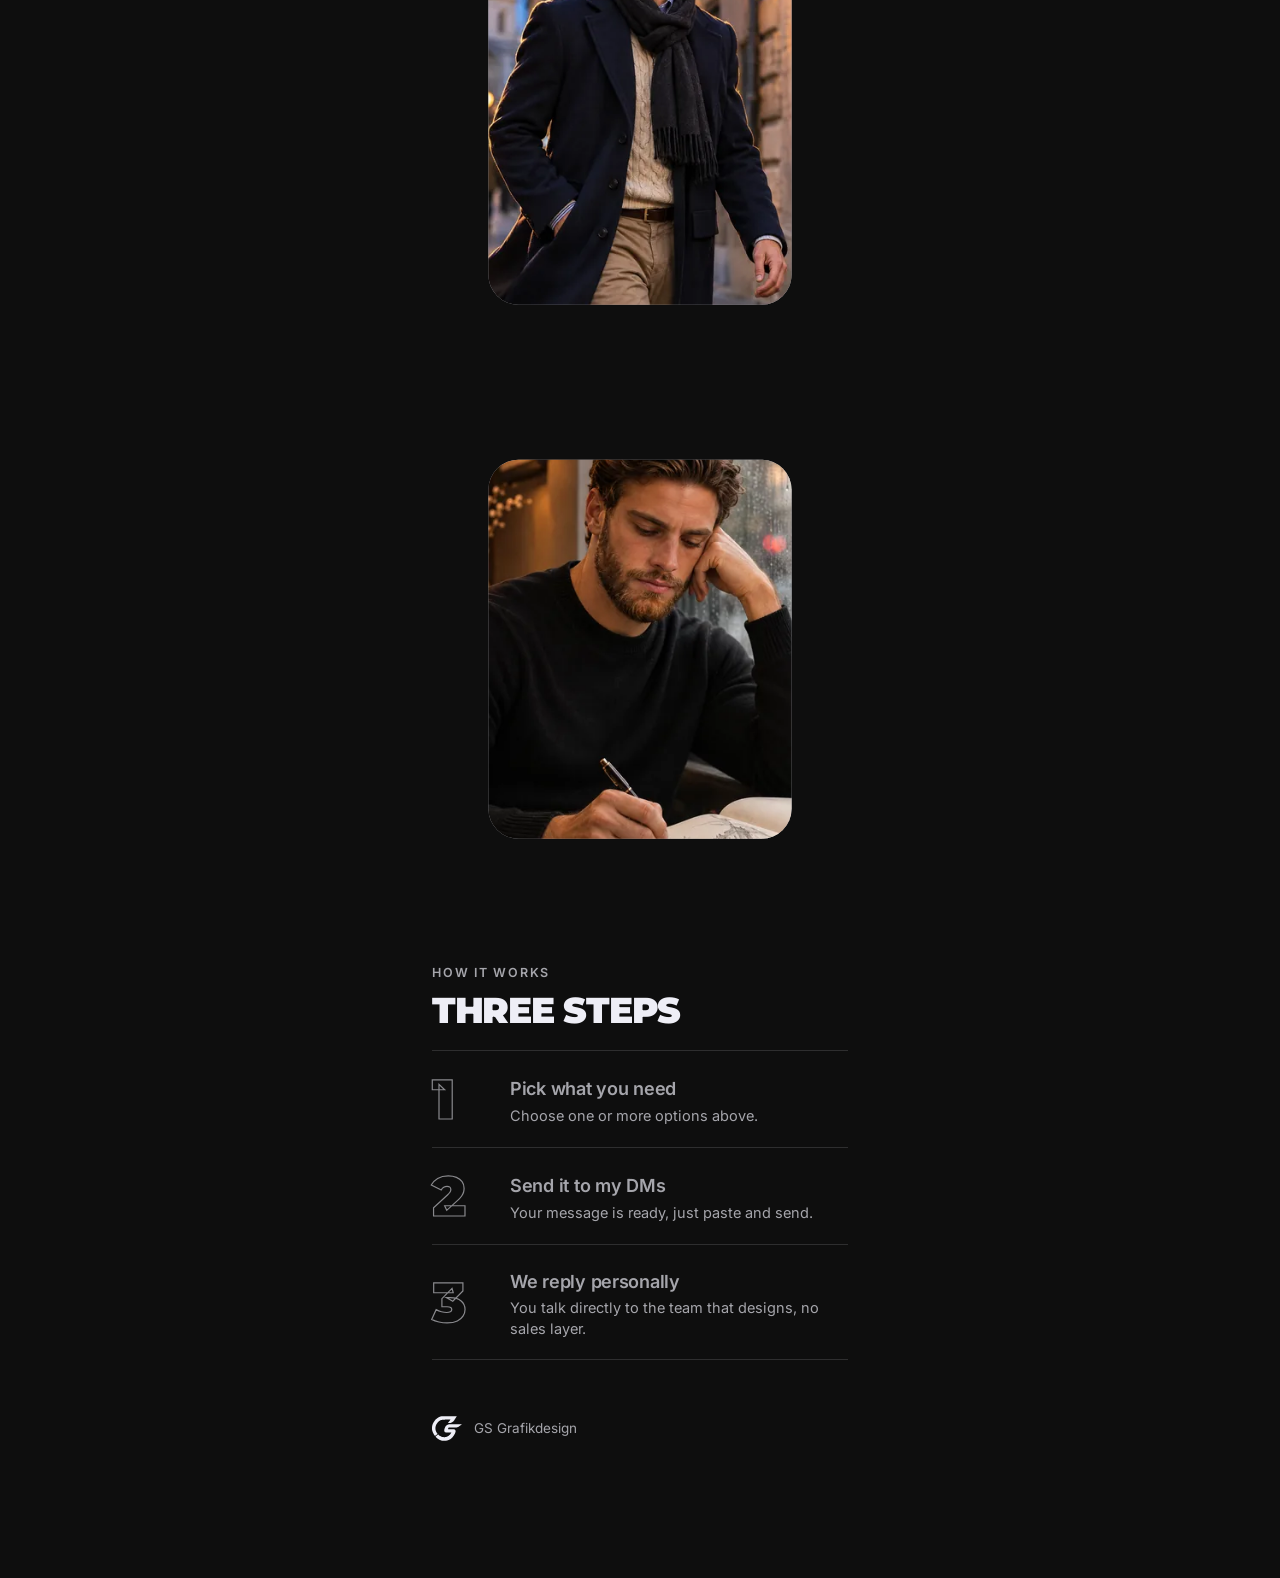
==== commit 3b8085d1: "Link in bio v3.2: media cards with videos, liquid glass labels, new photos Co-Authored-By: Claude So" ====
--- a/docs/index.html
+++ b/docs/index.html
@@ -74,6 +74,36 @@
 .ph.sm{aspect-ratio:1/1}
 .line{margin:22px 0 0;font-size:17px;line-height:1.5;color:var(--sub);max-width:34ch}
 .fact b i{font-style:normal}
+
+/* cards with media and liquid glass label */
+.opt.card{display:block;padding:0;border-radius:30px;overflow:hidden;position:relative;background:#18181B;border:1px solid rgba(238,238,246,.16);isolation:isolate;transition:transform .3s var(--ease),border-color .4s var(--ease)}
+.card .media{position:relative;display:block;aspect-ratio:5/6;overflow:hidden;background:#111;clip-path:inset(var(--ci,0%) round 29px)}
+.card .mi{position:absolute;inset:0;width:100%;height:100%;object-fit:cover;display:block;transform:translateY(var(--iy,0px)) scale(var(--is,1));transform-origin:50% 40%}
+.card .glass{position:absolute;left:10px;right:10px;bottom:10px;display:grid;grid-template-columns:48px 1fr 28px;align-items:center;gap:14px;padding:10px 14px 10px 10px;border-radius:24px;text-align:left;background:linear-gradient(180deg,rgba(40,40,44,.62),rgba(14,14,14,.7));-webkit-backdrop-filter:blur(26px) saturate(190%);backdrop-filter:blur(26px) saturate(190%);border:1px solid rgba(255,255,255,.2);box-shadow:inset 0 1px 0 rgba(255,255,255,.28),inset 0 -1px 0 rgba(255,255,255,.06),0 10px 30px rgba(0,0,0,.35);color:var(--paper);transition:background .45s var(--ease),color .45s var(--ease),border-color .45s var(--ease)}
+.card .glass small{color:rgba(238,238,246,.74)}
+.card[aria-pressed=true]{background:#18181B;border-color:var(--paper)}
+.card[aria-pressed=true] .glass{background:var(--paper);color:var(--ink);border-color:var(--paper)}
+.card[aria-pressed=true] .glass small{color:var(--slate)}
+.card[aria-pressed=true] .ico{background:var(--ink);color:var(--paper);border-color:var(--ink);box-shadow:none}
+.card[aria-pressed=true] .tick{background:var(--signal);border-color:var(--signal);color:#fff}
+.card[aria-pressed=true] .tick svg{opacity:1;transform:none}
+.card .ico{background:rgba(238,238,246,.14)}
+.card .tick{border-color:rgba(238,238,246,.55)}
+.webs{display:block;padding:0 7%;background:linear-gradient(180deg,#d9d9e6,#bfc0d6);overflow:hidden;transform:none!important}
+.wc{display:flex;flex-direction:column;gap:14px;width:100%;padding-top:14px}
+.wc img{width:100%;height:auto;aspect-ratio:720/446;object-fit:cover;border-radius:12px;display:block;box-shadow:0 14px 34px rgba(14,14,14,.28)}
+.wc.up{animation:wup 22s linear infinite}
+@keyframes wup{to{transform:translateY(calc(-50% - 7px))}}
+@keyframes wdn{from{transform:translateY(calc(-50% - 5px))}to{transform:none}}
+.prn{background:#D9D9D9;overflow:hidden;transform:none!important}
+.pp{position:absolute;box-shadow:0 18px 40px rgba(0,0,0,.28)}
+.poster{left:9%;top:7%;width:46%;aspect-ratio:3/4.2;background:var(--signal);color:var(--ink);transform:rotate(-5deg);display:flex;flex-direction:column;justify-content:space-between;padding:10px;border-radius:4px}
+.poster svg{width:100%;height:auto;color:var(--ink)}.poster i{font:900 13px/1 var(--disp);font-style:normal;letter-spacing:-.02em;text-transform:uppercase;color:var(--paper)}
+.menu{right:7%;top:12%;width:38%;aspect-ratio:3/4.6;background:var(--paper);transform:rotate(4deg);padding:12px;border-radius:3px;display:flex;flex-direction:column;gap:7px}
+.menu b{font:900 12px/1 var(--disp);color:var(--ink);text-transform:uppercase;letter-spacing:-.02em;margin-bottom:6px}.menu u{display:block;height:3px;background:var(--slate);opacity:.5;border-radius:2px;text-decoration:none}.menu u.s{width:60%}
+.bcard{left:30%;bottom:22%;width:52%;aspect-ratio:1.75/1;background:var(--ink);transform:rotate(-3deg);border-radius:5px;display:grid;place-items:center}
+.bcard svg{width:32%;height:auto;color:var(--paper)}
+@media (prefers-reduced-motion:reduce){.wc{animation:none!important}}
 /* how */
 .steps{list-style:none;margin:0;padding:0}
 .steps li{position:relative;display:grid;grid-template-columns:64px 1fr;gap:14px;align-items:center;padding:20px 0;border-top:1px solid var(--hair)}
@@ -157,11 +187,11 @@
     <p class="kick" data-r>Start here</p>
     <h2 id="q" data-r>What do you need?</h2>
     <div class="list" role="group" aria-labelledby="q">
-    <button class="opt" type="button" data-r aria-pressed="false" data-v="Logo animation"><span class="ico"><svg viewBox="0 0 28 28" aria-hidden="true"><use href="#o-logo"/></svg></span><span><b>Logo animation</b><small>Your logo in motion</small></span><span class="tick"><svg><use href="#chk"/></svg></span></button>
-    <button class="opt" type="button" data-r aria-pressed="false" data-v="Motion content for my niche"><span class="ico"><svg viewBox="0 0 28 28" aria-hidden="true"><use href="#o-motion"/></svg></span><span><b>Motion content for your niche</b><small>Reels for your field</small></span><span class="tick"><svg><use href="#chk"/></svg></span></button>
-    <button class="opt" type="button" data-r aria-pressed="false" data-v="Website"><span class="ico"><svg viewBox="0 0 28 28" aria-hidden="true"><use href="#o-web"/></svg></span><span><b>Website</b><small>Landing page or full site</small></span><span class="tick"><svg><use href="#chk"/></svg></span></button>
-    <button class="opt" type="button" data-r aria-pressed="false" data-v="Marketing video"><span class="ico"><svg viewBox="0 0 28 28" aria-hidden="true"><use href="#o-ad"/></svg></span><span><b>Marketing video</b><small>Ads and product videos</small></span><span class="tick"><svg><use href="#chk"/></svg></span></button>
-    <button class="opt" type="button" data-r aria-pressed="false" data-v="Print design"><span class="ico"><svg viewBox="0 0 28 28" aria-hidden="true"><use href="#o-print"/></svg></span><span><b>Print design</b><small>Flyers, cards, menus, posters</small></span><span class="tick"><svg><use href="#chk"/></svg></span></button>
+    <button class="opt card" type="button" data-r data-ph aria-pressed="false" data-v="Logo animation"><span class="media"><video class="mi" muted loop playsinline preload="metadata" poster="media/logo.webp" aria-hidden="true"><source src="media/logo.webm" type="video/webm"><source src="media/logo.mp4" type="video/mp4"></video></span><span class="glass"><span class="ico"><svg viewBox="0 0 28 28" aria-hidden="true"><use href="#o-logo"/></svg></span><span><b>Logo animation</b><small>Your logo in motion</small></span><span class="tick"><svg><use href="#chk"/></svg></span></span></button>
+    <button class="opt card" type="button" data-r data-ph aria-pressed="false" data-v="Motion content for my niche"><span class="media"><video class="mi" muted loop playsinline preload="metadata" poster="media/motion.webp" aria-hidden="true"><source src="media/motion.webm" type="video/webm"><source src="media/motion.mp4" type="video/mp4"></video></span><span class="glass"><span class="ico"><svg viewBox="0 0 28 28" aria-hidden="true"><use href="#o-motion"/></svg></span><span><b>Motion content for your niche</b><small>Reels for your field</small></span><span class="tick"><svg><use href="#chk"/></svg></span></span></button>
+    <button class="opt card" type="button" data-r data-ph aria-pressed="false" data-v="Website"><span class="media"><div class="mi webs" aria-hidden="true"><div class="wc up"><img src="[data-uri]" alt="" width="720" height="446" loading="lazy"><img src="[data-uri]" alt="" width="720" height="446" loading="lazy"><img src="[data-uri]" alt="" width="720" height="446" loading="lazy"><img src="[data-uri]" alt="" width="720" height="446" loading="lazy"><img src="[data-uri]" alt="" width="720" height="446" loading="lazy"><img src="[data-uri]" alt="" width="720" height="446" loading="lazy"><img src="[data-uri]" alt="" width="720" height="446" loading="lazy"><img src="[data-uri]" alt="" width="720" height="446" loading="lazy"></div></div></span><span class="glass"><span class="ico"><svg viewBox="0 0 28 28" aria-hidden="true"><use href="#o-web"/></svg></span><span><b>Website</b><small>Landing page or full site</small></span><span class="tick"><svg><use href="#chk"/></svg></span></span></button>
+    <button class="opt card" type="button" data-r data-ph aria-pressed="false" data-v="Marketing video"><span class="media"><video class="mi" muted loop playsinline preload="metadata" poster="media/ad.webp" aria-hidden="true"><source src="media/ad.webm" type="video/webm"><source src="media/ad.mp4" type="video/mp4"></video></span><span class="glass"><span class="ico"><svg viewBox="0 0 28 28" aria-hidden="true"><use href="#o-ad"/></svg></span><span><b>Marketing video</b><small>Ads and product videos</small></span><span class="tick"><svg><use href="#chk"/></svg></span></span></button>
+    <button class="opt card" type="button" data-r data-ph aria-pressed="false" data-v="Print design"><span class="media"><div class="mi prn" aria-hidden="true"><div class="pp poster"><svg viewBox="0 0 440 367"><use href="#gs"/></svg><i>Poster</i></div><div class="pp menu"><b>Menu</b><u></u><u></u><u></u><u></u><u class="s"></u></div><div class="pp bcard"><svg viewBox="0 0 440 367"><use href="#gs"/></svg></div></div></span><span class="glass"><span class="ico"><svg viewBox="0 0 28 28" aria-hidden="true"><use href="#o-print"/></svg></span><span><b>Print design</b><small>Flyers, cards, menus, posters</small></span><span class="tick"><svg><use href="#chk"/></svg></span></span></button>
     <button class="opt" type="button" data-r aria-pressed="false" data-v="Something else"><span class="ico"><svg viewBox="0 0 28 28" aria-hidden="true"><use href="#o-chat"/></svg></span><span><b>Something else</b><small>Tell me in the DM</small></span><span class="tick"><svg><use href="#chk"/></svg></span></button>
     </div>
 
@@ -173,9 +203,10 @@
     <section class="meet" aria-labelledby="mt">
       <p class="kick" data-r>Meet G</p>
       <h2 id="mt" data-r>The person behind your project</h2>
-      <figure class="ph" data-ph><img src="[data-uri]" alt="G working at his laptop" width="640" height="800" loading="lazy"></figure>
+      <figure class="ph" data-ph><img class="mi" src="[data-uri]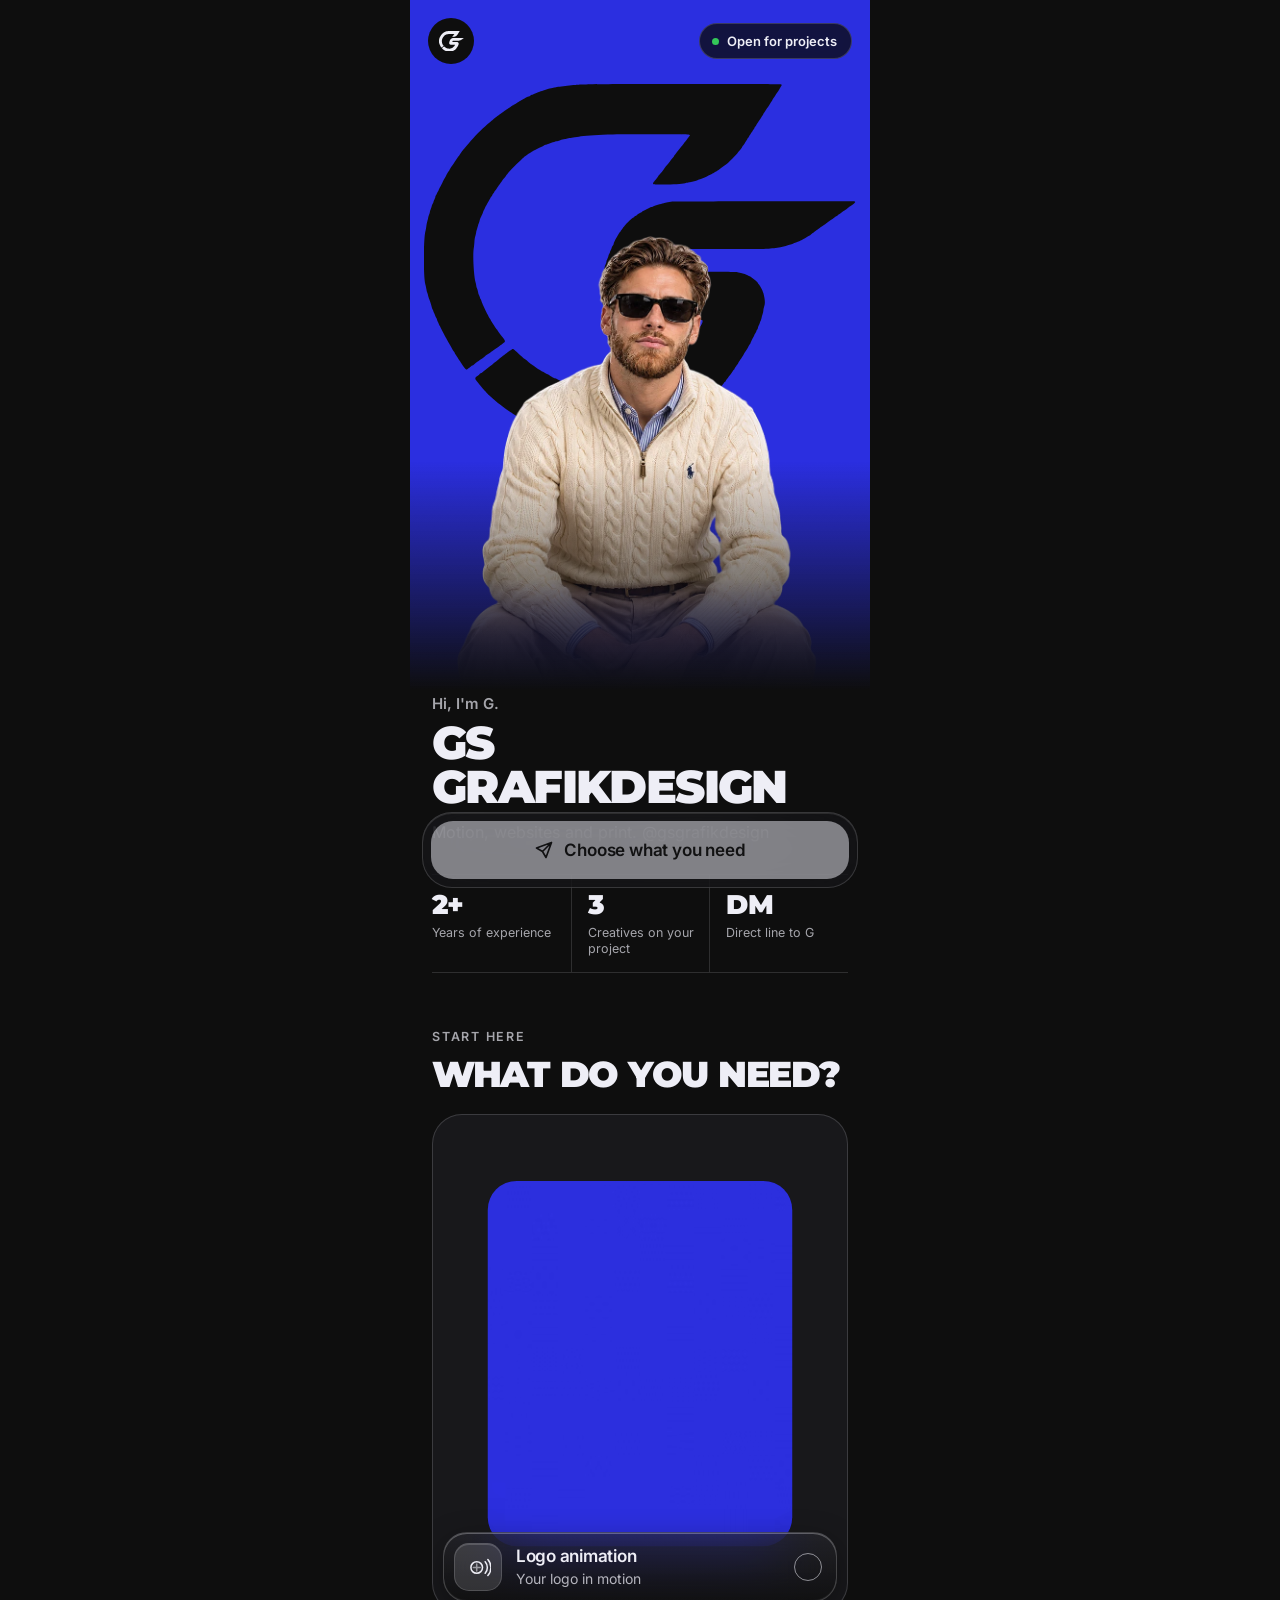
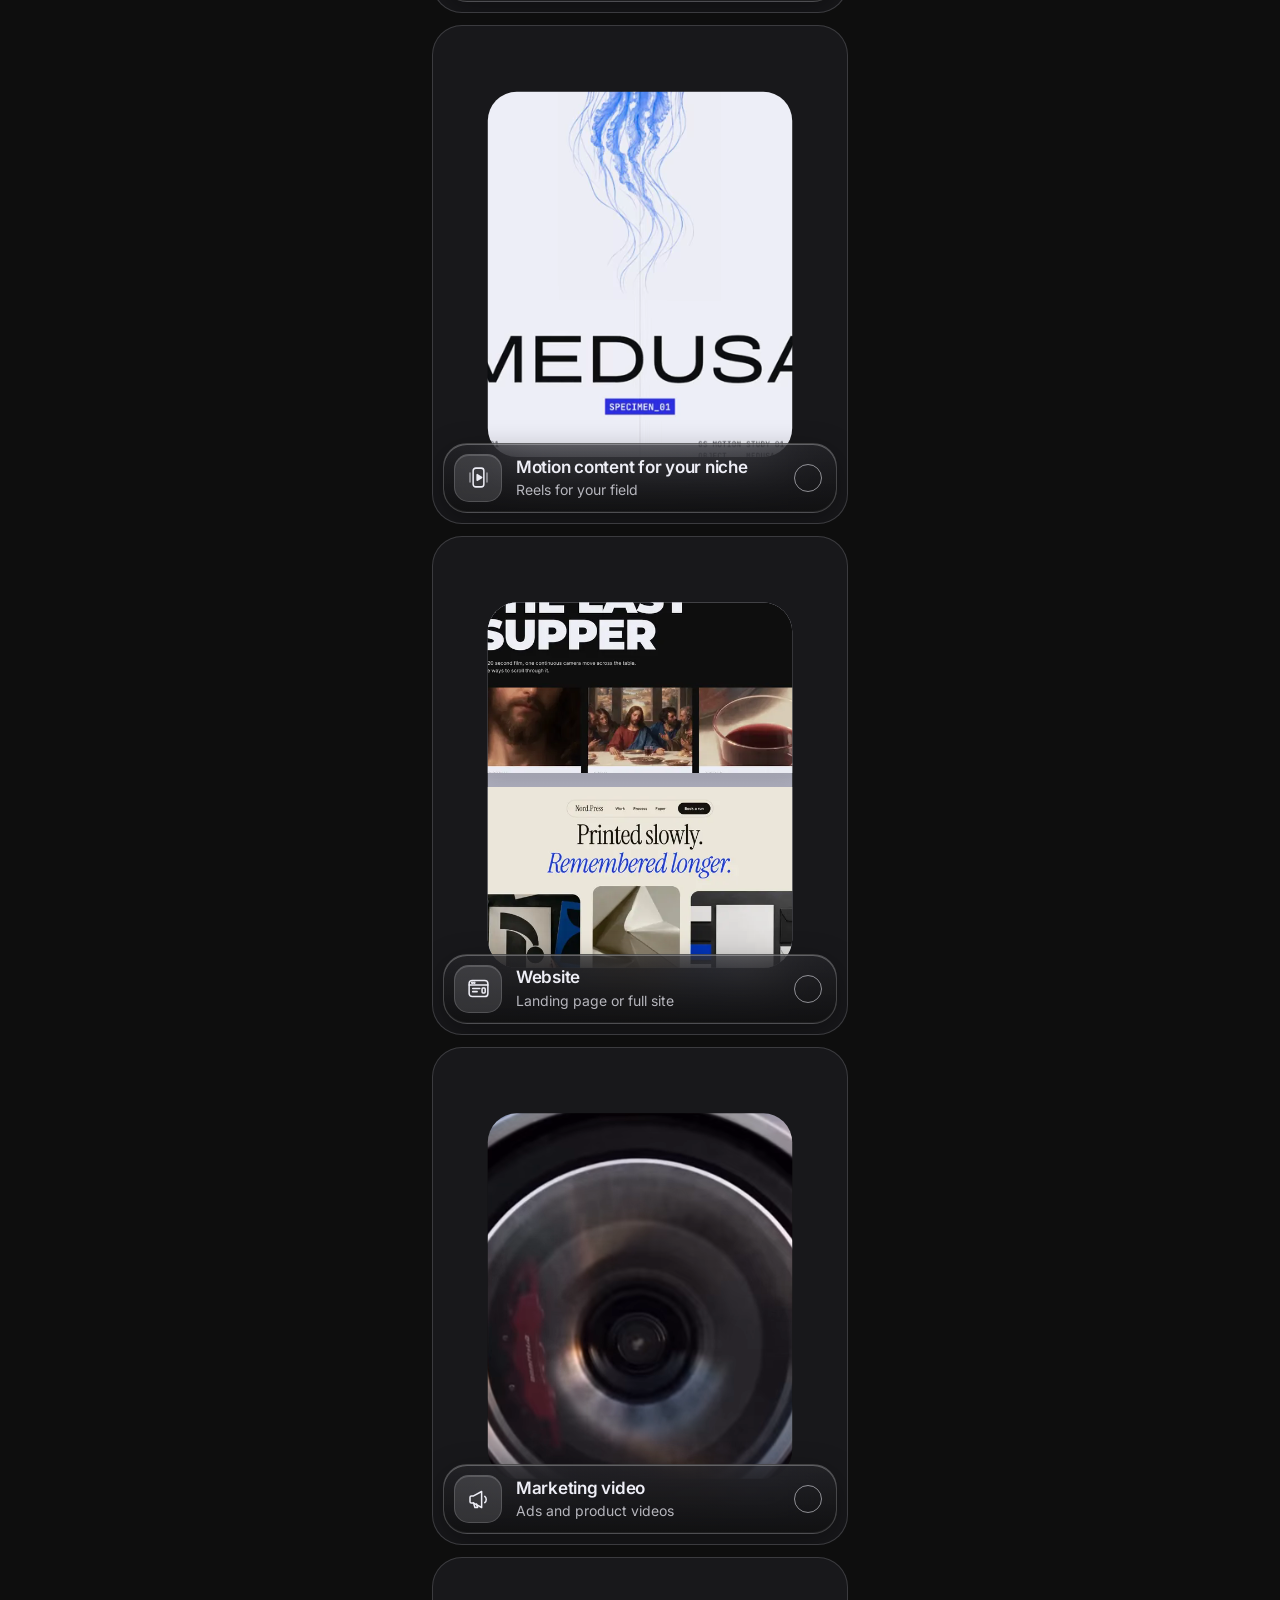
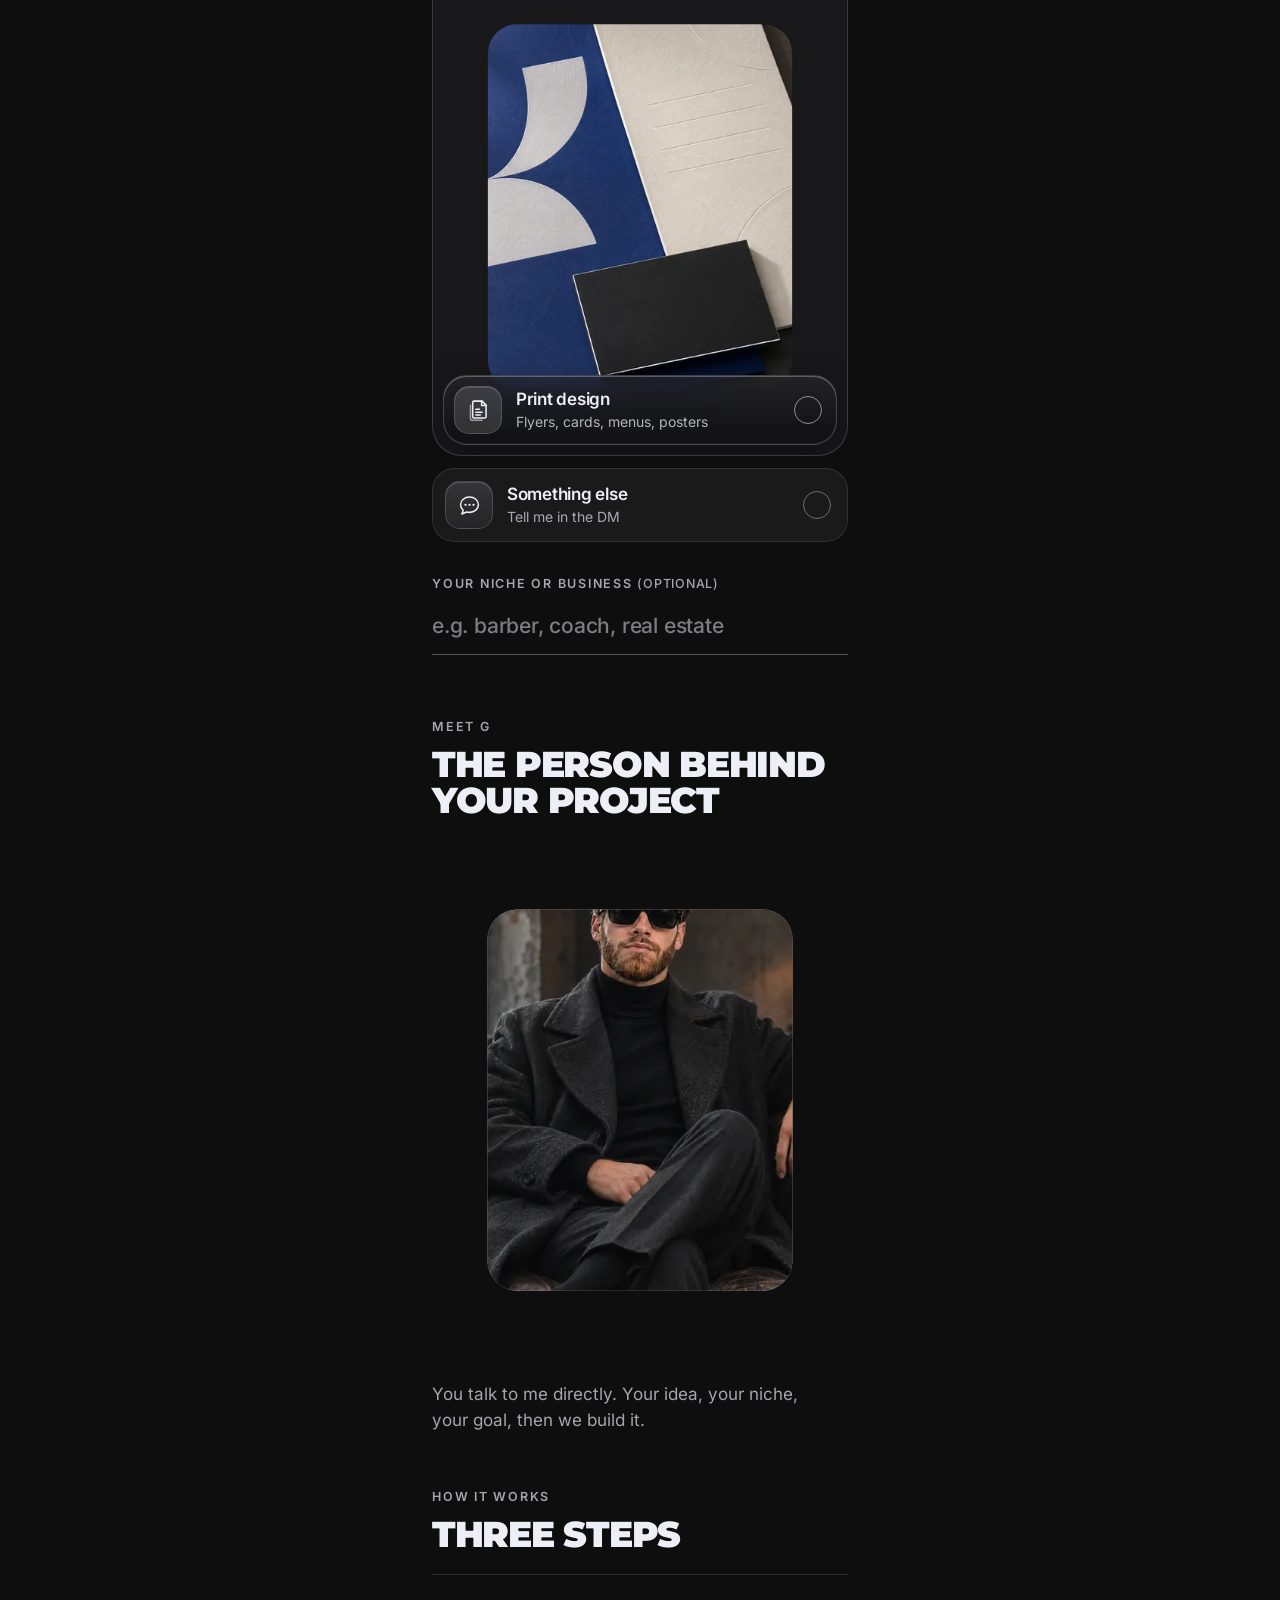
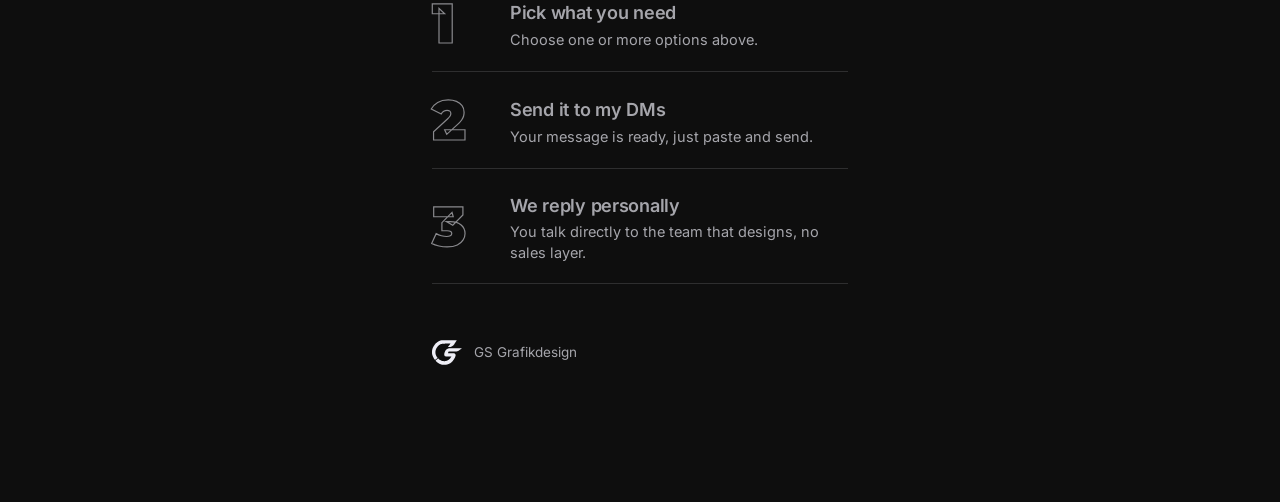
==== commit 0052d844: "Link in bio v3.3: all websites, real print photo, only armchair photo Co-Authored-By: Claude Sonnet " ====
--- a/docs/index.html
+++ b/docs/index.html
@@ -91,8 +91,8 @@
 .card .tick{border-color:rgba(238,238,246,.55)}
 .webs{display:block;padding:0 7%;background:linear-gradient(180deg,#d9d9e6,#bfc0d6);overflow:hidden;transform:none!important}
 .wc{display:flex;flex-direction:column;gap:14px;width:100%;padding-top:14px}
-.wc img{width:100%;height:auto;aspect-ratio:720/446;object-fit:cover;border-radius:12px;display:block;box-shadow:0 14px 34px rgba(14,14,14,.28)}
-.wc.up{animation:wup 22s linear infinite}
+.wc img{width:100%;height:auto;aspect-ratio:8/5;object-fit:cover;border-radius:12px;display:block;box-shadow:0 14px 34px rgba(14,14,14,.28)}
+.wc.up{animation:wup 60s linear infinite}
 @keyframes wup{to{transform:translateY(calc(-50% - 7px))}}
 @keyframes wdn{from{transform:translateY(calc(-50% - 5px))}to{transform:none}}
 .prn{background:#D9D9D9;overflow:hidden;transform:none!important}
@@ -189,9 +189,9 @@
     <div class="list" role="group" aria-labelledby="q">
     <button class="opt card" type="button" data-r data-ph aria-pressed="false" data-v="Logo animation"><span class="media"><video class="mi" muted loop playsinline preload="metadata" poster="media/logo.webp" aria-hidden="true"><source src="media/logo.webm" type="video/webm"><source src="media/logo.mp4" type="video/mp4"></video></span><span class="glass"><span class="ico"><svg viewBox="0 0 28 28" aria-hidden="true"><use href="#o-logo"/></svg></span><span><b>Logo animation</b><small>Your logo in motion</small></span><span class="tick"><svg><use href="#chk"/></svg></span></span></button>
     <button class="opt card" type="button" data-r data-ph aria-pressed="false" data-v="Motion content for my niche"><span class="media"><video class="mi" muted loop playsinline preload="metadata" poster="media/motion.webp" aria-hidden="true"><source src="media/motion.webm" type="video/webm"><source src="media/motion.mp4" type="video/mp4"></video></span><span class="glass"><span class="ico"><svg viewBox="0 0 28 28" aria-hidden="true"><use href="#o-motion"/></svg></span><span><b>Motion content for your niche</b><small>Reels for your field</small></span><span class="tick"><svg><use href="#chk"/></svg></span></span></button>
-    <button class="opt card" type="button" data-r data-ph aria-pressed="false" data-v="Website"><span class="media"><div class="mi webs" aria-hidden="true"><div class="wc up"><img src="[data-uri]" alt="" width="720" height="446" loading="lazy"><img src="[data-uri]" alt="" width="720" height="446" loading="lazy"><img src="[data-uri]" alt="" width="720" height="446" loading="lazy"><img src="[data-uri]" alt="" width="720" height="446" loading="lazy"><img src="[data-uri]" alt="" width="720" height="446" loading="lazy"><img src="[data-uri]" alt="" width="720" height="446" loading="lazy"><img src="[data-uri]" alt="" width="720" height="446" loading="lazy"><img src="[data-uri]" alt="" width="720" height="446" loading="lazy"></div></div></span><span class="glass"><span class="ico"><svg viewBox="0 0 28 28" aria-hidden="true"><use href="#o-web"/></svg></span><span><b>Website</b><small>Landing page or full site</small></span><span class="tick"><svg><use href="#chk"/></svg></span></span></button>
+    <button class="opt card" type="button" data-r data-ph aria-pressed="false" data-v="Website"><span class="media"><div class="mi webs" aria-hidden="true"><div class="wc up"><img src="media/s-ls.webp" alt="" width="640" height="400" loading="lazy"><img src="media/s-t3-nord.webp" alt="" width="640" height="400" loading="lazy"><img src="media/s-pt-a.webp" alt="" width="640" height="400" loading="lazy"><img src="media/s-t2-juw.webp" alt="" width="640" height="400" loading="lazy"><img src="media/s-t3-kern.webp" alt="" width="640" height="400" loading="lazy"><img src="media/s-t3-sable.webp" alt="" width="640" height="400" loading="lazy"><img src="media/s-t2-essen.webp" alt="" width="640" height="400" loading="lazy"><img src="media/s-aeon.webp" alt="" width="640" height="400" loading="lazy"><img src="media/s-lume.webp" alt="" width="640" height="400" loading="lazy"><img src="media/s-nexus-global-trade.webp" alt="" width="640" height="400" loading="lazy"><img src="media/s-oria.webp" alt="" width="640" height="400" loading="lazy"><img src="media/s-neuronaut.webp" alt="" width="640" height="400" loading="lazy"><img src="media/s-madeto.webp" alt="" width="640" height="400" loading="lazy"><img src="media/s-gargantua-event-horizon.webp" alt="" width="640" height="400" loading="lazy"><img src="media/s-t2-imm.webp" alt="" width="640" height="400" loading="lazy"><img src="media/s-lt-index.webp" alt="" width="640" height="400" loading="lazy"><img src="media/s-pf-c.webp" alt="" width="640" height="400" loading="lazy"><img src="media/s-ls.webp" alt="" width="640" height="400" loading="lazy"><img src="media/s-t3-nord.webp" alt="" width="640" height="400" loading="lazy"><img src="media/s-pt-a.webp" alt="" width="640" height="400" loading="lazy"><img src="media/s-t2-juw.webp" alt="" width="640" height="400" loading="lazy"><img src="media/s-t3-kern.webp" alt="" width="640" height="400" loading="lazy"><img src="media/s-t3-sable.webp" alt="" width="640" height="400" loading="lazy"><img src="media/s-t2-essen.webp" alt="" width="640" height="400" loading="lazy"><img src="media/s-aeon.webp" alt="" width="640" height="400" loading="lazy"><img src="media/s-lume.webp" alt="" width="640" height="400" loading="lazy"><img src="media/s-nexus-global-trade.webp" alt="" width="640" height="400" loading="lazy"><img src="media/s-oria.webp" alt="" width="640" height="400" loading="lazy"><img src="media/s-neuronaut.webp" alt="" width="640" height="400" loading="lazy"><img src="media/s-madeto.webp" alt="" width="640" height="400" loading="lazy"><img src="media/s-gargantua-event-horizon.webp" alt="" width="640" height="400" loading="lazy"><img src="media/s-t2-imm.webp" alt="" width="640" height="400" loading="lazy"><img src="media/s-lt-index.webp" alt="" width="640" height="400" loading="lazy"><img src="media/s-pf-c.webp" alt="" width="640" height="400" loading="lazy"></div></div></span><span class="glass"><span class="ico"><svg viewBox="0 0 28 28" aria-hidden="true"><use href="#o-web"/></svg></span><span><b>Website</b><small>Landing page or full site</small></span><span class="tick"><svg><use href="#chk"/></svg></span></span></button>
     <button class="opt card" type="button" data-r data-ph aria-pressed="false" data-v="Marketing video"><span class="media"><video class="mi" muted loop playsinline preload="metadata" poster="media/ad.webp" aria-hidden="true"><source src="media/ad.webm" type="video/webm"><source src="media/ad.mp4" type="video/mp4"></video></span><span class="glass"><span class="ico"><svg viewBox="0 0 28 28" aria-hidden="true"><use href="#o-ad"/></svg></span><span><b>Marketing video</b><small>Ads and product videos</small></span><span class="tick"><svg><use href="#chk"/></svg></span></span></button>
-    <button class="opt card" type="button" data-r data-ph aria-pressed="false" data-v="Print design"><span class="media"><div class="mi prn" aria-hidden="true"><div class="pp poster"><svg viewBox="0 0 440 367"><use href="#gs"/></svg><i>Poster</i></div><div class="pp menu"><b>Menu</b><u></u><u></u><u></u><u></u><u class="s"></u></div><div class="pp bcard"><svg viewBox="0 0 440 367"><use href="#gs"/></svg></div></div></span><span class="glass"><span class="ico"><svg viewBox="0 0 28 28" aria-hidden="true"><use href="#o-print"/></svg></span><span><b>Print design</b><small>Flyers, cards, menus, posters</small></span><span class="tick"><svg><use href="#chk"/></svg></span></span></button>
+    <button class="opt card" type="button" data-r data-ph aria-pressed="false" data-v="Print design"><span class="media"><img class="mi" src="[data-uri]" alt="" width="640" height="800" loading="lazy"></span><span class="glass"><span class="ico"><svg viewBox="0 0 28 28" aria-hidden="true"><use href="#o-print"/></svg></span><span><b>Print design</b><small>Flyers, cards, menus, posters</small></span><span class="tick"><svg><use href="#chk"/></svg></span></span></button>
     <button class="opt" type="button" data-r aria-pressed="false" data-v="Something else"><span class="ico"><svg viewBox="0 0 28 28" aria-hidden="true"><use href="#o-chat"/></svg></span><span><b>Something else</b><small>Tell me in the DM</small></span><span class="tick"><svg><use href="#chk"/></svg></span></button>
     </div>
 
@@ -205,8 +205,6 @@
       <h2 id="mt" data-r>The person behind your project</h2>
       <figure class="ph" data-ph><img class="mi" src="[data-uri]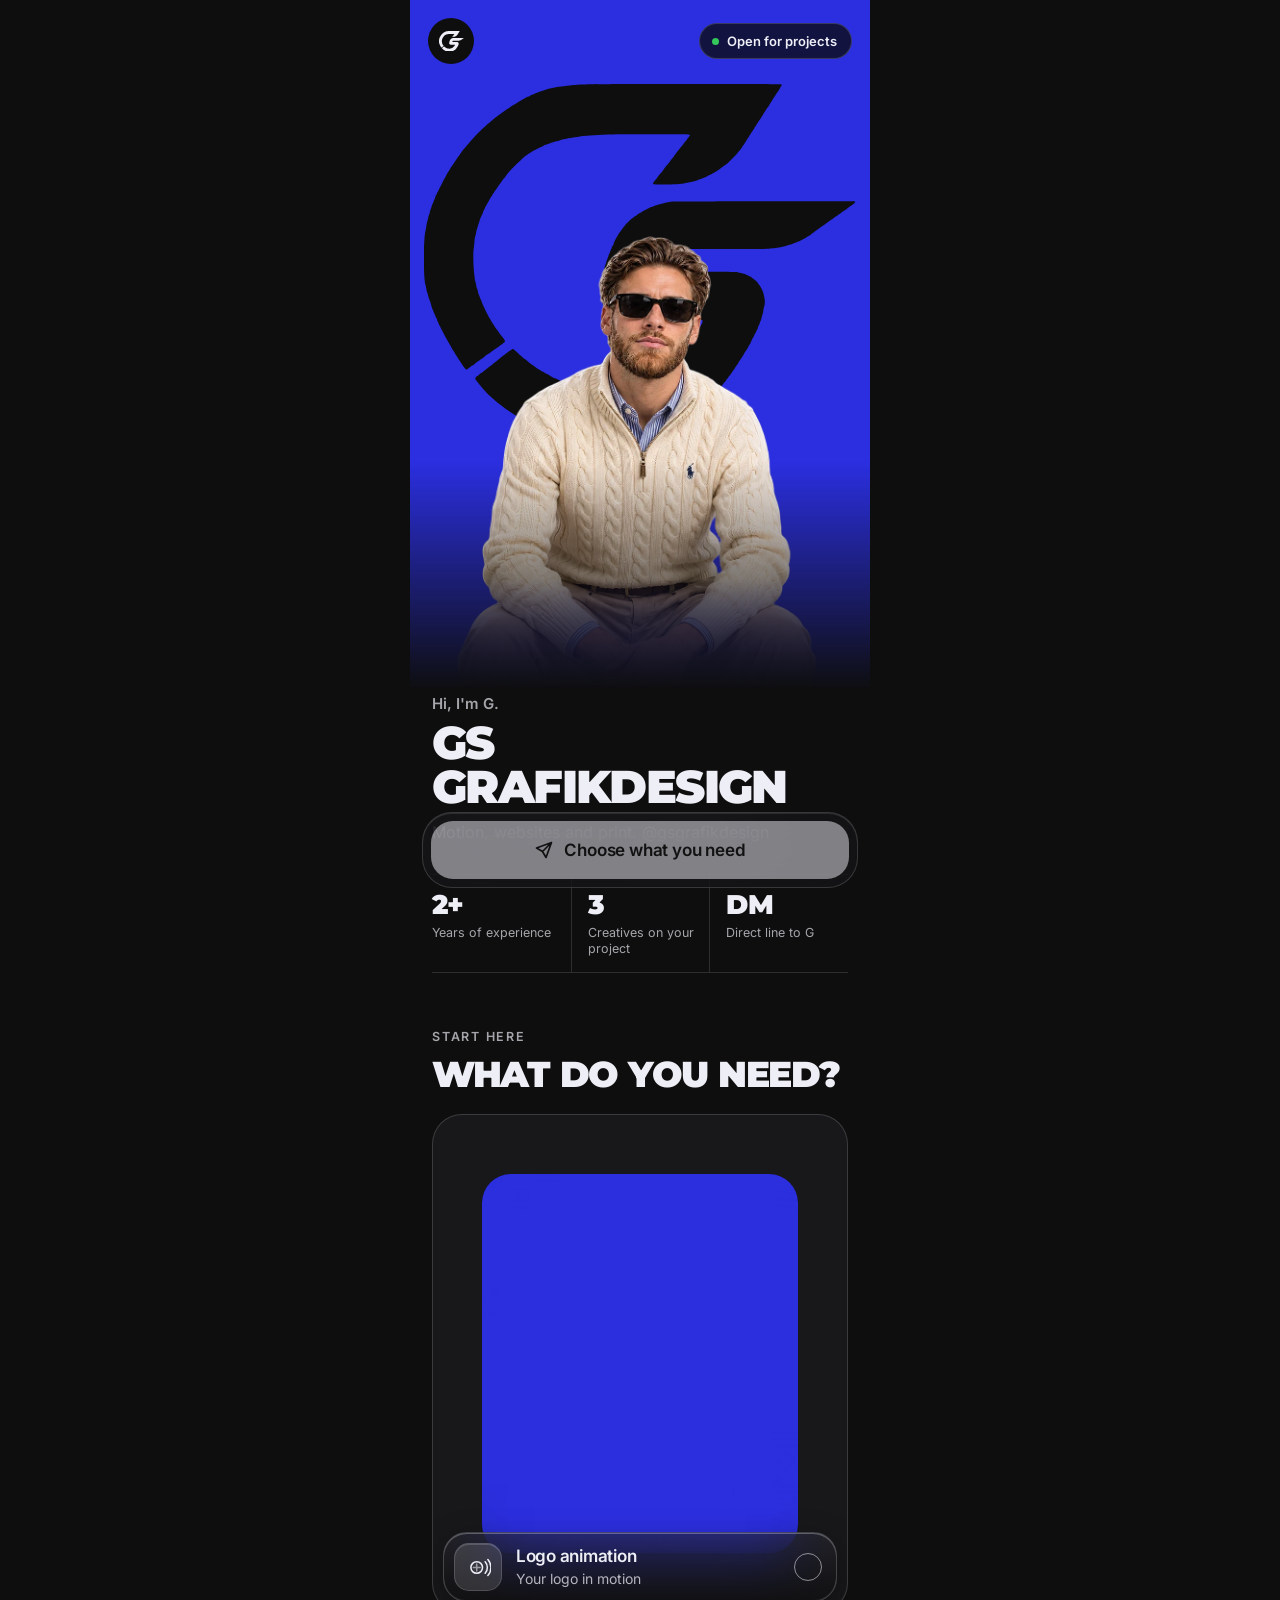
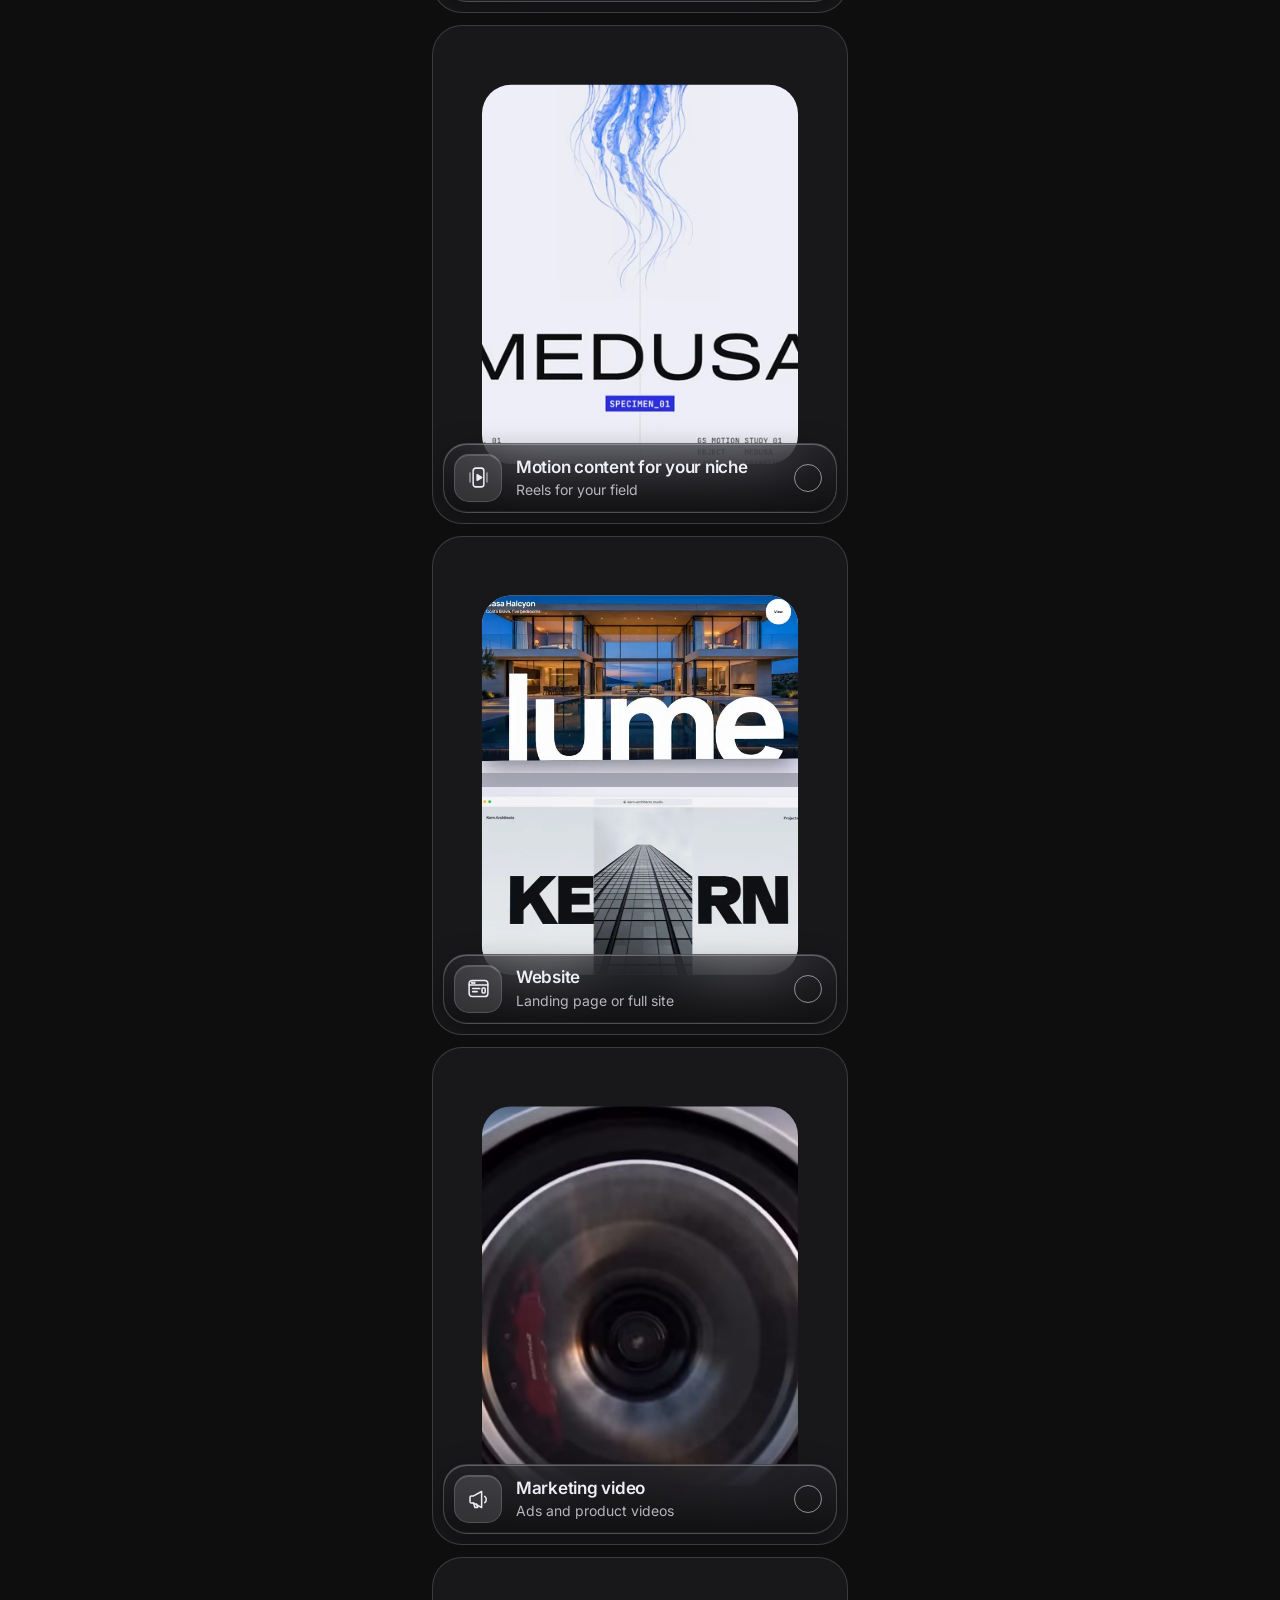
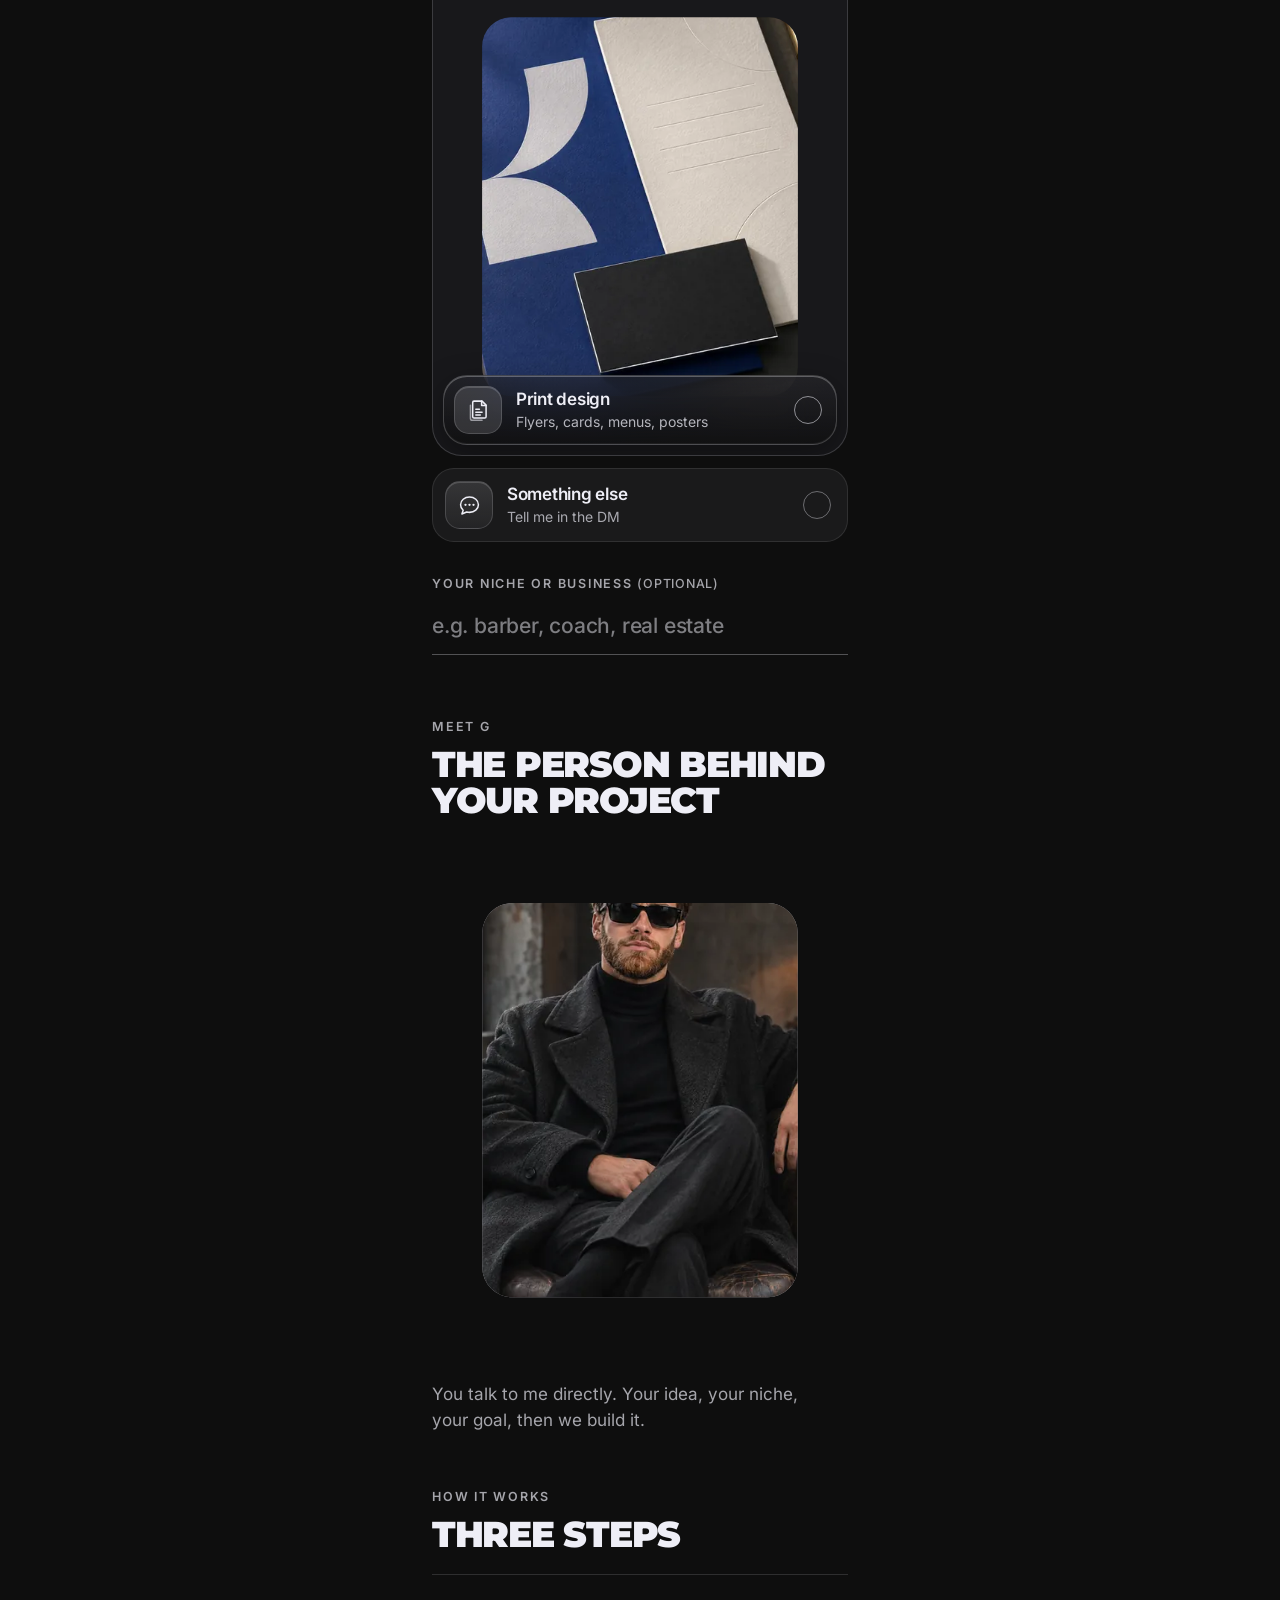
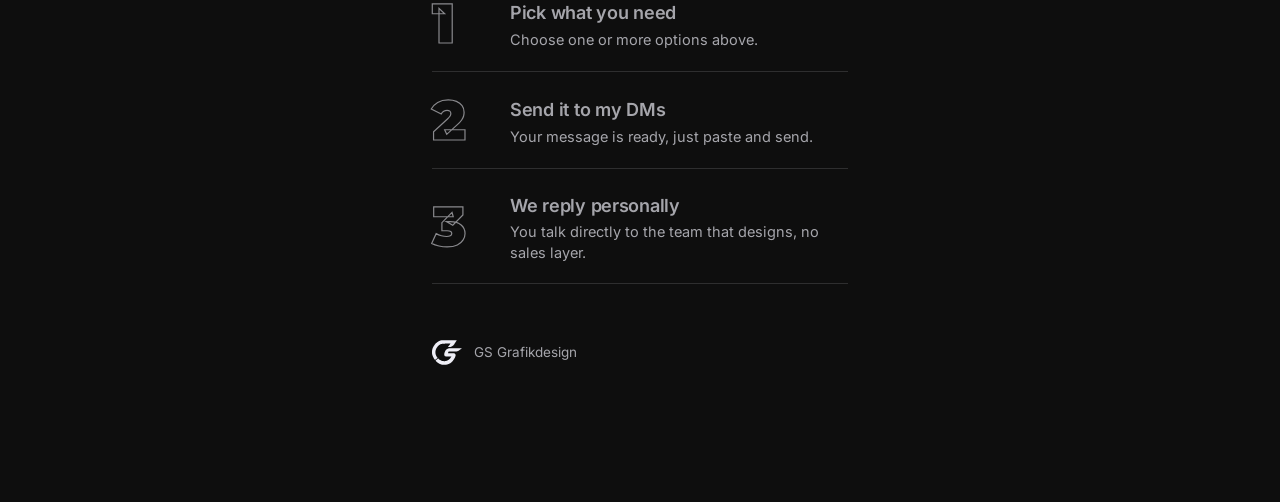
==== commit 2fb72216: "Link in bio v3.4: website card back to the four premium sites Co-Authored-By: Claude Sonnet 5.5 <nor" ====
--- a/docs/index.html
+++ b/docs/index.html
@@ -92,7 +92,7 @@
 .webs{display:block;padding:0 7%;background:linear-gradient(180deg,#d9d9e6,#bfc0d6);overflow:hidden;transform:none!important}
 .wc{display:flex;flex-direction:column;gap:14px;width:100%;padding-top:14px}
 .wc img{width:100%;height:auto;aspect-ratio:8/5;object-fit:cover;border-radius:12px;display:block;box-shadow:0 14px 34px rgba(14,14,14,.28)}
-.wc.up{animation:wup 60s linear infinite}
+.wc.up{animation:wup 20s linear infinite}
 @keyframes wup{to{transform:translateY(calc(-50% - 7px))}}
 @keyframes wdn{from{transform:translateY(calc(-50% - 5px))}to{transform:none}}
 .prn{background:#D9D9D9;overflow:hidden;transform:none!important}
@@ -189,9 +189,9 @@
     <div class="list" role="group" aria-labelledby="q">
     <button class="opt card" type="button" data-r data-ph aria-pressed="false" data-v="Logo animation"><span class="media"><video class="mi" muted loop playsinline preload="metadata" poster="media/logo.webp" aria-hidden="true"><source src="media/logo.webm" type="video/webm"><source src="media/logo.mp4" type="video/mp4"></video></span><span class="glass"><span class="ico"><svg viewBox="0 0 28 28" aria-hidden="true"><use href="#o-logo"/></svg></span><span><b>Logo animation</b><small>Your logo in motion</small></span><span class="tick"><svg><use href="#chk"/></svg></span></span></button>
     <button class="opt card" type="button" data-r data-ph aria-pressed="false" data-v="Motion content for my niche"><span class="media"><video class="mi" muted loop playsinline preload="metadata" poster="media/motion.webp" aria-hidden="true"><source src="media/motion.webm" type="video/webm"><source src="media/motion.mp4" type="video/mp4"></video></span><span class="glass"><span class="ico"><svg viewBox="0 0 28 28" aria-hidden="true"><use href="#o-motion"/></svg></span><span><b>Motion content for your niche</b><small>Reels for your field</small></span><span class="tick"><svg><use href="#chk"/></svg></span></span></button>
-    <button class="opt card" type="button" data-r data-ph aria-pressed="false" data-v="Website"><span class="media"><div class="mi webs" aria-hidden="true"><div class="wc up"><img src="media/s-ls.webp" alt="" width="640" height="400" loading="lazy"><img src="media/s-t3-nord.webp" alt="" width="640" height="400" loading="lazy"><img src="media/s-pt-a.webp" alt="" width="640" height="400" loading="lazy"><img src="media/s-t2-juw.webp" alt="" width="640" height="400" loading="lazy"><img src="media/s-t3-kern.webp" alt="" width="640" height="400" loading="lazy"><img src="media/s-t3-sable.webp" alt="" width="640" height="400" loading="lazy"><img src="media/s-t2-essen.webp" alt="" width="640" height="400" loading="lazy"><img src="media/s-aeon.webp" alt="" width="640" height="400" loading="lazy"><img src="media/s-lume.webp" alt="" width="640" height="400" loading="lazy"><img src="media/s-nexus-global-trade.webp" alt="" width="640" height="400" loading="lazy"><img src="media/s-oria.webp" alt="" width="640" height="400" loading="lazy"><img src="media/s-neuronaut.webp" alt="" width="640" height="400" loading="lazy"><img src="media/s-madeto.webp" alt="" width="640" height="400" loading="lazy"><img src="media/s-gargantua-event-horizon.webp" alt="" width="640" height="400" loading="lazy"><img src="media/s-t2-imm.webp" alt="" width="640" height="400" loading="lazy"><img src="media/s-lt-index.webp" alt="" width="640" height="400" loading="lazy"><img src="media/s-pf-c.webp" alt="" width="640" height="400" loading="lazy"><img src="media/s-ls.webp" alt="" width="640" height="400" loading="lazy"><img src="media/s-t3-nord.webp" alt="" width="640" height="400" loading="lazy"><img src="media/s-pt-a.webp" alt="" width="640" height="400" loading="lazy"><img src="media/s-t2-juw.webp" alt="" width="640" height="400" loading="lazy"><img src="media/s-t3-kern.webp" alt="" width="640" height="400" loading="lazy"><img src="media/s-t3-sable.webp" alt="" width="640" height="400" loading="lazy"><img src="media/s-t2-essen.webp" alt="" width="640" height="400" loading="lazy"><img src="media/s-aeon.webp" alt="" width="640" height="400" loading="lazy"><img src="media/s-lume.webp" alt="" width="640" height="400" loading="lazy"><img src="media/s-nexus-global-trade.webp" alt="" width="640" height="400" loading="lazy"><img src="media/s-oria.webp" alt="" width="640" height="400" loading="lazy"><img src="media/s-neuronaut.webp" alt="" width="640" height="400" loading="lazy"><img src="media/s-madeto.webp" alt="" width="640" height="400" loading="lazy"><img src="media/s-gargantua-event-horizon.webp" alt="" width="640" height="400" loading="lazy"><img src="media/s-t2-imm.webp" alt="" width="640" height="400" loading="lazy"><img src="media/s-lt-index.webp" alt="" width="640" height="400" loading="lazy"><img src="media/s-pf-c.webp" alt="" width="640" height="400" loading="lazy"></div></div></span><span class="glass"><span class="ico"><svg viewBox="0 0 28 28" aria-hidden="true"><use href="#o-web"/></svg></span><span><b>Website</b><small>Landing page or full site</small></span><span class="tick"><svg><use href="#chk"/></svg></span></span></button>
+    <button class="opt card" type="button" data-r data-ph aria-pressed="false" data-v="Website"><span class="media"><div class="mi webs" aria-hidden="true"><div class="wc up"><img src="media/s-lume.webp" alt="" width="640" height="400" loading="lazy"><img src="media/s-kern.webp" alt="" width="640" height="400" loading="lazy"><img src="media/s-oria.webp" alt="" width="640" height="400" loading="lazy"><img src="media/s-madeto.webp" alt="" width="640" height="400" loading="lazy"><img src="media/s-lume.webp" alt="" width="640" height="400" loading="lazy"><img src="media/s-kern.webp" alt="" width="640" height="400" loading="lazy"><img src="media/s-oria.webp" alt="" width="640" height="400" loading="lazy"><img src="media/s-madeto.webp" alt="" width="640" height="400" loading="lazy"></div></div></span><span class="glass"><span class="ico"><svg viewBox="0 0 28 28" aria-hidden="true"><use href="#o-web"/></svg></span><span><b>Website</b><small>Landing page or full site</small></span><span class="tick"><svg><use href="#chk"/></svg></span></span></button>
     <button class="opt card" type="button" data-r data-ph aria-pressed="false" data-v="Marketing video"><span class="media"><video class="mi" muted loop playsinline preload="metadata" poster="media/ad.webp" aria-hidden="true"><source src="media/ad.webm" type="video/webm"><source src="media/ad.mp4" type="video/mp4"></video></span><span class="glass"><span class="ico"><svg viewBox="0 0 28 28" aria-hidden="true"><use href="#o-ad"/></svg></span><span><b>Marketing video</b><small>Ads and product videos</small></span><span class="tick"><svg><use href="#chk"/></svg></span></span></button>
-    <button class="opt card" type="button" data-r data-ph aria-pressed="false" data-v="Print design"><span class="media"><img class="mi" src="[data-uri]" alt="" width="640" height="800" loading="lazy"></span><span class="glass"><span class="ico"><svg viewBox="0 0 28 28" aria-hidden="true"><use href="#o-print"/></svg></span><span><b>Print design</b><small>Flyers, cards, menus, posters</small></span><span class="tick"><svg><use href="#chk"/></svg></span></span></button>
+    <button class="opt card" type="button" data-r data-ph aria-pressed="false" data-v="Print design"><span class="media"><img class="mi" src="[data-uri]" alt="" width="640" height="800" loading="lazy"></span><span class="glass"><span class="ico"><svg viewBox="0 0 28 28" aria-hidden="true"><use href="#o-print"/></svg></span><span><b>Print design</b><small>Flyers, cards, menus, posters</small></span><span class="tick"><svg><use href="#chk"/></svg></span></span></button>
     <button class="opt" type="button" data-r aria-pressed="false" data-v="Something else"><span class="ico"><svg viewBox="0 0 28 28" aria-hidden="true"><use href="#o-chat"/></svg></span><span><b>Something else</b><small>Tell me in the DM</small></span><span class="tick"><svg><use href="#chk"/></svg></span></button>
     </div>
 
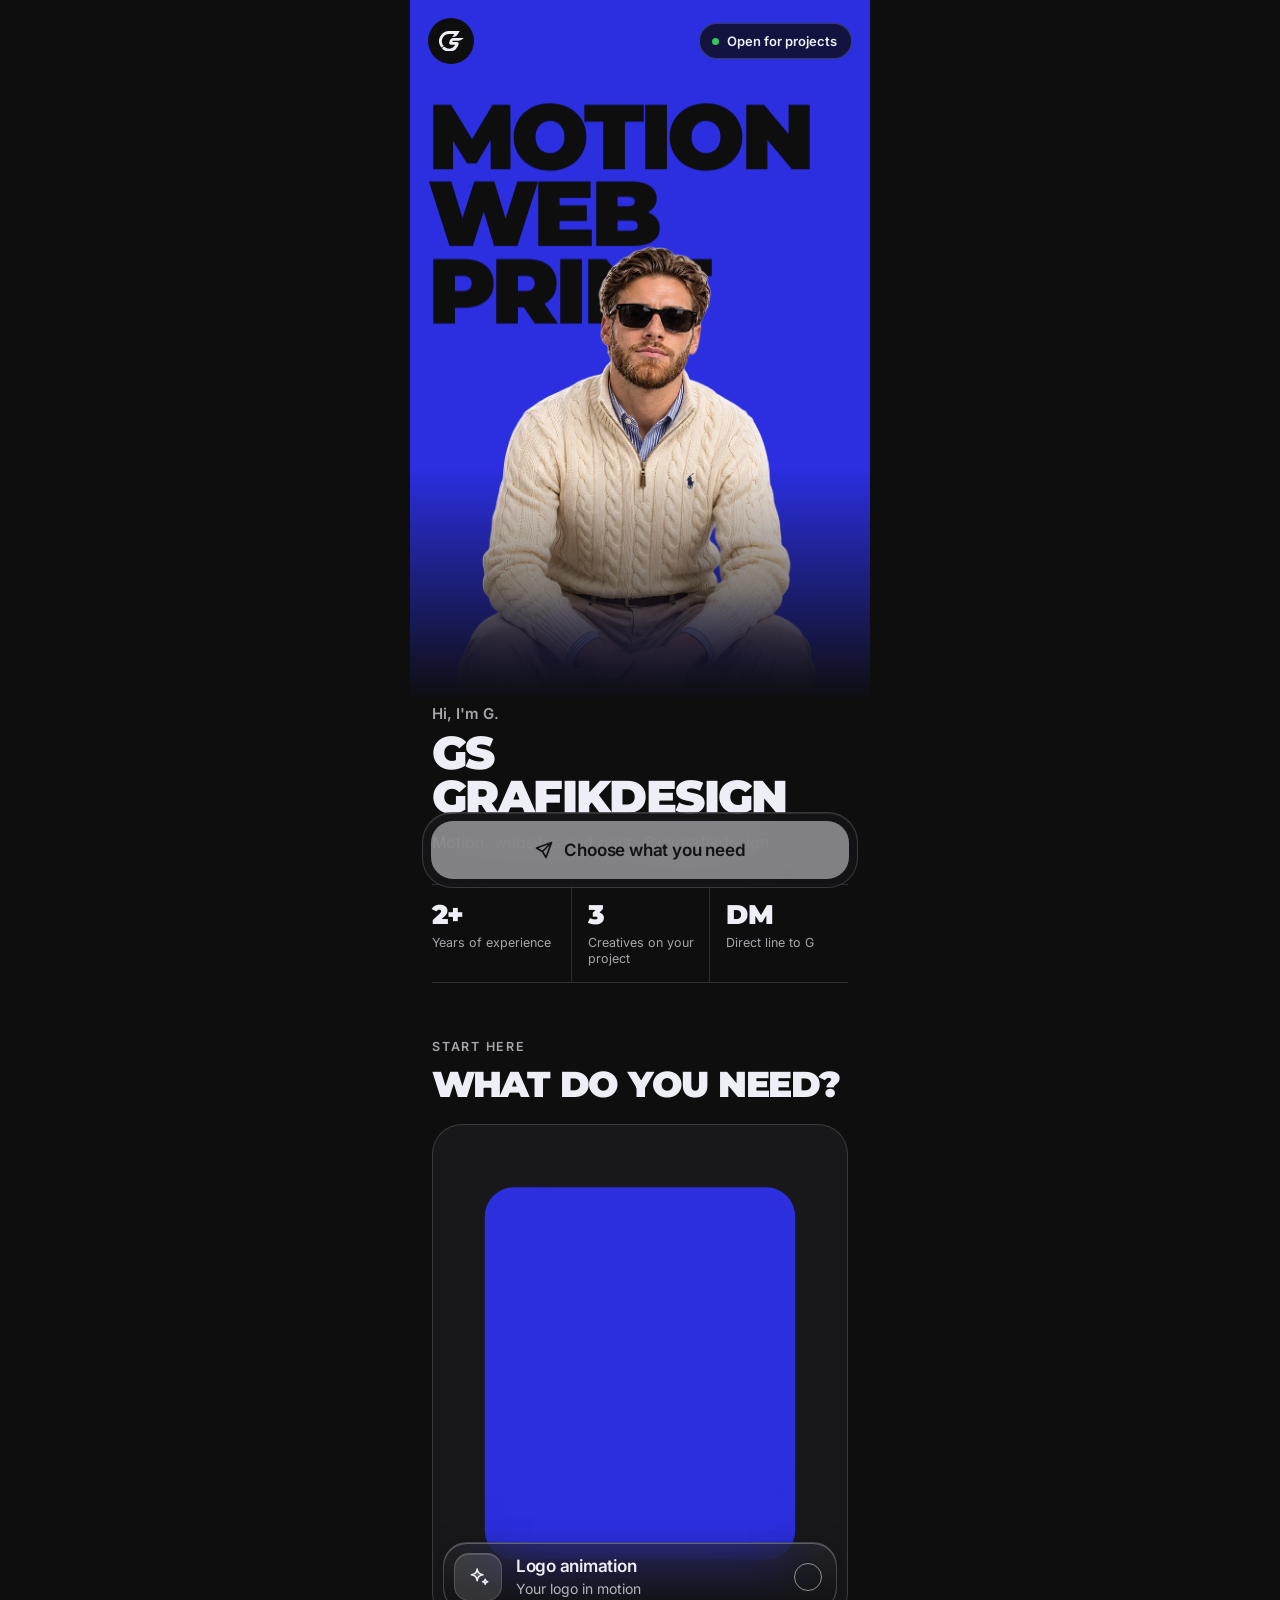
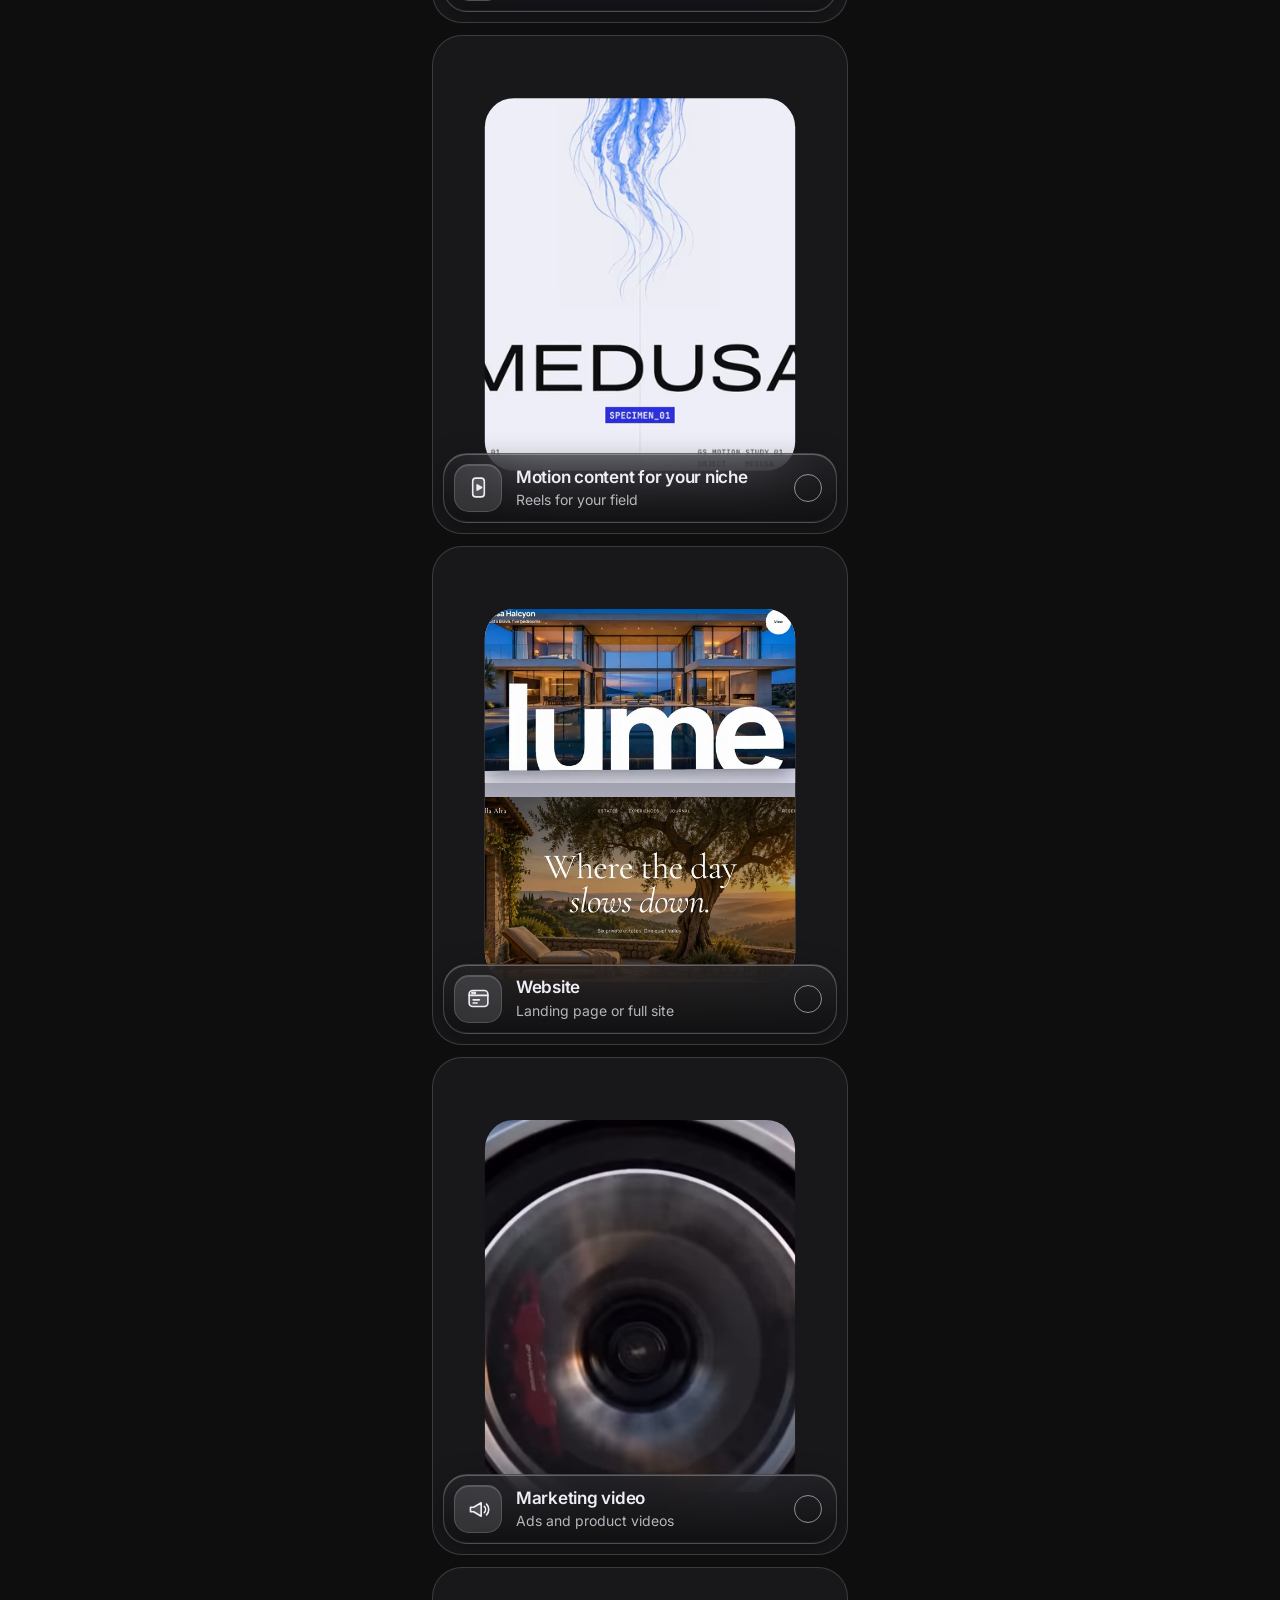
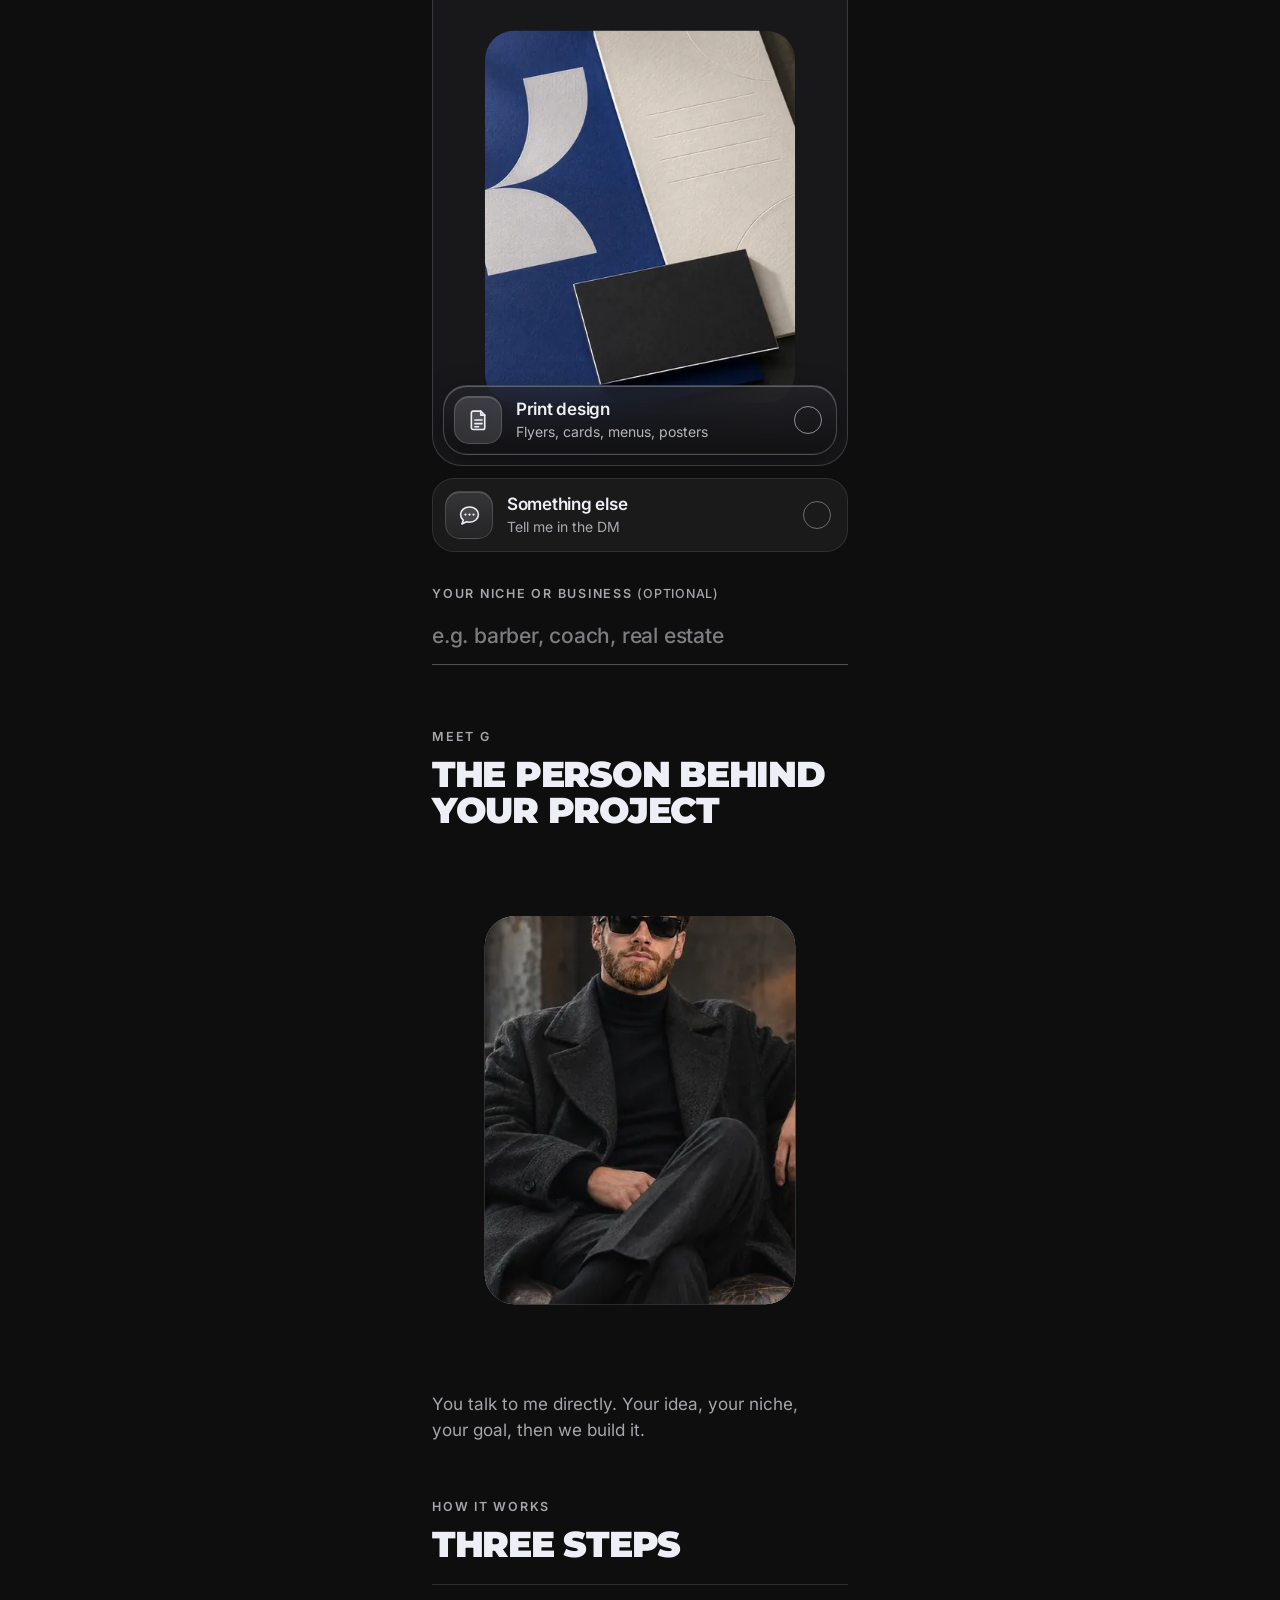
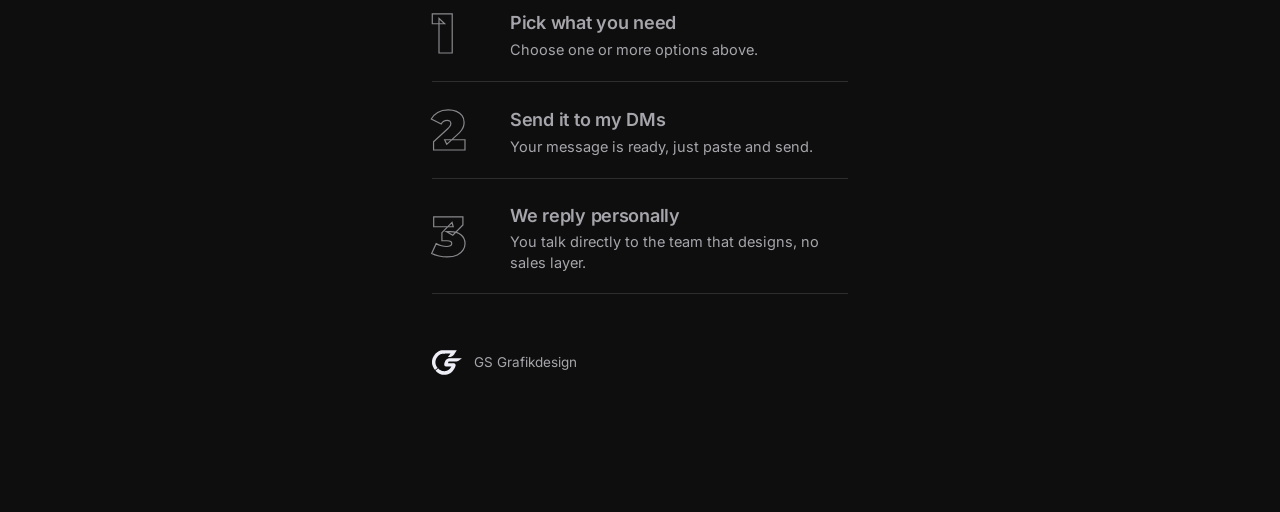
==== commit eecafe59: "Link in bio v3.5: new hero, new icons, 10 premium site heroes Co-Authored-By: Claude Sonnet 5.5 <nor" ====
--- a/docs/index.html
+++ b/docs/index.html
@@ -26,8 +26,8 @@
 .wrap{max-width:460px;margin:0 auto;min-height:100dvh;padding-bottom:calc(var(--sb) + 124px)}
 .sec{padding:0 22px}
 /* hero */
-.hero{position:relative;height:clamp(560px,166vw,700px);background:var(--signal);overflow:hidden;isolation:isolate}
-.word{position:absolute;left:3%;right:3%;top:calc(var(--st) + 82px);z-index:0;color:var(--ink);transform:translateY(var(--wy,0px)) scale(var(--ws,1));user-select:none}.word svg{display:block;width:100%;height:auto}
+.hero{position:relative;height:clamp(540px,calc(100svh - 190px),760px);background:var(--signal);overflow:hidden;isolation:isolate}
+.word{position:absolute;left:18px;right:18px;top:calc(var(--st) + 82px);z-index:0;color:var(--ink);font-family:var(--disp);font-weight:900;font-size:min(20.4vw,92px);line-height:.84;letter-spacing:-.045em;text-transform:uppercase;transform:translateY(var(--wy,0px)) scale(var(--ws,1));transform-origin:0 0;user-select:none}.word span{display:block}.handle-t{font-size:14px;font-weight:600;color:var(--paper);letter-spacing:.01em}
 .cut{position:absolute;left:50%;bottom:0;width:min(80%,380px);height:auto;z-index:1;display:block;transform:translateX(-50%) translateY(var(--py,0px)) scale(var(--hs,1));transform-origin:50% 100%;-webkit-mask-image:linear-gradient(#000 74%,transparent 99%);mask-image:linear-gradient(#000 74%,transparent 99%);will-change:transform}
 .hero::after{content:"";position:absolute;left:0;right:0;bottom:0;height:34%;z-index:2;background:linear-gradient(to bottom,rgba(14,14,14,0),var(--ink) 96%);pointer-events:none}
 .tb{position:absolute;z-index:3;left:18px;right:18px;top:calc(var(--st) + 18px);display:flex;justify-content:space-between;align-items:center}
@@ -92,7 +92,7 @@
 .webs{display:block;padding:0 7%;background:linear-gradient(180deg,#d9d9e6,#bfc0d6);overflow:hidden;transform:none!important}
 .wc{display:flex;flex-direction:column;gap:14px;width:100%;padding-top:14px}
 .wc img{width:100%;height:auto;aspect-ratio:8/5;object-fit:cover;border-radius:12px;display:block;box-shadow:0 14px 34px rgba(14,14,14,.28)}
-.wc.up{animation:wup 20s linear infinite}
+.wc.up{animation:wup 45s linear infinite}
 @keyframes wup{to{transform:translateY(calc(-50% - 7px))}}
 @keyframes wdn{from{transform:translateY(calc(-50% - 5px))}to{transform:none}}
 .prn{background:#D9D9D9;overflow:hidden;transform:none!important}
@@ -139,35 +139,35 @@
 .js [data-r].in{opacity:1;transform:none}
 .js .opt[data-r].in{transition:opacity .8s var(--ease) var(--d,0ms),transform 1s var(--ease) var(--d,0ms),background-color .45s var(--ease),color .45s var(--ease)}
 .js .cut{animation:cutIn 1.4s .1s var(--ease) both}
-.js .word{animation:wordIn 1.6s var(--ease) both}
+.js .word span{animation:wordIn 1.2s var(--ease) both}.js .word span:nth-child(2){animation-delay:.09s}.js .word span:nth-child(3){animation-delay:.18s}
 .js .tb,.js .ident>*{animation:capIn 1s .35s var(--ease) both}
 .js .ident>*:nth-child(2){animation-delay:.45s}.js .ident>*:nth-child(3){animation-delay:.55s}
 .js .bar{animation:barIn 1s .9s var(--ease) both}
 @keyframes cutIn{from{opacity:0;transform:translateX(-50%) translateY(60px) scale(1.04)}to{opacity:1;transform:translateX(-50%)}}
-@keyframes wordIn{from{opacity:0;transform:translateY(-30px) scale(1.06)}to{opacity:1;transform:none}}
+@keyframes wordIn{from{opacity:0;transform:translateX(-40px) scale(1.12);filter:blur(10px)}to{opacity:1;transform:none;filter:none}}
 @keyframes capIn{from{opacity:0;transform:translateY(14px)}to{opacity:1;transform:none}}
 @keyframes barIn{from{opacity:0;transform:translateY(40px)}to{opacity:1;transform:none}}
 .pill i{animation:breathe 2.4s ease-in-out infinite}
 @keyframes breathe{50%{opacity:.35}}
-@media (prefers-reduced-motion:reduce){.js [data-r]{opacity:1!important;transform:none!important}.cut,.word{transform:translateX(-50%)!important}.word{transform:none!important}*,*::before,*::after{transition-duration:.01ms!important;animation:none!important}}
+@media (prefers-reduced-motion:reduce){.js [data-r]{opacity:1!important;transform:none!important}.cut{transform:translateX(-50%)!important}.word{transform:none!important}*,*::before,*::after{transition-duration:.01ms!important;animation:none!important}}
 </style>
 </head>
 <body>
 <svg width="0" height="0" style="position:absolute" aria-hidden="true">
   <symbol id="gs" viewBox="496 558 1299 1072"><path fill="currentColor" d="M626.1 1414.9C627.3 1414.3 628.9 1413.2 629.8 1412.5C630.7 1411.7 633.5 1409.5 635.8 1407.6C638.2 1405.6 640.5 1404.0 641.0 1404.0C641.4 1404.0 644.5 1401.9 647.8 1399.2C651.2 1396.6 655.4 1393.5 657.2 1392.2C659.0 1390.9 663.0 1388.1 666.0 1386.0C669.0 1383.8 673.0 1381.0 674.8 1379.8C676.7 1378.5 679.0 1376.6 680.1 1375.5C681.2 1374.4 683.4 1372.8 684.9 1372.0C689.8 1369.4 696.0 1365.0 696.0 1364.2C696.0 1363.7 697.5 1362.6 699.2 1361.7C701.0 1360.7 704.3 1358.6 706.5 1356.9C710.3 1354.1 712.7 1352.3 721.0 1346.5C728.4 1341.2 729.4 1340.4 731.9 1338.4C733.3 1337.2 735.5 1335.8 736.8 1335.1C740.0 1333.4 739.8 1328.1 736.2 1324.0C727.1 1313.2 718.8 1302.4 717.0 1299.0C716.3 1297.6 715.4 1296.3 715.0 1296.0C714.3 1295.5 710.1 1289.4 706.5 1283.5C705.4 1281.8 703.6 1279.0 702.6 1277.4C701.5 1275.8 699.6 1272.9 698.3 1270.9C697.1 1269.0 696.0 1267.0 696.0 1266.6C696.0 1266.2 694.9 1264.4 693.6 1262.7C692.3 1260.9 690.5 1257.9 689.6 1256.0C688.8 1254.1 687.6 1251.8 687.1 1251.0C684.3 1246.5 671.8 1219.4 669.5 1213.0C668.1 1208.9 666.5 1205.1 666.1 1204.5C665.6 1204.0 664.5 1201.0 663.5 1198.0C662.5 1195.0 661.1 1191.6 660.4 1190.5C659.7 1189.4 658.8 1186.0 658.4 1183.0C658.0 1180.0 656.6 1175.2 655.3 1172.5C654.1 1169.8 653.0 1166.1 653.0 1164.5C653.0 1162.8 652.1 1158.3 651.0 1154.5C645.5 1135.7 642.0 1071.1 645.4 1051.5C646.2 1047.1 647.1 1038.3 647.5 1032.0C647.9 1025.1 649.0 1018.5 650.0 1015.5C651.0 1012.8 652.2 1008.0 652.5 1005.0C652.9 1002.0 654.2 996.6 655.5 993.0C656.7 989.4 658.0 984.7 658.4 982.5C658.8 980.3 659.8 977.5 660.6 976.3C661.3 975.1 662.4 972.0 663.0 969.3C664.1 964.6 664.7 962.9 670.9 949.8C672.6 946.1 674.0 942.3 674.0 941.3C674.0 940.3 675.4 937.5 677.0 935.0C678.6 932.5 680.0 929.8 680.0 928.9C680.0 928.1 681.1 925.9 682.5 924.0C683.9 922.1 685.0 920.2 685.0 919.8C685.0 919.3 687.5 914.8 690.5 909.7C693.5 904.7 696.0 900.0 696.0 899.4C696.0 898.8 697.1 897.3 698.5 896.0C699.9 894.7 701.0 893.1 701.0 892.5C701.0 891.8 702.4 889.6 704.0 887.5C705.6 885.4 707.0 883.2 707.0 882.6C707.0 882.1 707.9 880.7 709.1 879.5C710.2 878.4 712.6 875.0 714.5 872.0C716.4 869.0 718.6 865.6 719.4 864.5C723.4 859.3 731.3 848.3 732.3 846.5C732.8 845.4 734.5 843.3 735.9 841.9C737.3 840.5 740.1 837.1 742.0 834.4C743.9 831.7 747.7 826.8 750.4 823.5C757.0 815.3 790.6 782.0 795.5 778.7C797.7 777.2 801.5 774.4 804.0 772.5C806.5 770.6 809.9 768.3 811.5 767.4C813.1 766.5 815.4 765.0 816.5 764.0C818.8 761.9 830.8 755.4 842.5 749.8C846.9 747.7 852.6 744.8 855.3 743.5C857.9 742.1 860.8 741.0 861.7 741.0C862.7 741.0 865.7 739.9 868.5 738.6C874.4 735.8 892.0 730.0 894.7 730.0C895.7 730.0 900.3 728.6 905.0 727.0C909.7 725.4 915.1 724.0 917.0 724.0C918.9 724.0 923.2 723.1 926.6 722.1C929.9 721.0 936.0 719.9 940.1 719.5C944.2 719.2 953.6 717.8 961.0 716.5C976.1 713.8 1008.2 711.3 1047.5 709.9C1061.8 709.4 1123.2 709.1 1184.0 709.2C1307.7 709.5 1298.0 708.8 1291.8 716.9C1290.0 719.2 1287.5 722.6 1286.3 724.3C1285.1 726.1 1283.3 728.4 1282.3 729.5C1281.3 730.6 1278.5 734.2 1276.0 737.5C1273.6 740.8 1271.1 744.0 1270.5 744.7C1270.0 745.3 1267.0 749.1 1264.0 753.0C1261.0 756.9 1255.9 763.3 1252.8 767.2C1249.6 771.1 1247.0 774.7 1247.0 775.2C1247.0 775.7 1245.4 777.6 1243.5 779.6C1241.5 781.5 1239.0 784.6 1237.7 786.4C1233.4 793.0 1223.8 805.0 1223.0 805.0C1222.5 805.0 1221.8 805.9 1221.5 807.0C1221.2 808.1 1218.4 812.0 1215.4 815.6C1212.4 819.3 1210.0 822.5 1210.0 822.9C1210.0 823.2 1207.7 825.8 1205.0 828.7C1202.2 831.6 1200.0 834.3 1200.0 834.7C1200.0 835.6 1189.4 849.3 1186.1 852.6C1184.9 853.8 1184.0 855.4 1184.0 856.2C1184.0 859.8 1185.8 860.0 1214.0 860.0C1244.7 860.0 1269.9 858.6 1280.5 856.3C1284.3 855.5 1289.8 854.3 1292.5 853.8C1295.2 853.3 1300.7 851.9 1304.5 850.9C1308.3 849.8 1313.3 848.4 1315.5 847.9C1317.7 847.3 1322.0 845.8 1325.0 844.6C1328.0 843.3 1334.3 840.8 1339.0 839.0C1343.7 837.2 1348.4 834.9 1349.5 834.0C1350.6 833.1 1353.4 831.7 1355.8 831.0C1358.1 830.3 1360.0 829.4 1360.0 829.0C1360.0 828.6 1362.0 827.5 1364.4 826.6C1366.8 825.7 1369.6 824.0 1370.5 823.0C1371.5 821.9 1372.7 821.0 1373.2 821.0C1373.7 821.0 1377.1 818.9 1380.8 816.3C1393.8 807.3 1400.5 802.5 1402.1 801.0C1403.0 800.2 1405.2 798.4 1407.0 797.0C1410.9 794.1 1433.3 771.6 1437.0 766.9C1438.4 765.1 1440.6 762.3 1442.0 760.6C1447.3 754.0 1450.7 749.4 1451.9 747.2C1452.6 745.9 1453.8 744.1 1454.7 743.2C1456.5 741.1 1465.1 727.6 1467.4 723.2C1468.3 721.4 1469.4 720.0 1469.9 720.0C1470.4 720.0 1471.3 718.6 1471.9 716.9C1472.5 715.2 1474.1 712.5 1475.5 710.8C1476.9 709.2 1478.0 707.3 1478.0 706.6C1478.0 705.9 1479.1 704.3 1480.5 703.0C1481.9 701.7 1483.0 700.3 1483.0 699.8C1483.0 699.4 1484.3 697.1 1486.0 694.8C1487.7 692.6 1489.0 690.1 1489.0 689.5C1489.0 688.8 1489.7 687.7 1490.6 686.9C1491.4 686.2 1493.0 684.0 1494.1 682.1C1496.2 678.2 1497.9 675.6 1508.2 660.2C1512.0 654.6 1515.0 649.7 1515.0 649.2C1515.0 648.7 1516.0 647.0 1517.2 645.4C1519.4 642.7 1521.7 639.2 1526.0 632.0C1527.1 630.1 1529.6 626.5 1531.5 624.0C1533.4 621.5 1535.6 618.0 1536.5 616.2C1537.3 614.3 1539.1 611.5 1540.5 609.8C1541.9 608.2 1543.0 606.4 1543.0 605.8C1543.0 605.3 1543.9 603.6 1545.1 602.2C1546.2 600.7 1549.0 596.6 1551.3 593.1C1553.6 589.6 1556.7 584.9 1558.2 582.6C1559.7 580.4 1562.1 576.5 1563.5 574.0C1564.9 571.5 1567.3 567.5 1568.7 565.1C1571.2 560.9 1571.2 560.7 1569.5 559.4C1567.9 558.2 1521.2 558.0 1287.1 558.0C1008.3 558.0 966.8 558.5 944.7 561.5C938.5 562.3 927.6 563.4 920.5 563.9C913.4 564.4 903.7 565.8 899.0 566.9C894.3 568.1 889.4 569.0 888.1 569.0C885.8 569.0 874.8 571.8 854.5 577.6C849.5 579.0 843.4 581.3 840.9 582.6C838.3 583.9 835.4 585.0 834.3 585.0C833.3 585.0 830.5 586.1 828.0 587.4C825.5 588.7 821.8 590.3 819.8 590.9C817.8